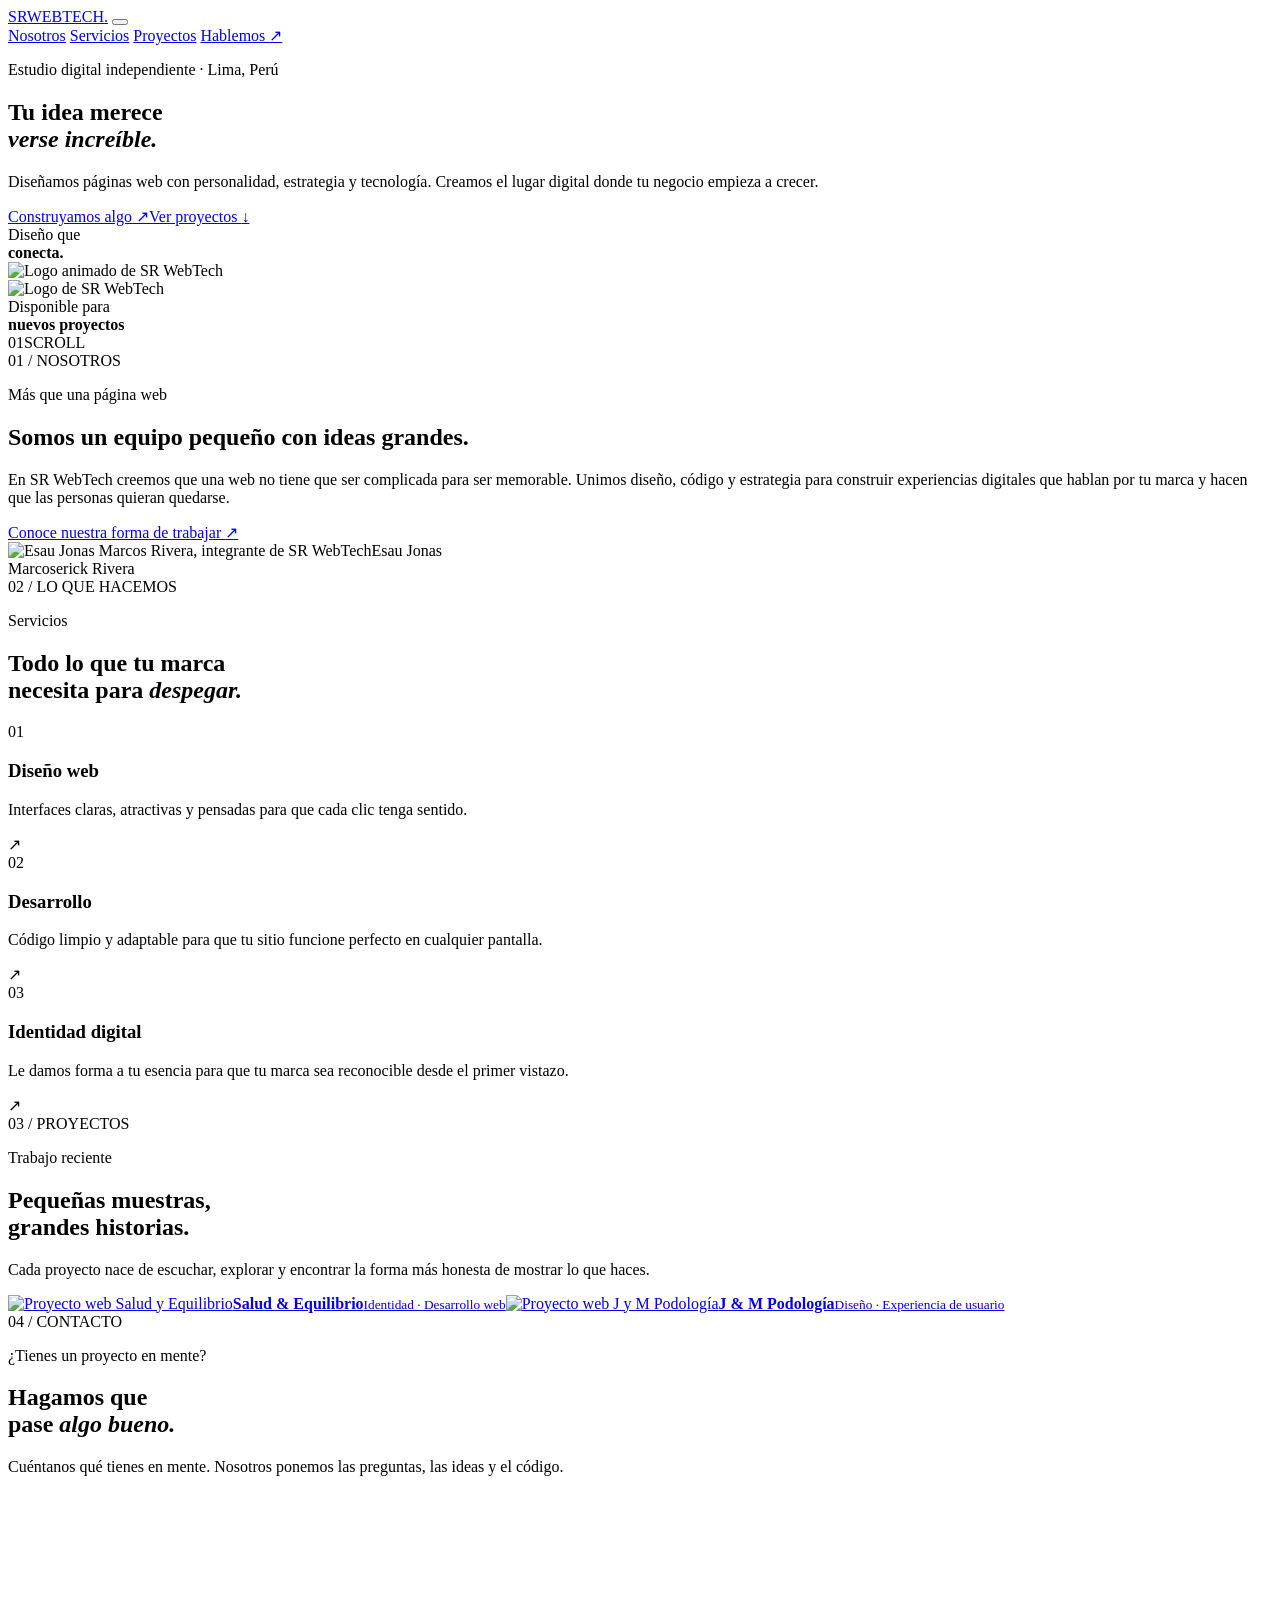
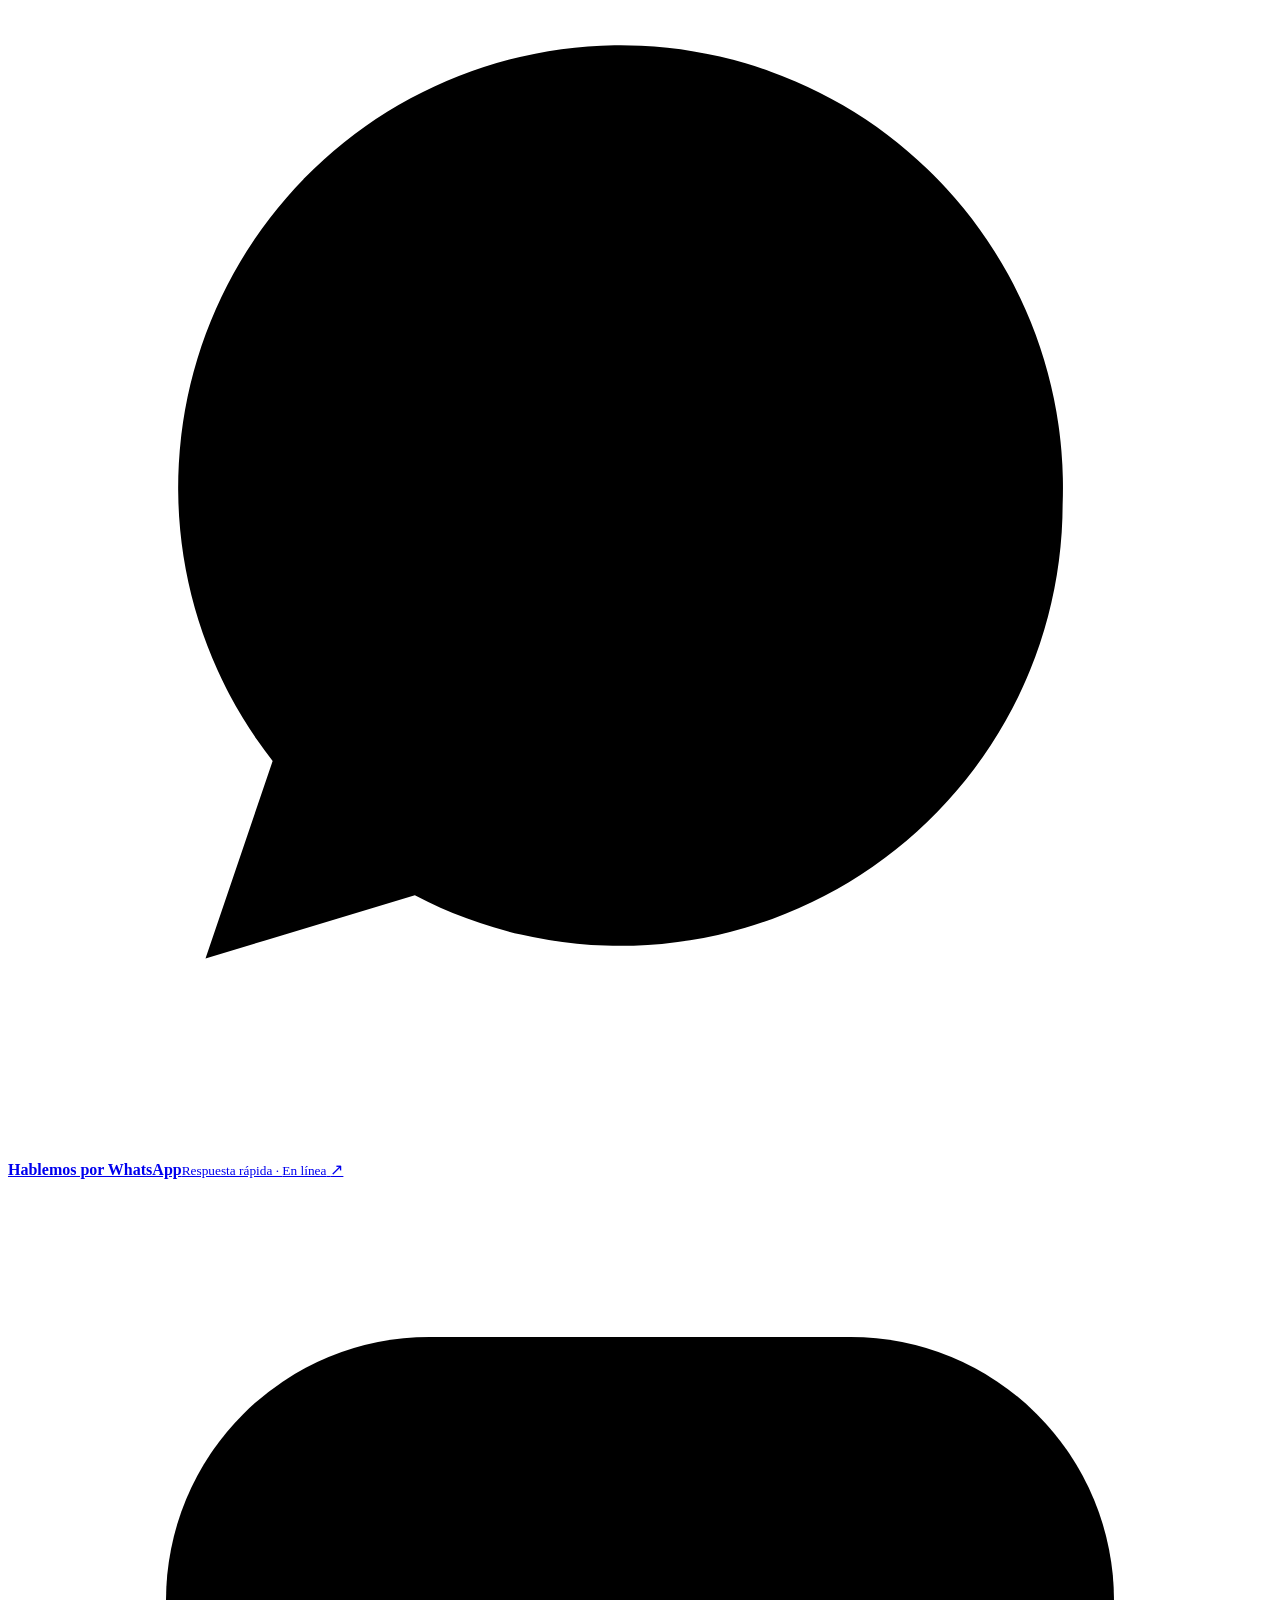
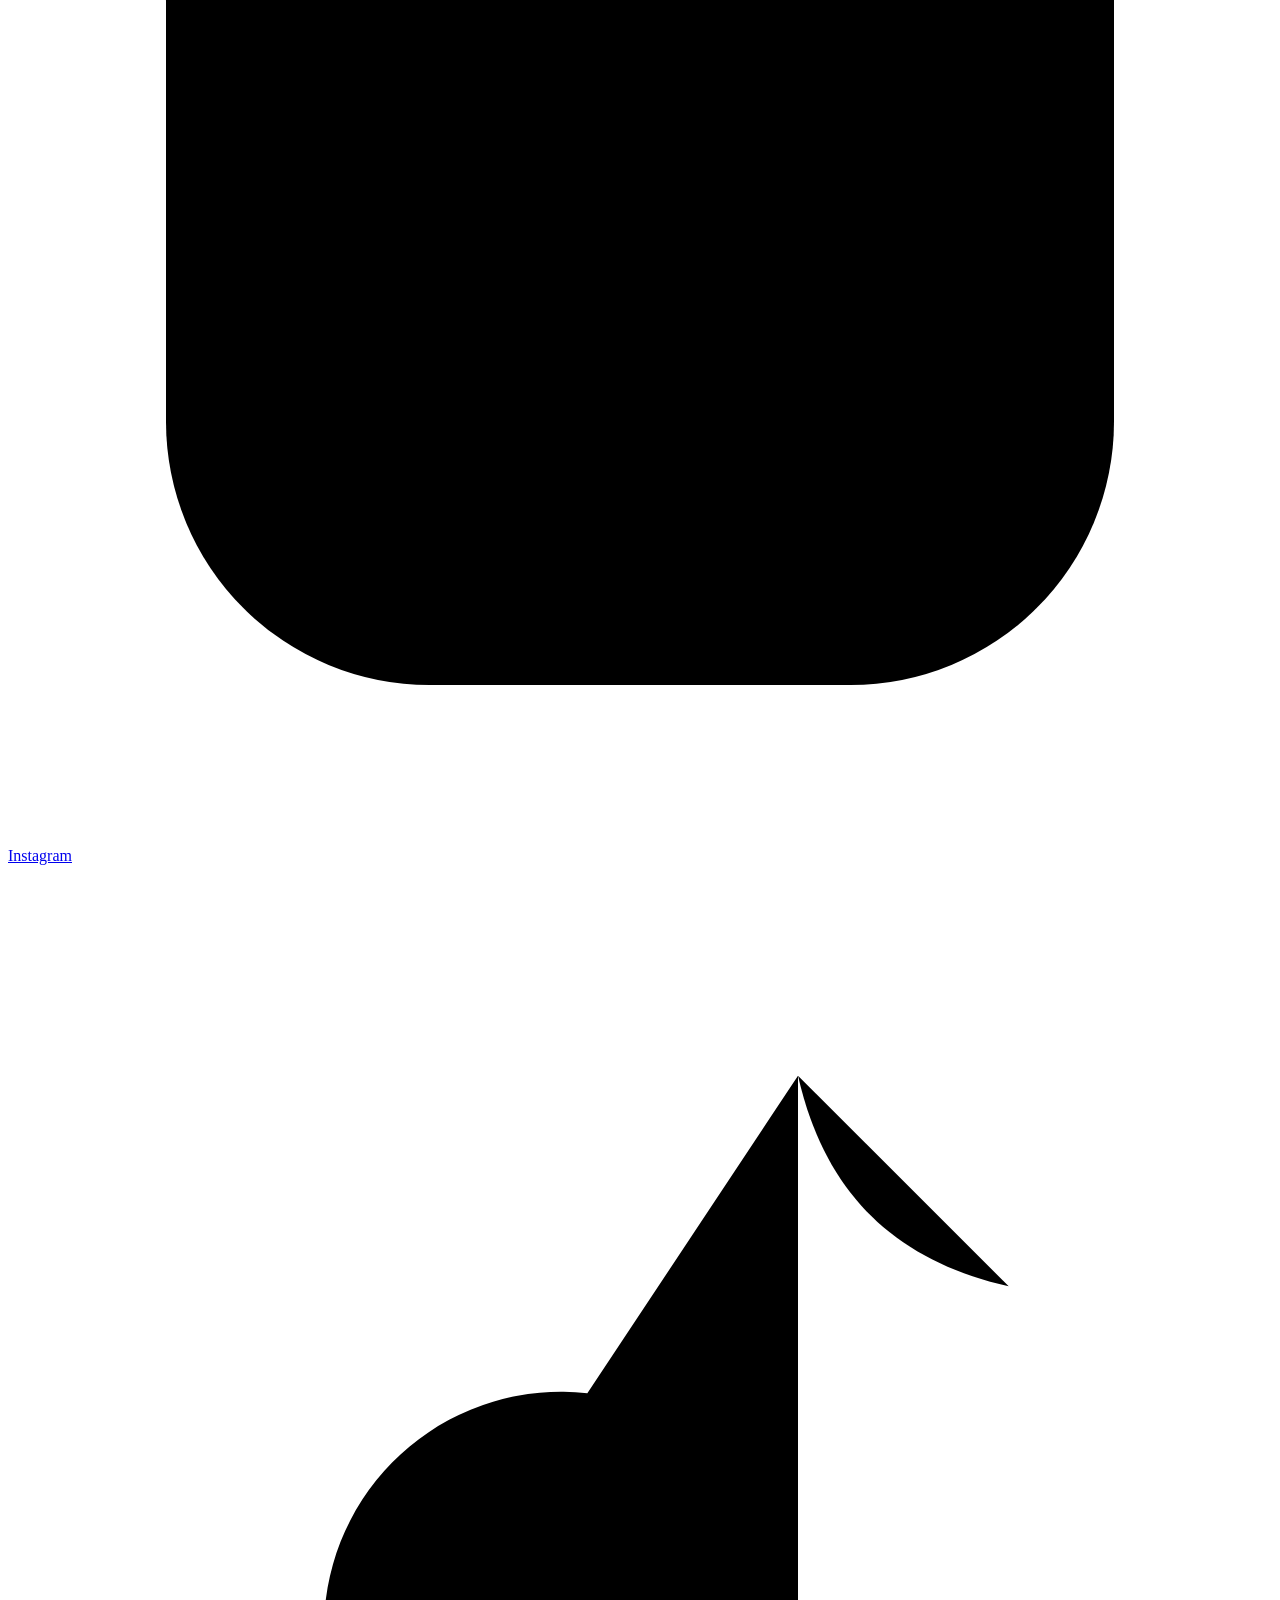
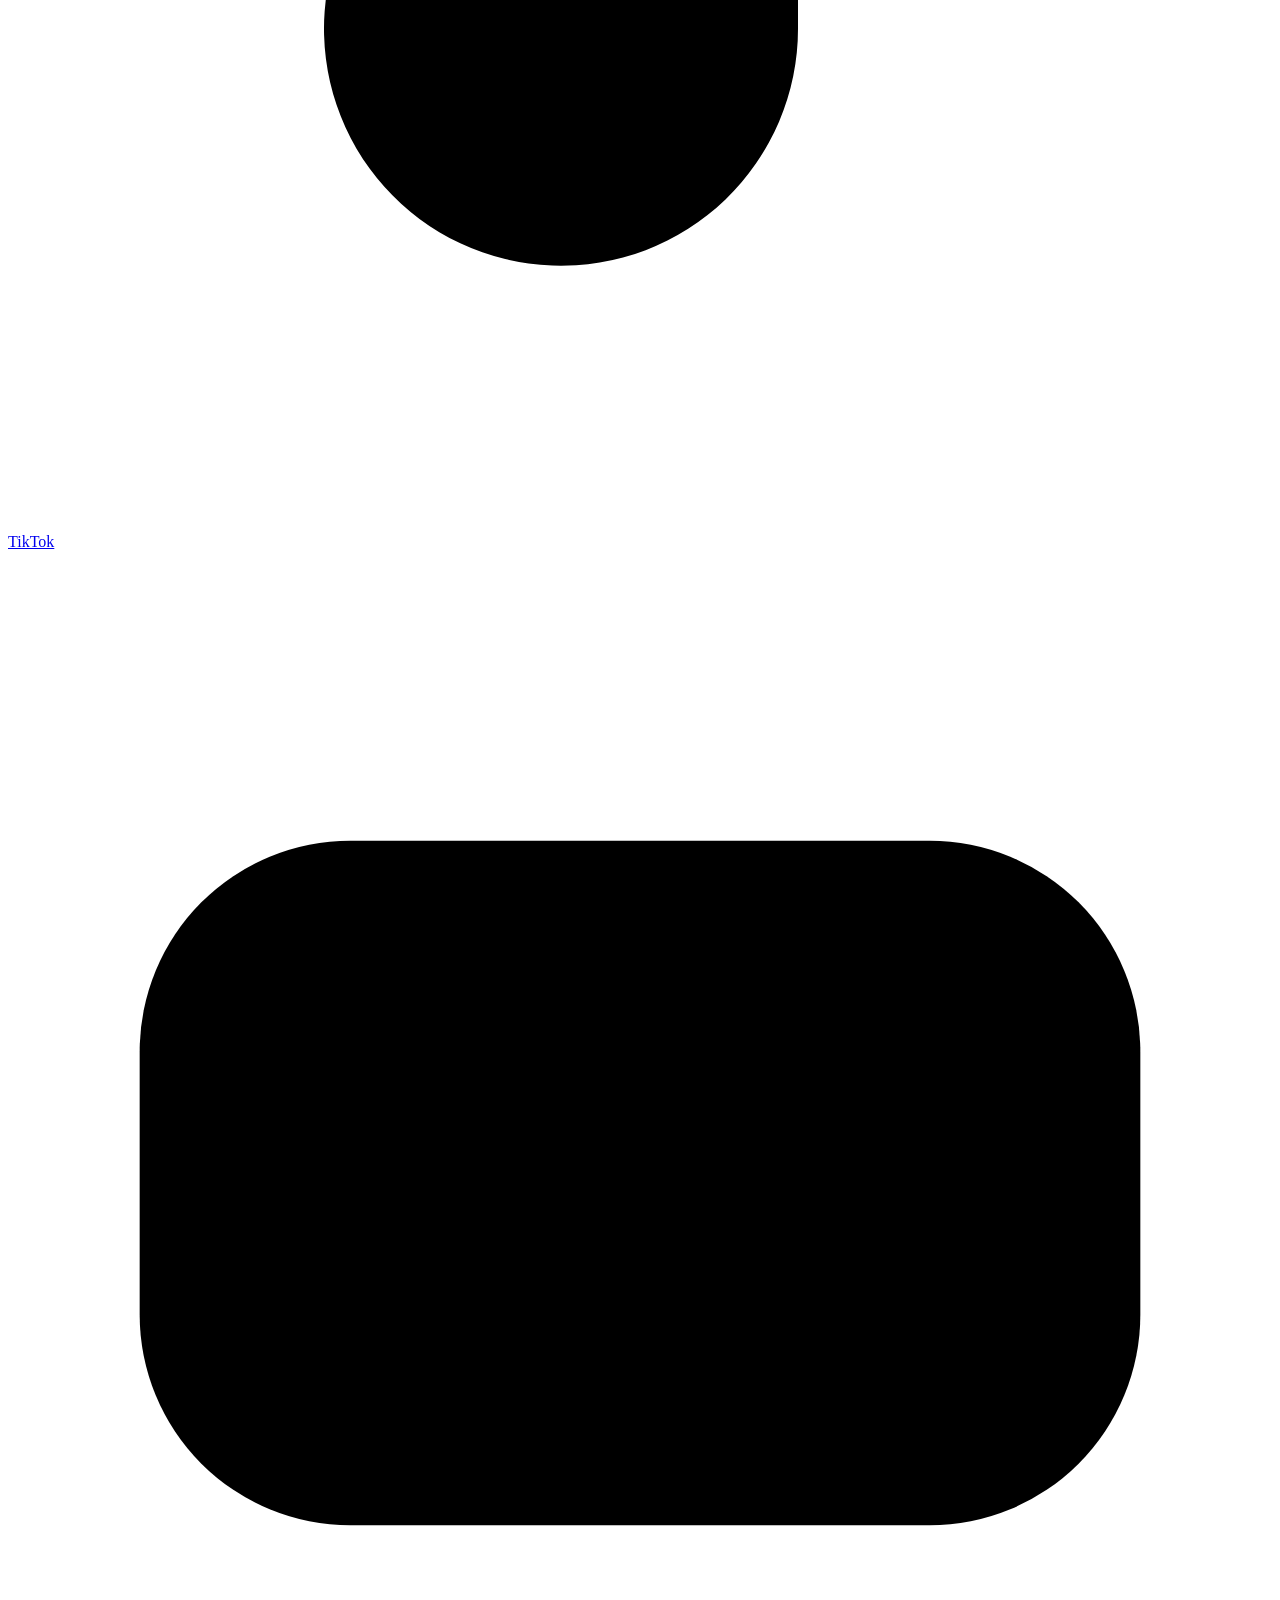
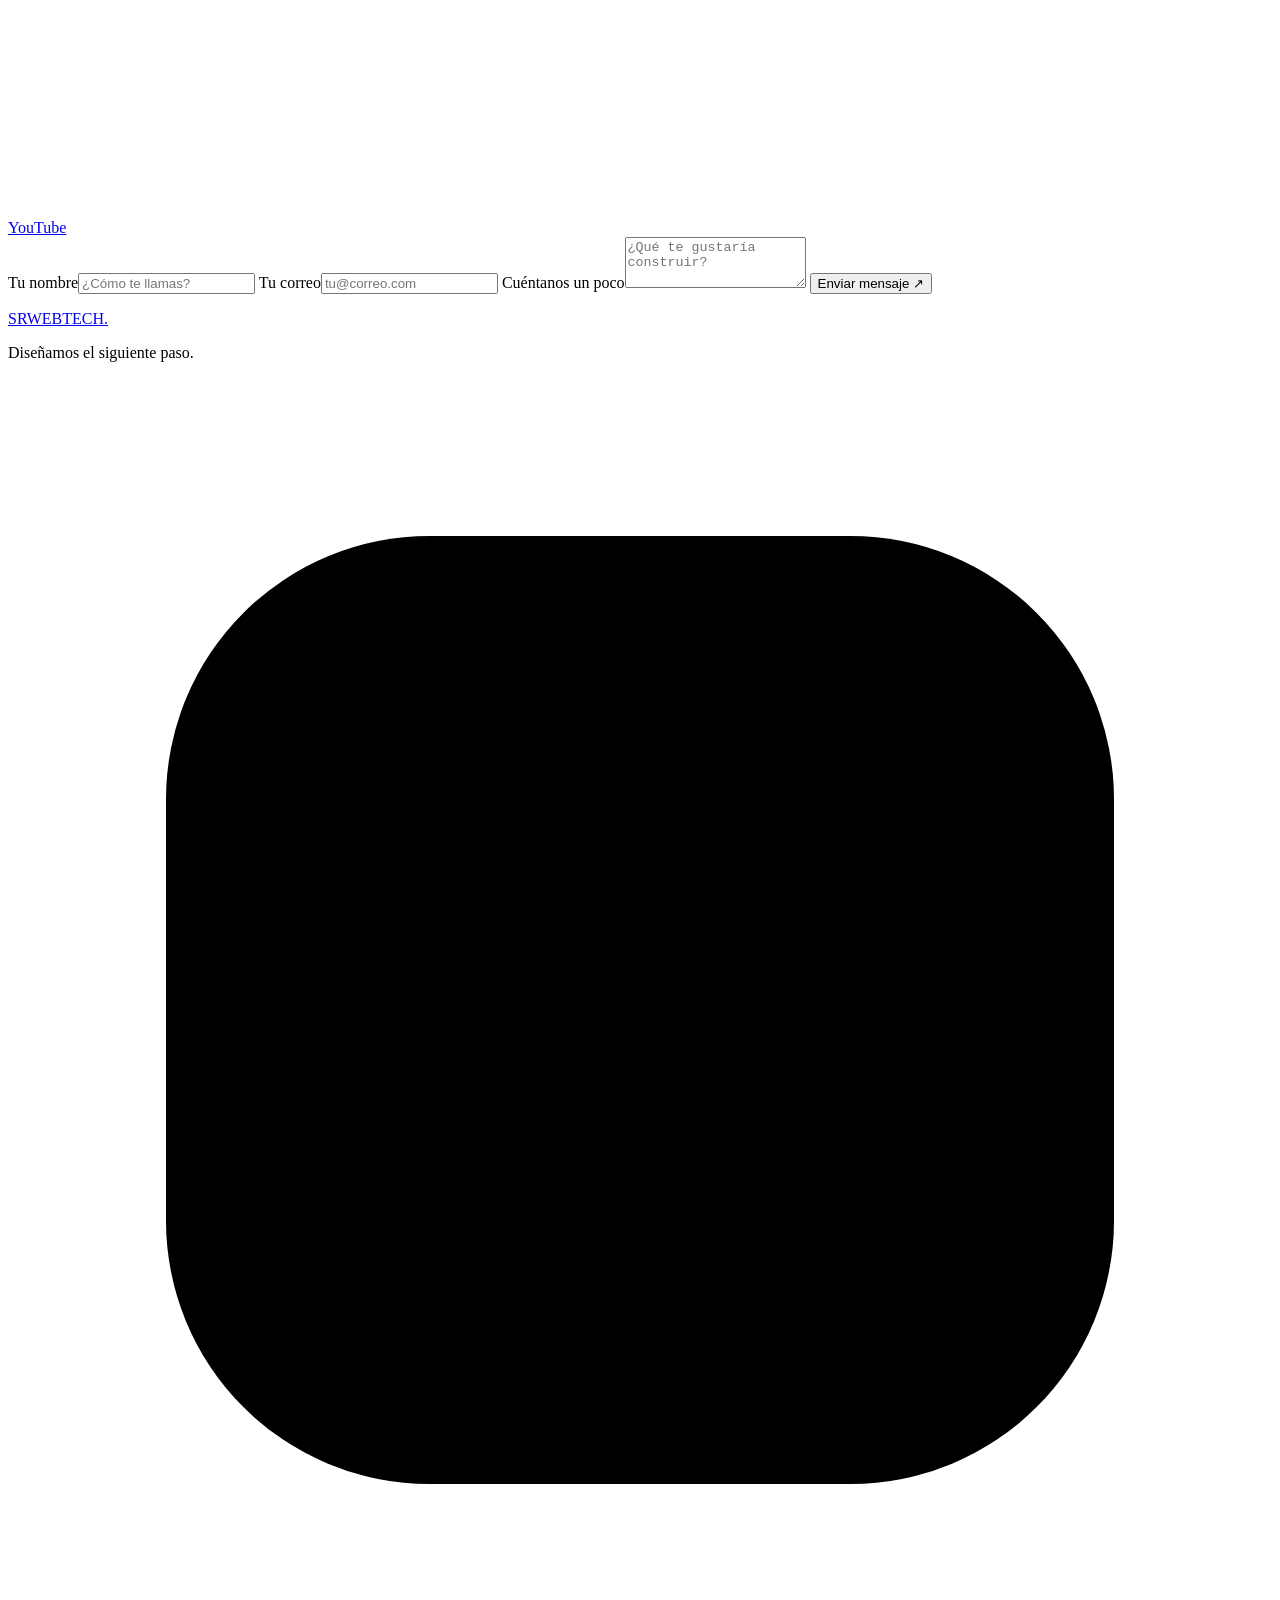
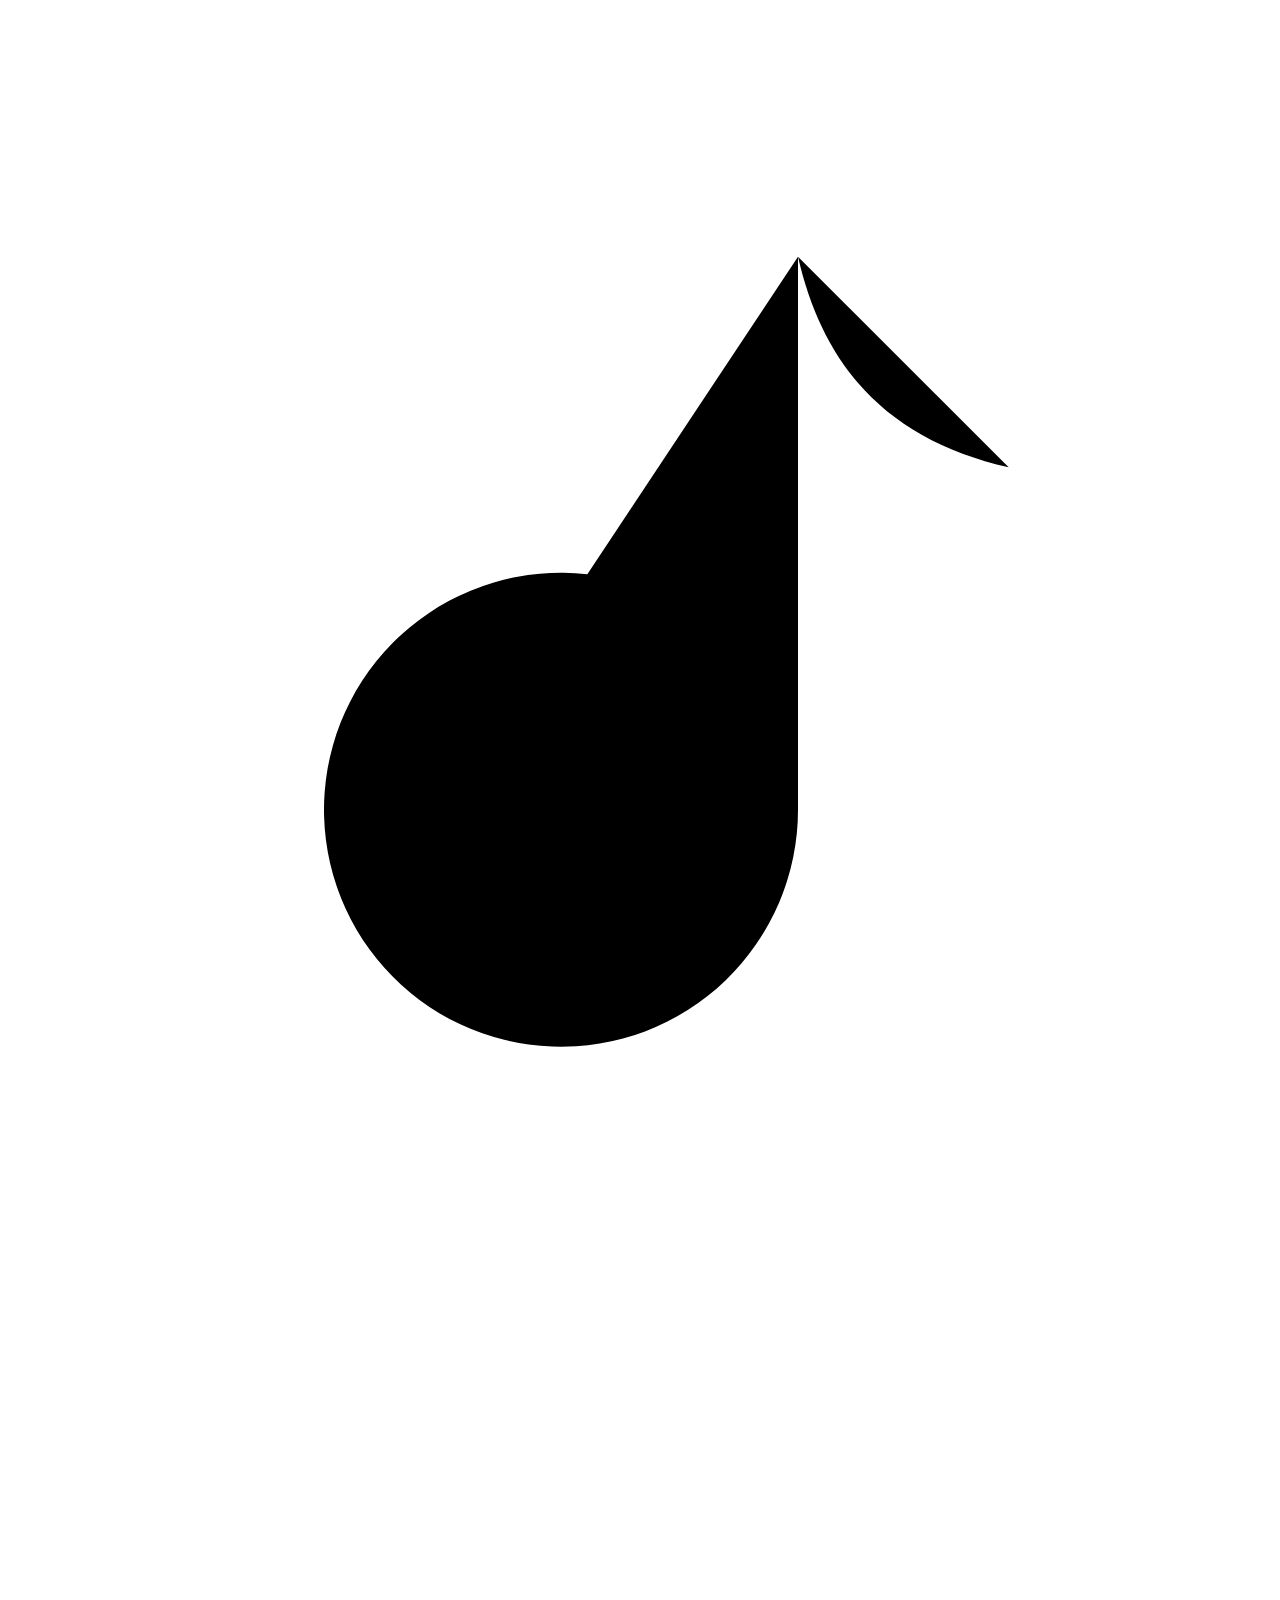
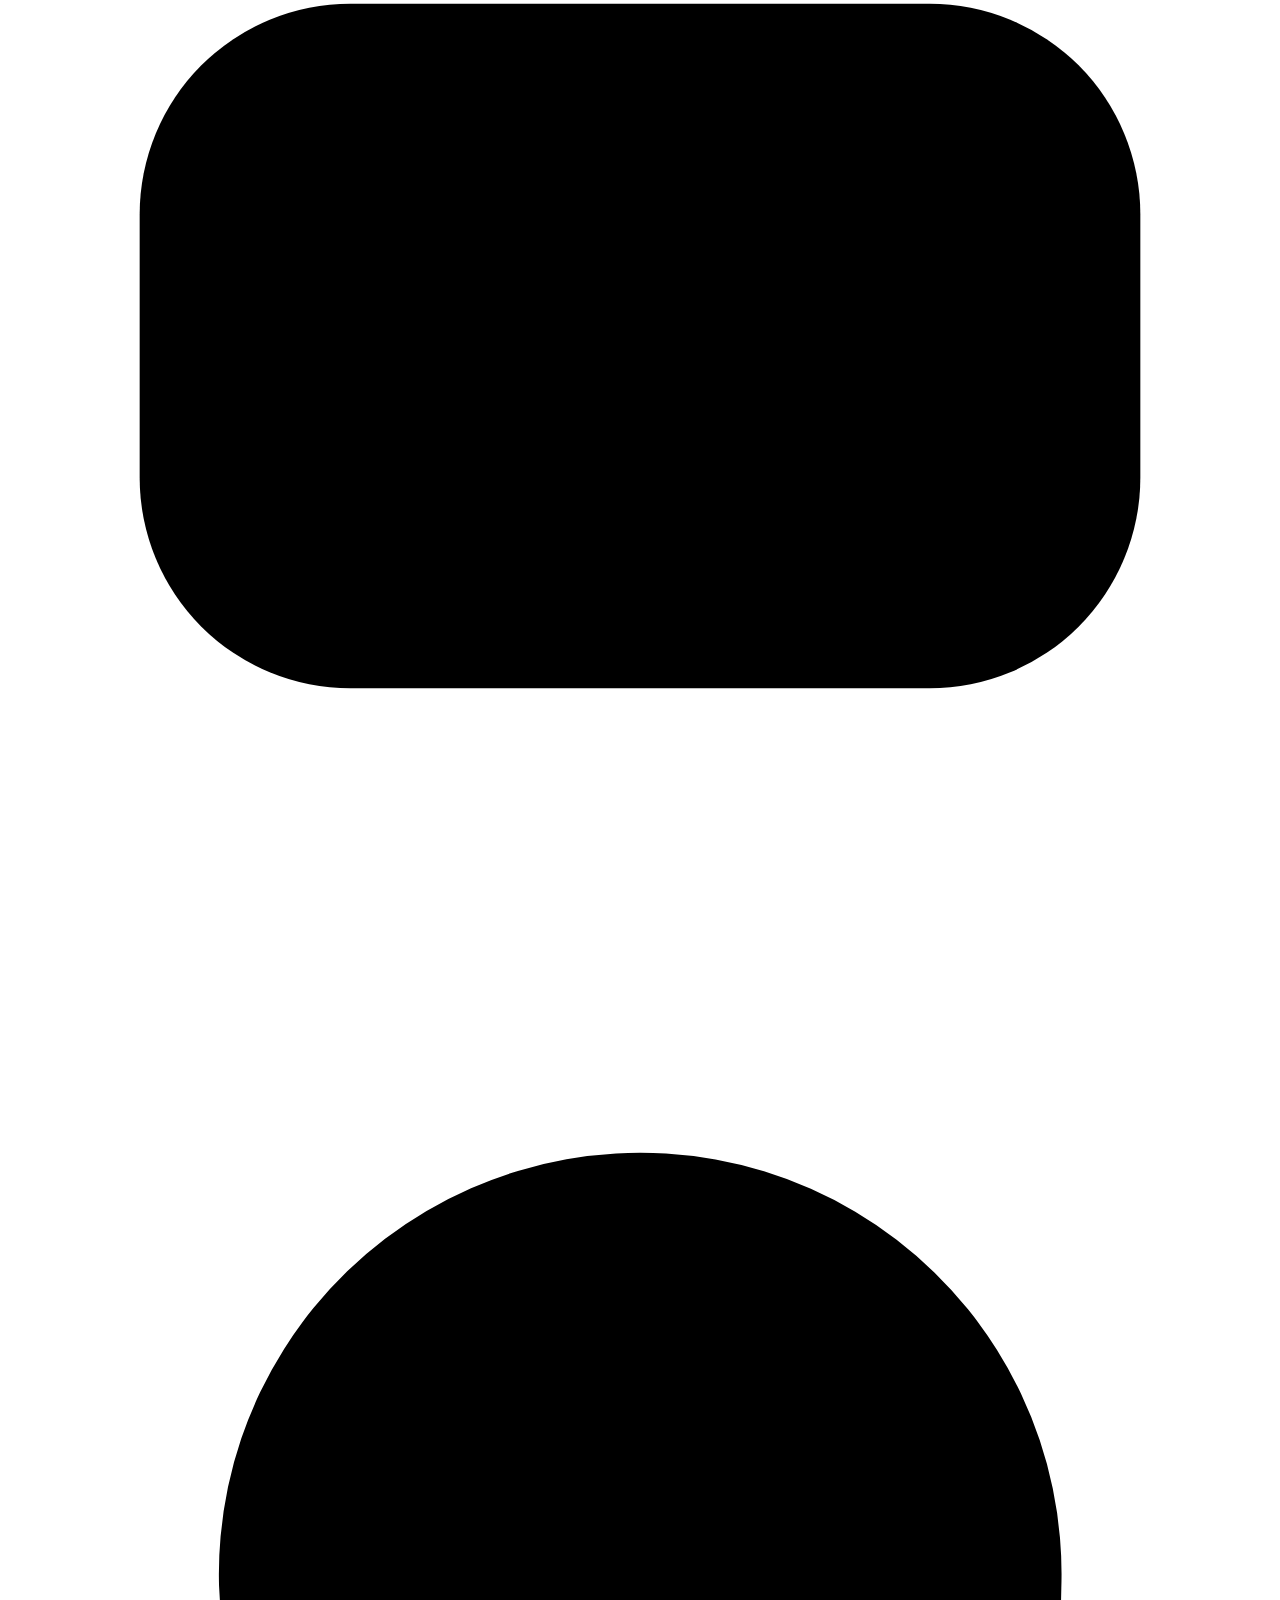
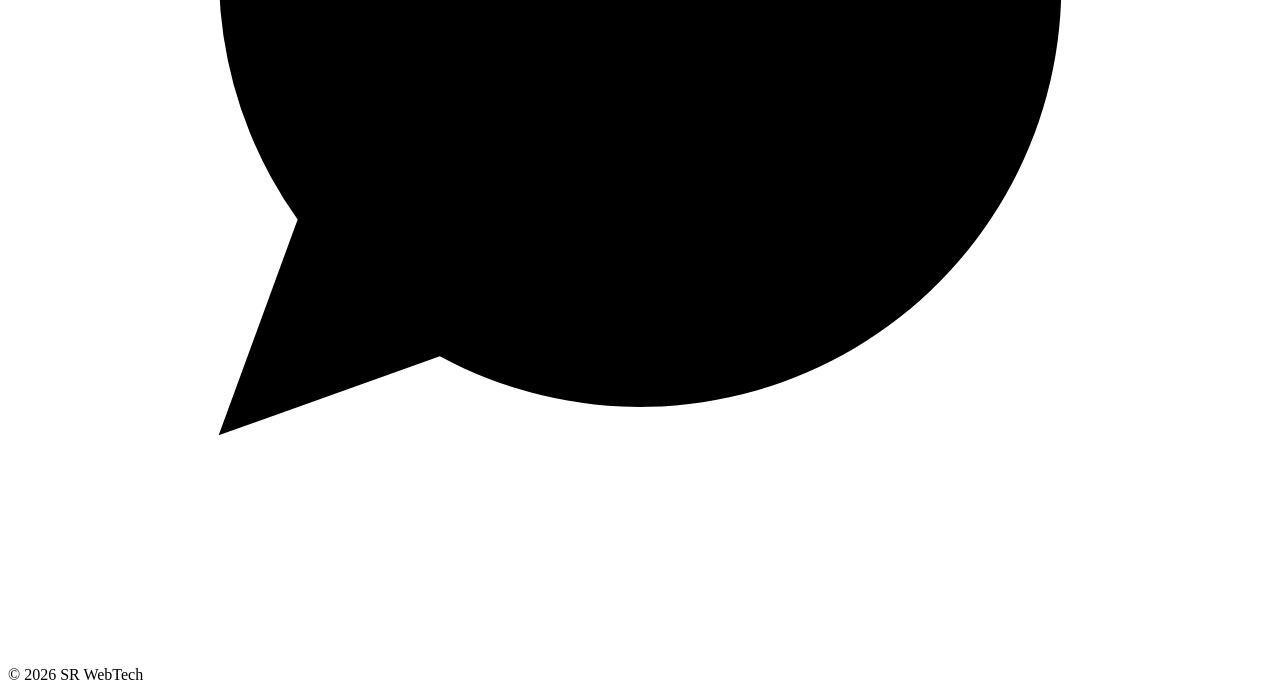
==== web/index.html @ d1528cbe "ok" ====
<!doctype html>
<html lang="es">
<head>
  <meta charset="UTF-8">
  <meta name="viewport" content="width=device-width, initial-scale=1.0">
  <meta name="description" content="SR WebTech crea páginas web que convierten ideas en presencia digital.">
  <title>SR WebTech</title>
  <link rel="icon" type="image/png" href="assets/Logo.png">
  <link rel="preconnect" href="https://fonts.googleapis.com">
  <link rel="preconnect" href="https://fonts.gstatic.com" crossorigin>
  <link href="https://fonts.googleapis.com/css2?family=Inter:wght@400;500;600;700;800;900&display=swap" rel="stylesheet">
  <link rel="stylesheet" href="styles.css">
</head>
<body>
  <header class="site-header">
    <a class="brand" href="#inicio" aria-label="SR WebTech, inicio"><span class="brand-mark">SR</span><span>WEBTECH<span class="brand-dot">.</span></span></a>
    <button class="menu-toggle" aria-label="Abrir menú" aria-expanded="false"><span></span><span></span></button>
    <nav class="nav-links" aria-label="Navegación principal">
      <a href="#nosotros">Nosotros</a>
      <a href="#servicios">Servicios</a>
      <a href="#proyectos">Proyectos</a>
      <a class="nav-cta" href="#contacto">Hablemos <span>↗</span></a>
    </nav>
  </header>

  <main>
    <section class="hero bg-grid" id="inicio">
      <div class="hero-grid"></div>
      <div class="hero-copy">
        <p class="eyebrow"><span class="eyebrow-line"></span> Estudio digital independiente · Lima, Perú</p>
        <h1>Tu idea merece<br><em>verse increíble.</em></h1>
        <p class="hero-text">Diseñamos páginas web con personalidad, estrategia y tecnología. Creamos el lugar digital donde tu negocio empieza a crecer.</p>
        <div class="hero-actions"><a class="button button-primary" href="#contacto">Construyamos algo <span>↗</span></a><a class="text-link" href="#proyectos">Ver proyectos <span>↓</span></a></div>
      </div>
      <div class="hero-visual">
        <div class="visual-label label-top">Diseño que<br><strong>conecta.</strong></div>
        <div class="visual-frame logo-frame"><img src="assets/Logo.png" alt="Logo animado de SR WebTech"></div>
        <div class="visual-stamp"><img src="assets/Logo.png" alt="Logo de SR WebTech"></div>
        <div class="visual-label label-bottom"><span class="pulse"></span> Disponible para<br><strong>nuevos proyectos</strong></div>
      </div>
      <div class="scroll-cue"><span>01</span><span class="scroll-line"></span><span>SCROLL</span></div>
    </section>

    <section class="intro section-pad" id="nosotros">
      <div class="section-number">01 / NOSOTROS</div>
      <div class="intro-content">
        <p class="eyebrow">Más que una página web</p>
        <h2>Somos un equipo pequeño con <span>ideas grandes.</span></h2>
        <p class="body-copy">En SR WebTech creemos que una web no tiene que ser complicada para ser memorable. Unimos diseño, código y estrategia para construir experiencias digitales que hablan por tu marca y hacen que las personas quieran quedarse.</p>
        <a class="text-link dark-link" href="#contacto">Conoce nuestra forma de trabajar <span>↗</span></a>
      </div>
      <div class="intro-photo"><img src="assets/integrante.jpeg" alt="Esau Jonas Marcos Rivera, integrante de SR WebTech"><span class="photo-note">Esau Jonas<br>Marcoserick Rivera</span></div>
    </section>

    <section class="services section-pad" id="servicios">
      <div class="section-number light-number">02 / LO QUE HACEMOS</div>
      <div class="services-heading"><p class="eyebrow lime-eyebrow">Servicios</p><h2>Todo lo que tu marca<br>necesita para <em>despegar.</em></h2></div>
      <div class="service-list">
        <article class="service-item"><span class="service-index">01</span><div><h3>Diseño web</h3><p>Interfaces claras, atractivas y pensadas para que cada clic tenga sentido.</p></div><span class="service-arrow">↗</span></article>
        <article class="service-item"><span class="service-index">02</span><div><h3>Desarrollo</h3><p>Código limpio y adaptable para que tu sitio funcione perfecto en cualquier pantalla.</p></div><span class="service-arrow">↗</span></article>
        <article class="service-item"><span class="service-index">03</span><div><h3>Identidad digital</h3><p>Le damos forma a tu esencia para que tu marca sea reconocible desde el primer vistazo.</p></div><span class="service-arrow">↗</span></article>
      </div>
    </section>

    <section class="projects section-pad" id="proyectos">
      <div class="section-number">03 / PROYECTOS</div>
      <div class="projects-top"><div><p class="eyebrow">Trabajo reciente</p><h2>Pequeñas muestras,<br><span>grandes historias.</span></h2></div><p class="projects-note">Cada proyecto nace de escuchar, explorar y encontrar la forma más honesta de mostrar lo que haces.</p></div>
      <div class="project-grid"><a class="project-card project-wide" href="https://saludyequilibrio.vercel.app/" target="_blank" rel="noreferrer"><img src="assets/websaludyequilibrio.png" alt="Proyecto web Salud y Equilibrio"><span class="project-meta"><b>Salud & Equilibrio</b><small>Identidad · Desarrollo web</small></span></a><a class="project-card" href="https://jympodologia.vercel.app/" target="_blank" rel="noreferrer"><img src="assets/webjym.png" alt="Proyecto web J y M Podología"><span class="project-meta"><b>J & M Podología</b><small>Diseño · Experiencia de usuario</small></span></a></div>
    </section>

    <section class="contact section-pad" id="contacto">
      <div class="contact-orbit"></div>
      <div class="section-number light-number">04 / CONTACTO</div>
      <div class="contact-layout">
        <div>
          <p class="eyebrow lime-eyebrow">¿Tienes un proyecto en mente?</p>
          <h2>Hagamos que<br>pase <em>algo bueno.</em></h2>
          <p class="contact-copy">Cuéntanos qué tienes en mente. Nosotros ponemos las preguntas, las ideas y el código.</p>
          <a class="whatsapp-link" href="https://wa.me/51948452736" target="_blank" rel="noreferrer" aria-label="Abrir WhatsApp de SR WebTech">
            <span class="whatsapp-icon"><svg aria-hidden="true" viewBox="0 0 32 32"><path d="M26.7 15.5a11.2 11.2 0 0 1-16.4 9.9L5 27l1.7-5a11.2 11.2 0 1 1 20-6.5Z"></path><path d="M11 11.5c.4 3.3 2.6 6.2 5.7 7.5l2-1.5 2.2 1.1"></path></svg></span>
            <span class="whatsapp-copy"><strong>Hablemos por WhatsApp</strong><small>Respuesta rápida · <i></i> En línea</small></span>
            <span class="whatsapp-arrow">↗</span>
          </a>
          <div class="social-links" aria-label="Redes sociales">
            <a href="https://www.instagram.com/srwebtech" target="_blank" rel="noreferrer" aria-label="Instagram"><svg aria-hidden="true" viewBox="0 0 24 24"><rect x="3" y="3" width="18" height="18" rx="5"></rect><circle cx="12" cy="12" r="4"></circle><circle cx="17.5" cy="6.5" r="1"></circle></svg><span>Instagram</span></a>
            <a href="https://www.tiktok.com/@srwebtech" target="_blank" rel="noreferrer" aria-label="TikTok"><svg aria-hidden="true" viewBox="0 0 24 24"><path d="M15 4v10.5a4.5 4.5 0 1 1-4-4.47"></path><path d="M15 4c.5 2.2 1.8 3.5 4 4"></path></svg><span>TikTok</span></a>
            <a href="https://www.youtube.com/@SRWebTech-19" target="_blank" rel="noreferrer" aria-label="YouTube"><svg aria-hidden="true" viewBox="0 0 24 24"><rect x="2.5" y="5.5" width="19" height="13" rx="4"></rect><path d="m10 9 5 3-5 3z"></path></svg><span>YouTube</span></a>
          </div>
        </div>
        <form class="contact-form">
          <label>Tu nombre<input type="text" name="name" placeholder="¿Cómo te llamas?" required></label>
          <label>Tu correo<input type="email" name="email" placeholder="tu@correo.com" required></label>
          <label>Cuéntanos un poco<textarea name="message" rows="3" placeholder="¿Qué te gustaría construir?" required></textarea></label>
          <button class="button button-lime" type="submit">Enviar mensaje <span>↗</span></button>
          <p class="form-status" role="status"></p>
        </form>
      </div>
    </section>
  </main>
  <footer class="site-footer"><a class="brand" href="#inicio"><span class="brand-mark">SR</span><span>WEBTECH<span class="brand-dot">.</span></span></a><p>Diseñamos el siguiente paso.</p><div class="footer-socials"><a href="https://www.instagram.com/srwebtech" target="_blank" rel="noreferrer" aria-label="Instagram de SR WebTech"><svg aria-hidden="true" viewBox="0 0 24 24"><rect x="3" y="3" width="18" height="18" rx="5"></rect><circle cx="12" cy="12" r="4"></circle><circle cx="17.5" cy="6.5" r="1"></circle></svg></a><a href="https://www.tiktok.com/@srwebtech" target="_blank" rel="noreferrer" aria-label="TikTok de SR WebTech"><svg aria-hidden="true" viewBox="0 0 24 24"><path d="M15 4v10.5a4.5 4.5 0 1 1-4-4.47"></path><path d="M15 4c.5 2.2 1.8 3.5 4 4"></path></svg></a><a href="https://www.youtube.com/@SRWebTech-19" target="_blank" rel="noreferrer" aria-label="YouTube de SR WebTech"><svg aria-hidden="true" viewBox="0 0 24 24"><rect x="2.5" y="5.5" width="19" height="13" rx="4"></rect><path d="m10 9 5 3-5 3z"></path></svg></a><a href="https://wa.me/51948452736" target="_blank" rel="noreferrer" aria-label="WhatsApp de SR WebTech"><svg aria-hidden="true" viewBox="0 0 24 24"><path d="M20 11.5a8 8 0 0 1-11.8 7L4 20l1.5-4.1A8 8 0 1 1 20 11.5Z"></path><path d="M8.5 9.5c.5 2 2 3.5 4 4l1.5-1"></path></svg></a></div><p class="footer-copy">© 2026 SR WebTech</p></footer>
  <script src="script.js"></script>
</body>
</html>
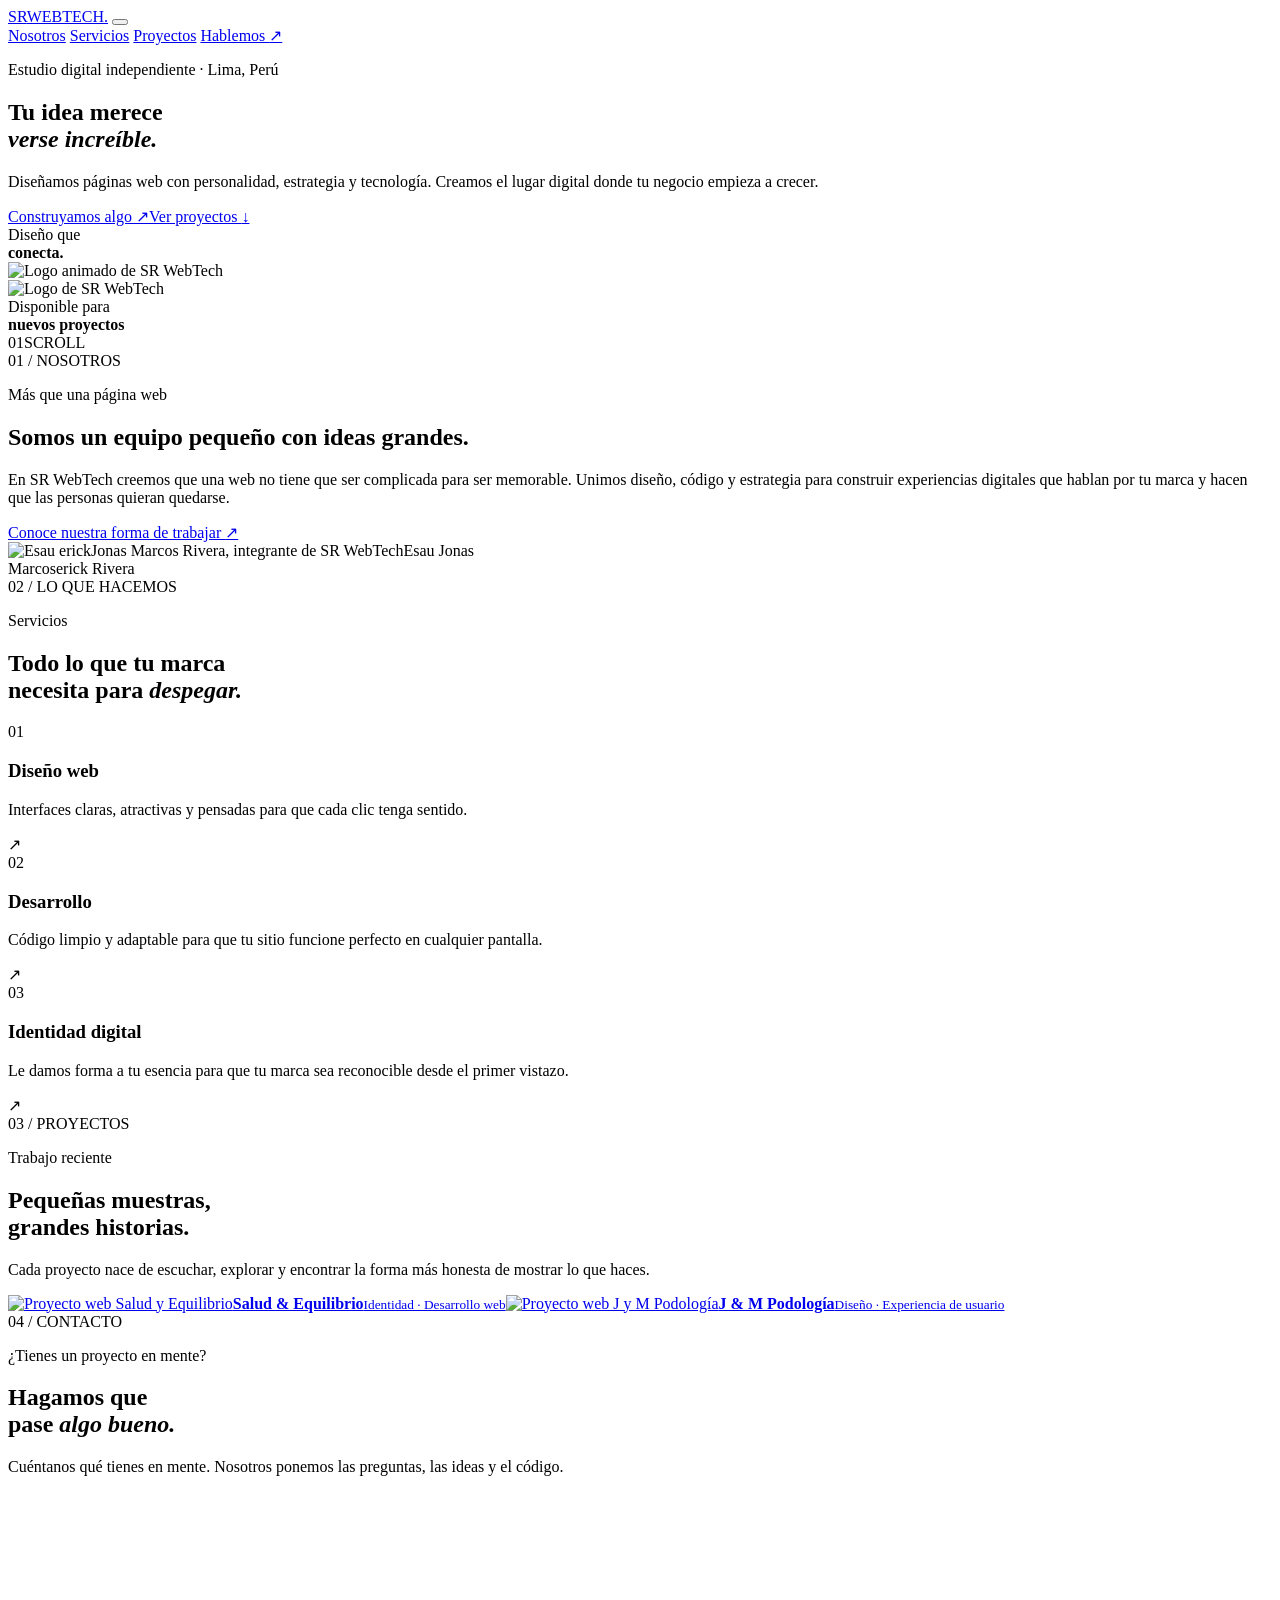
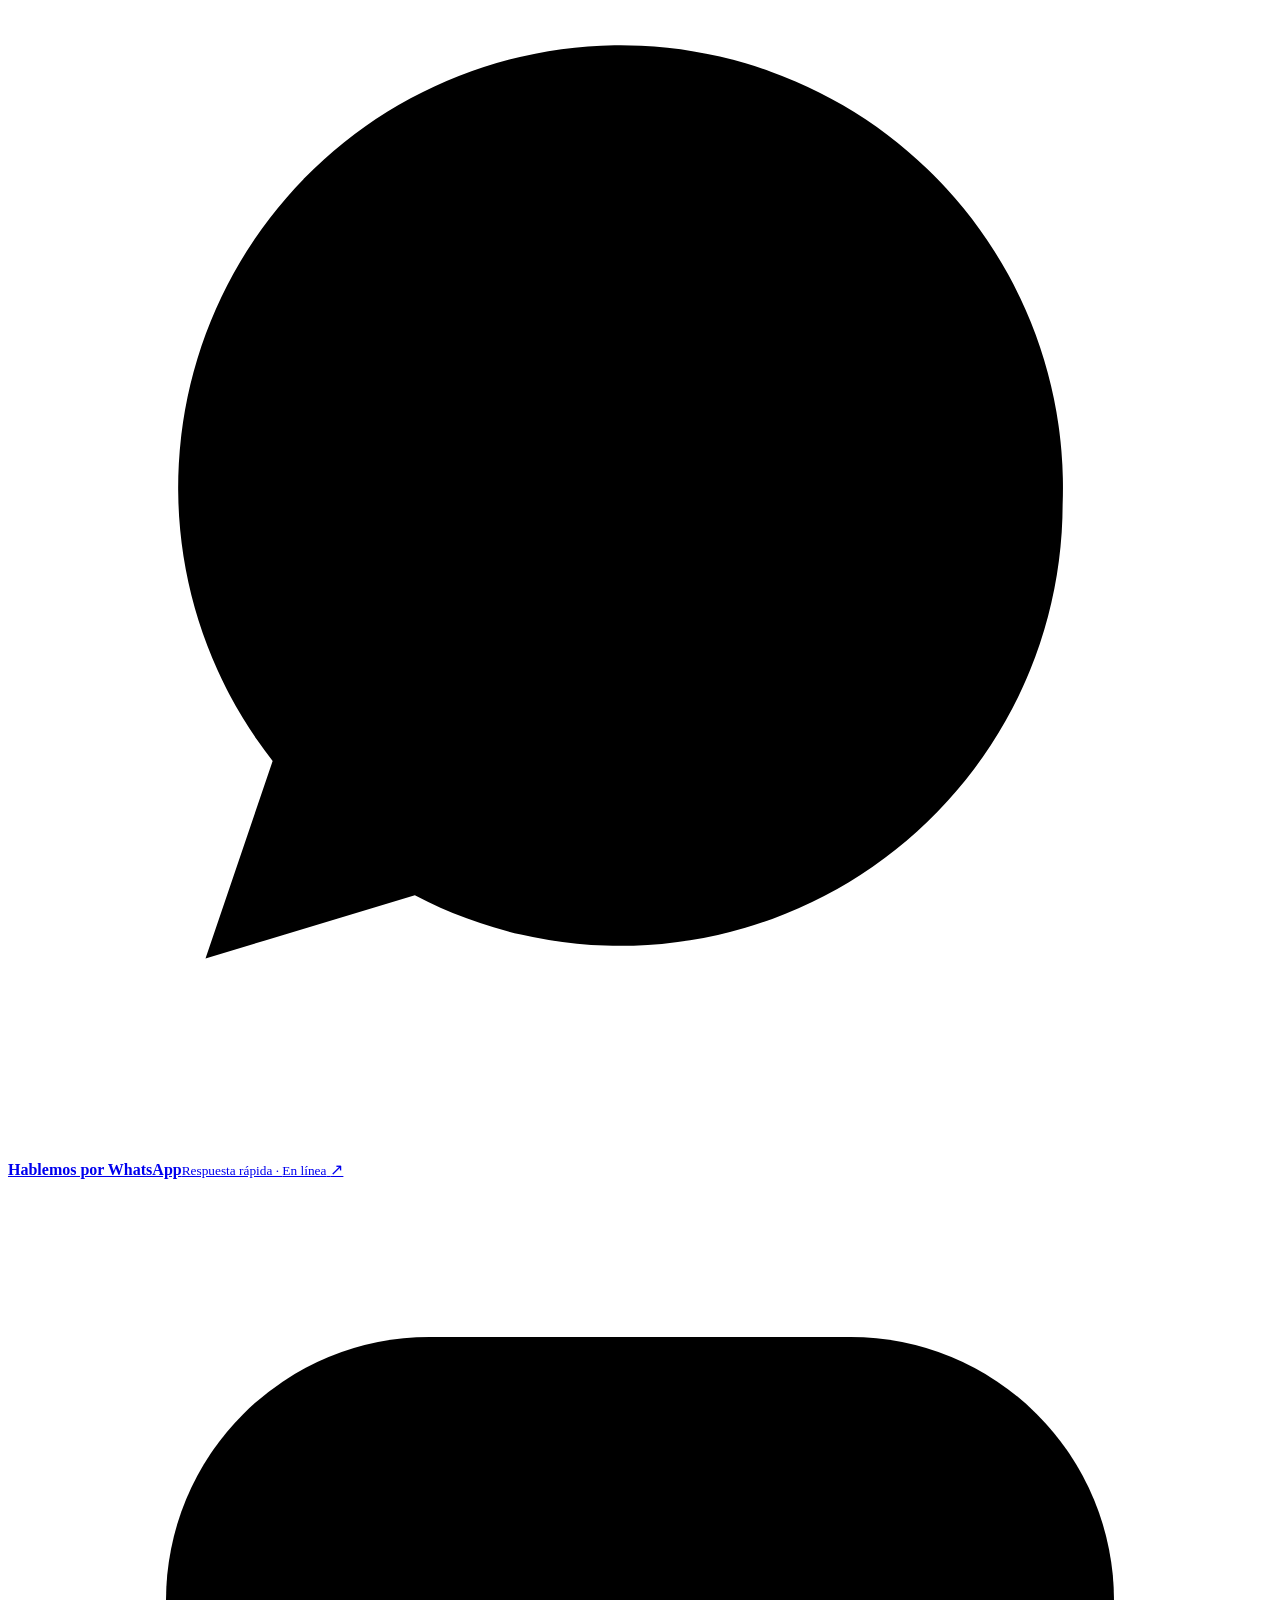
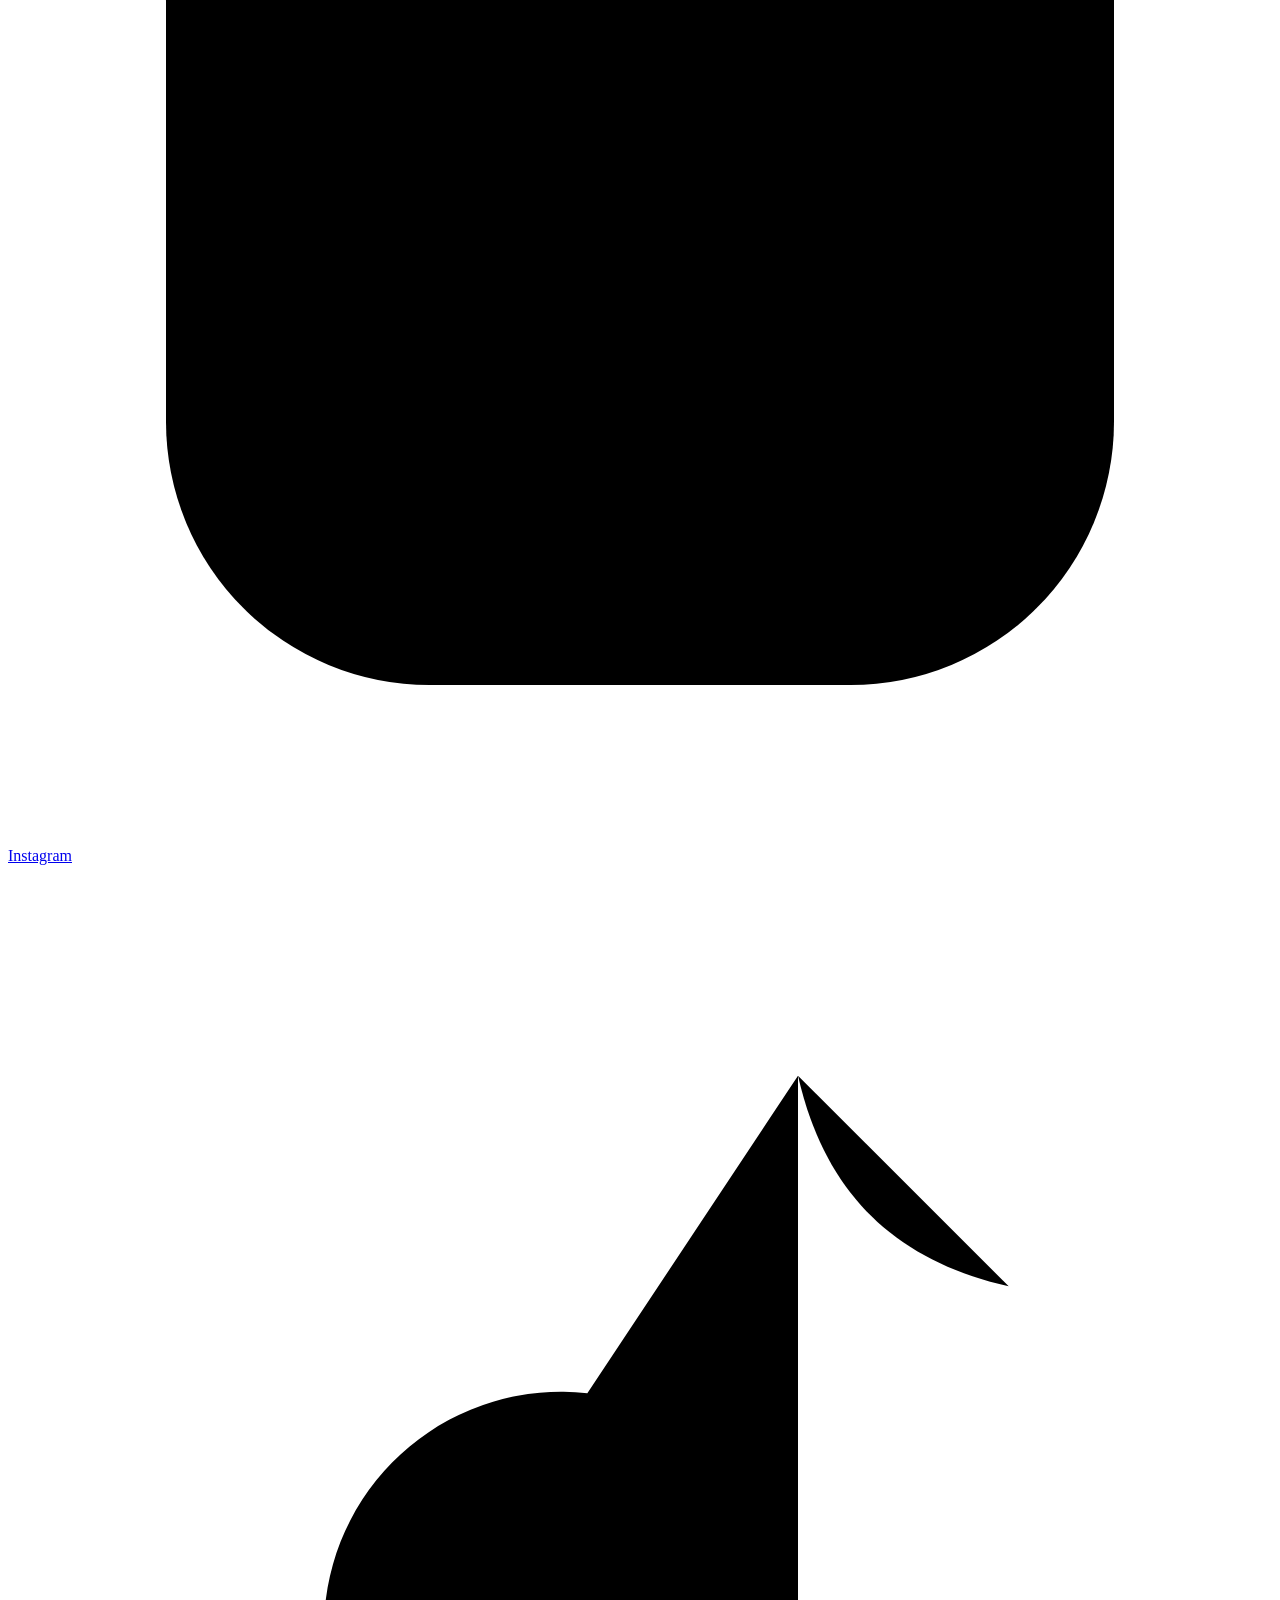
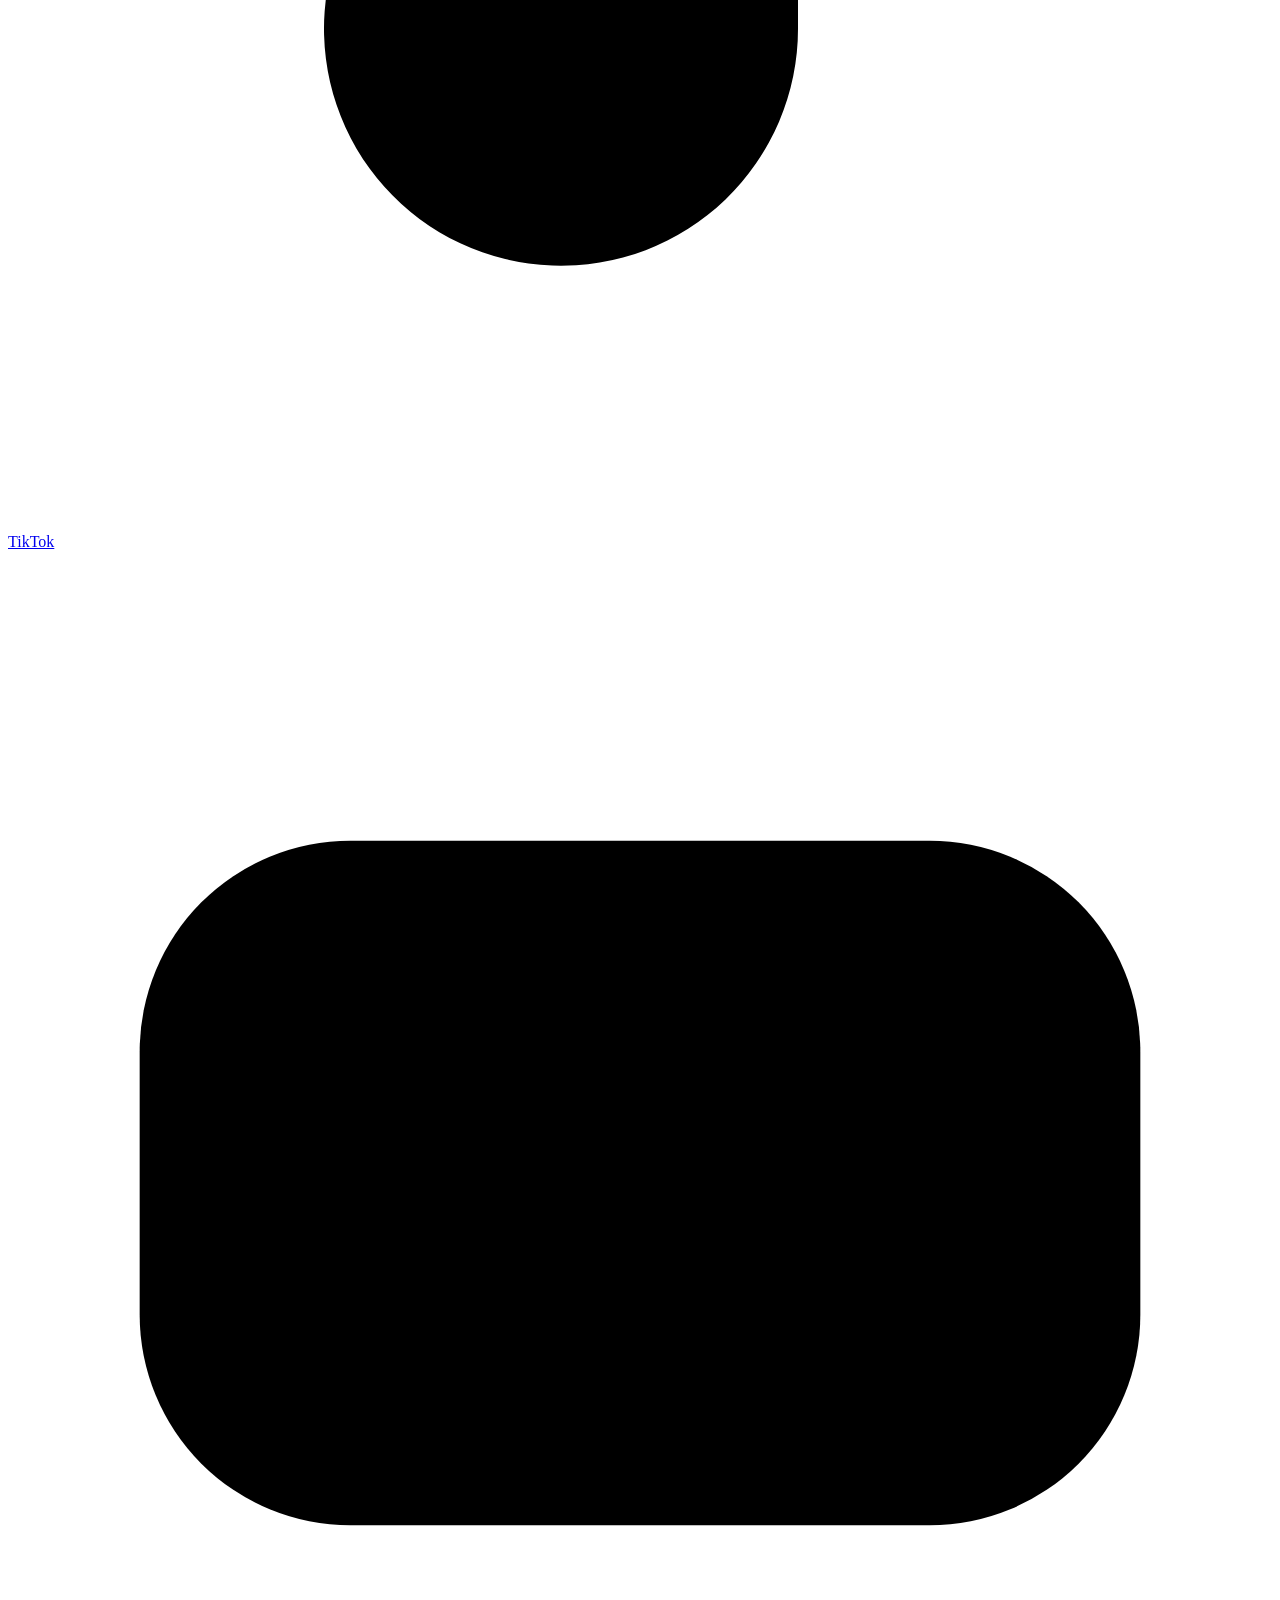
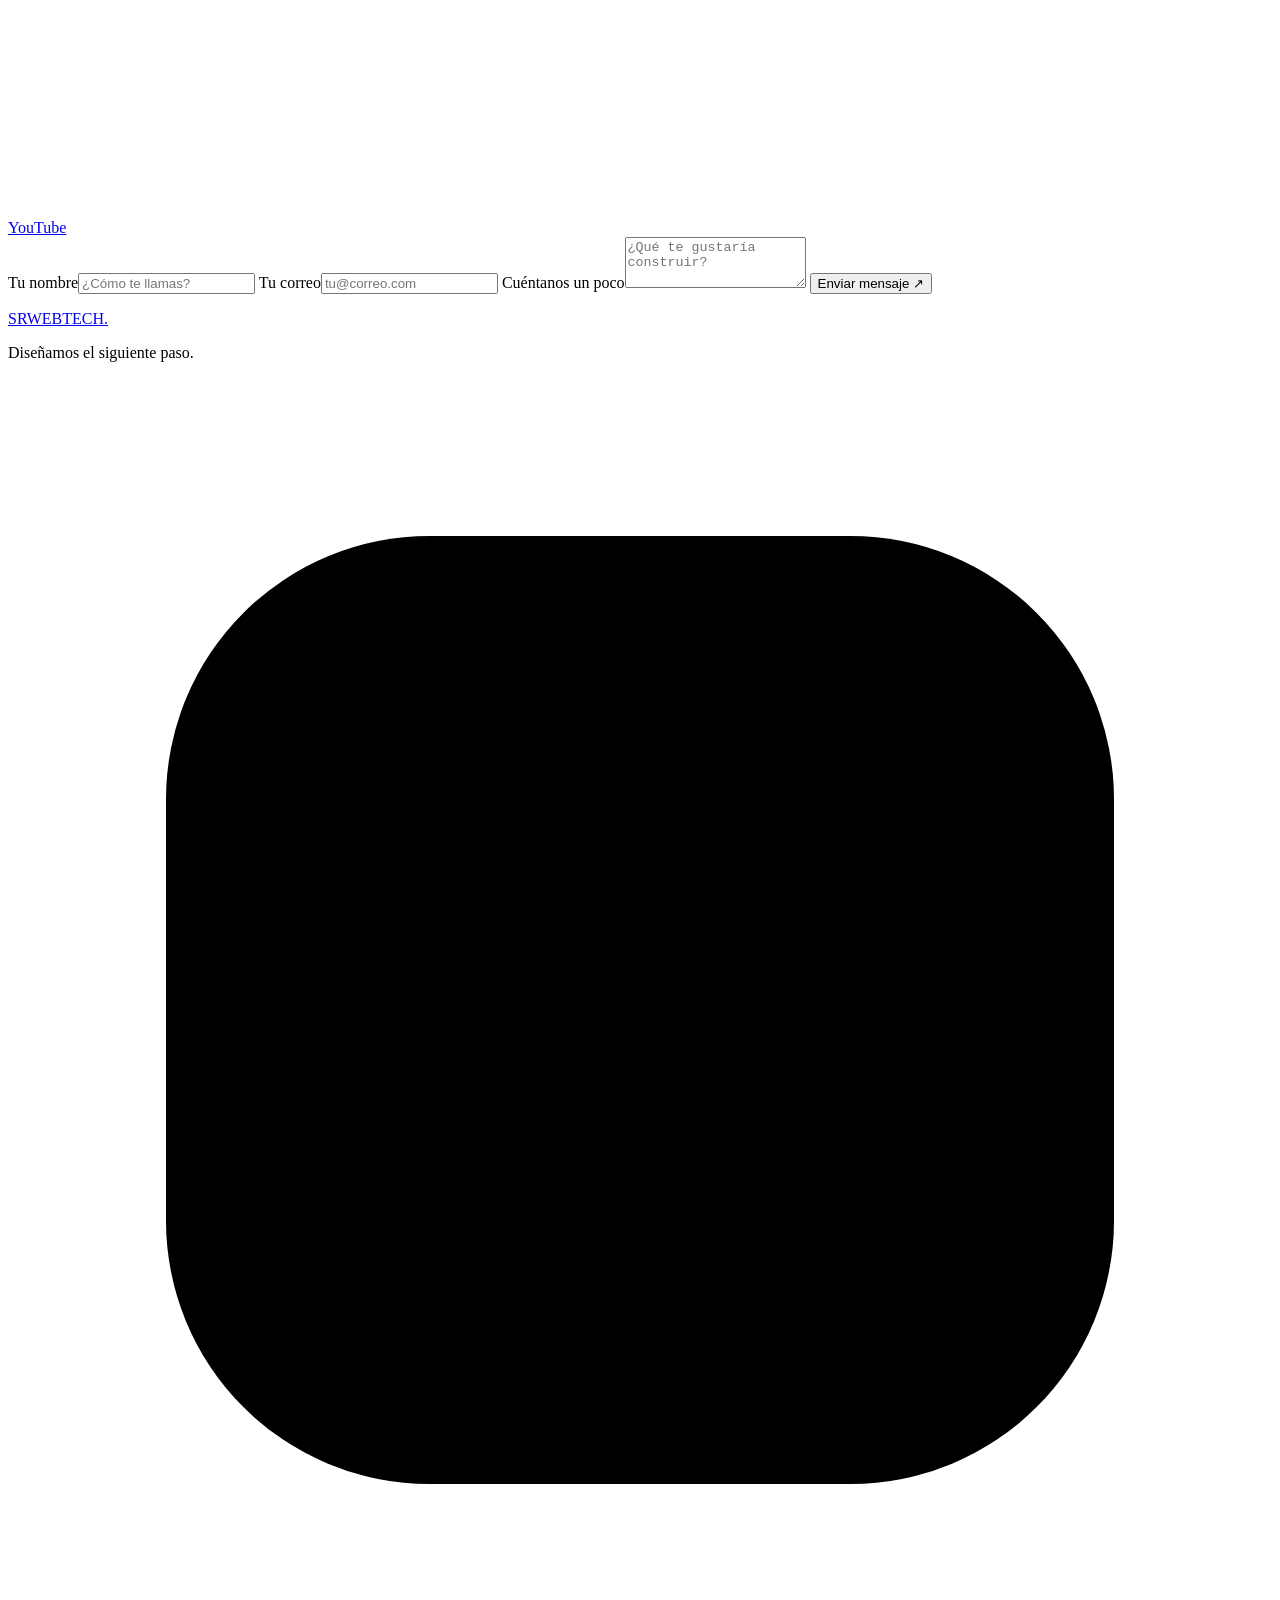
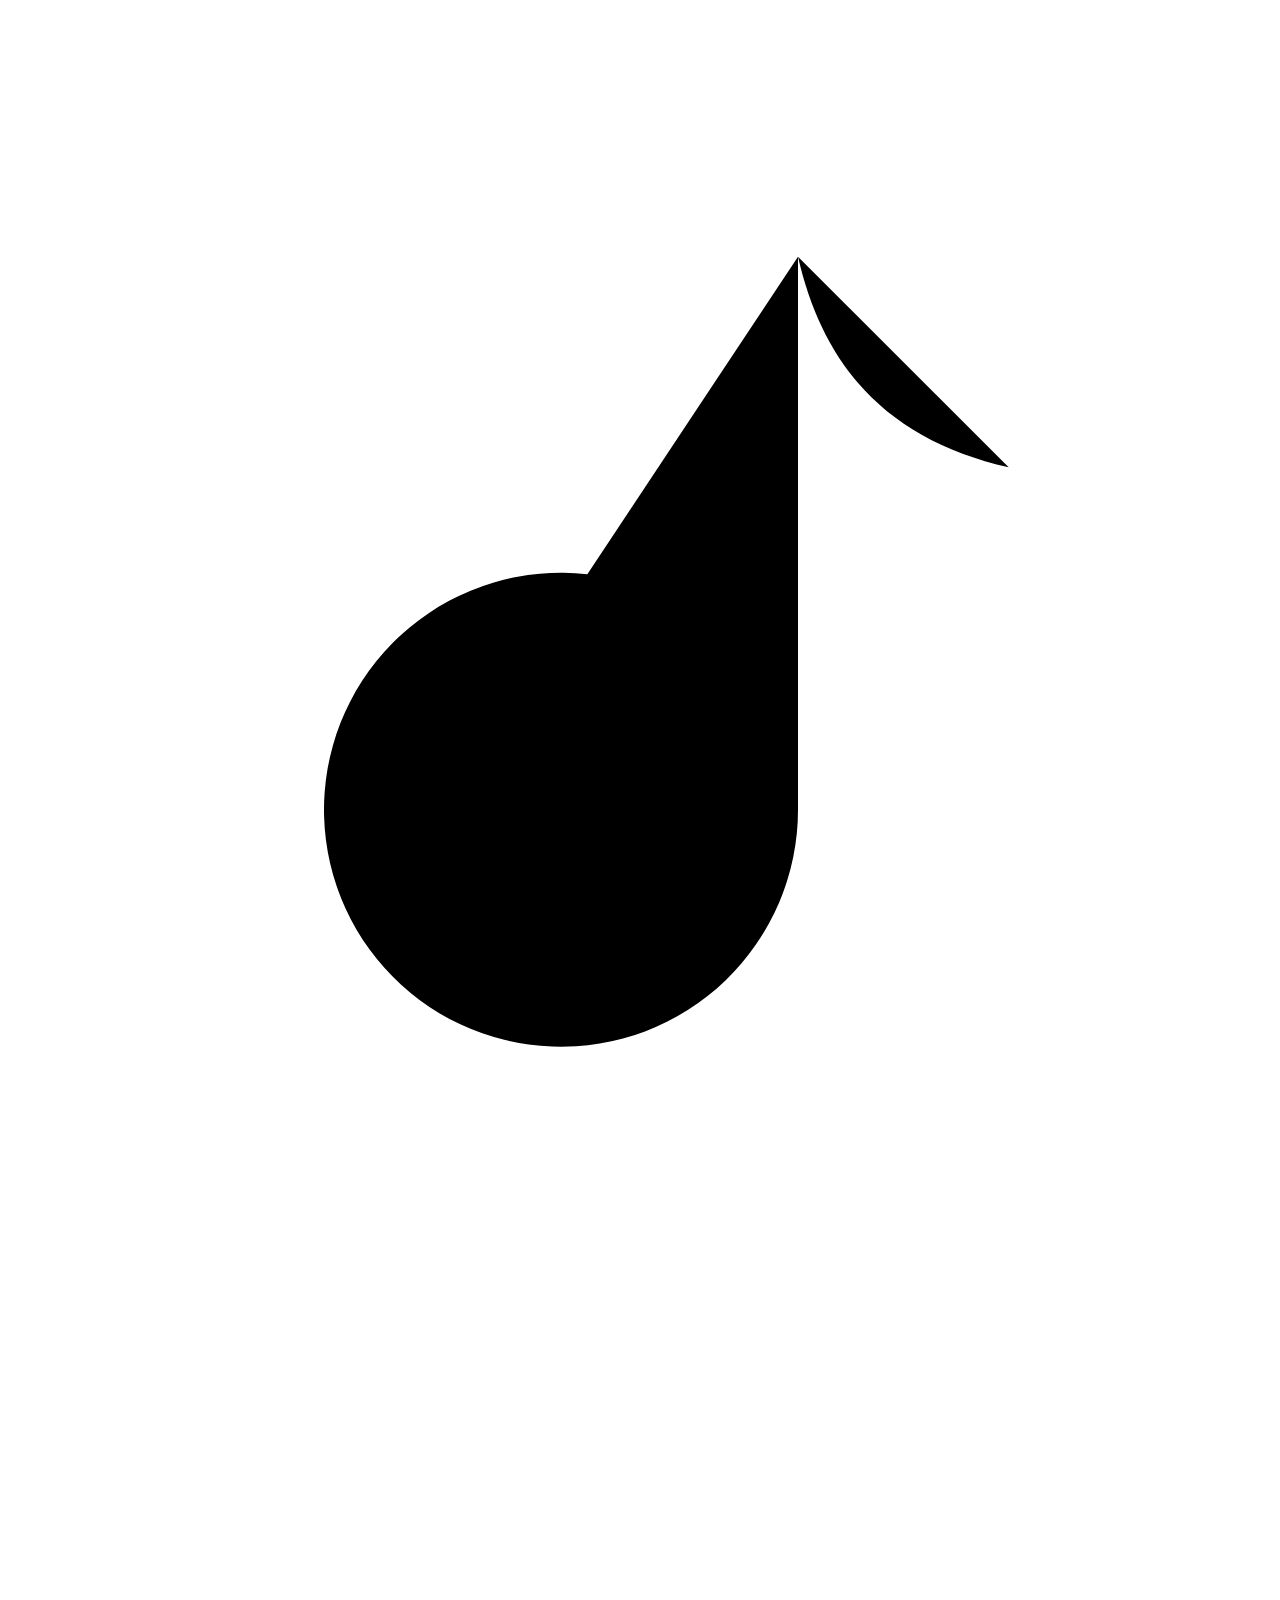
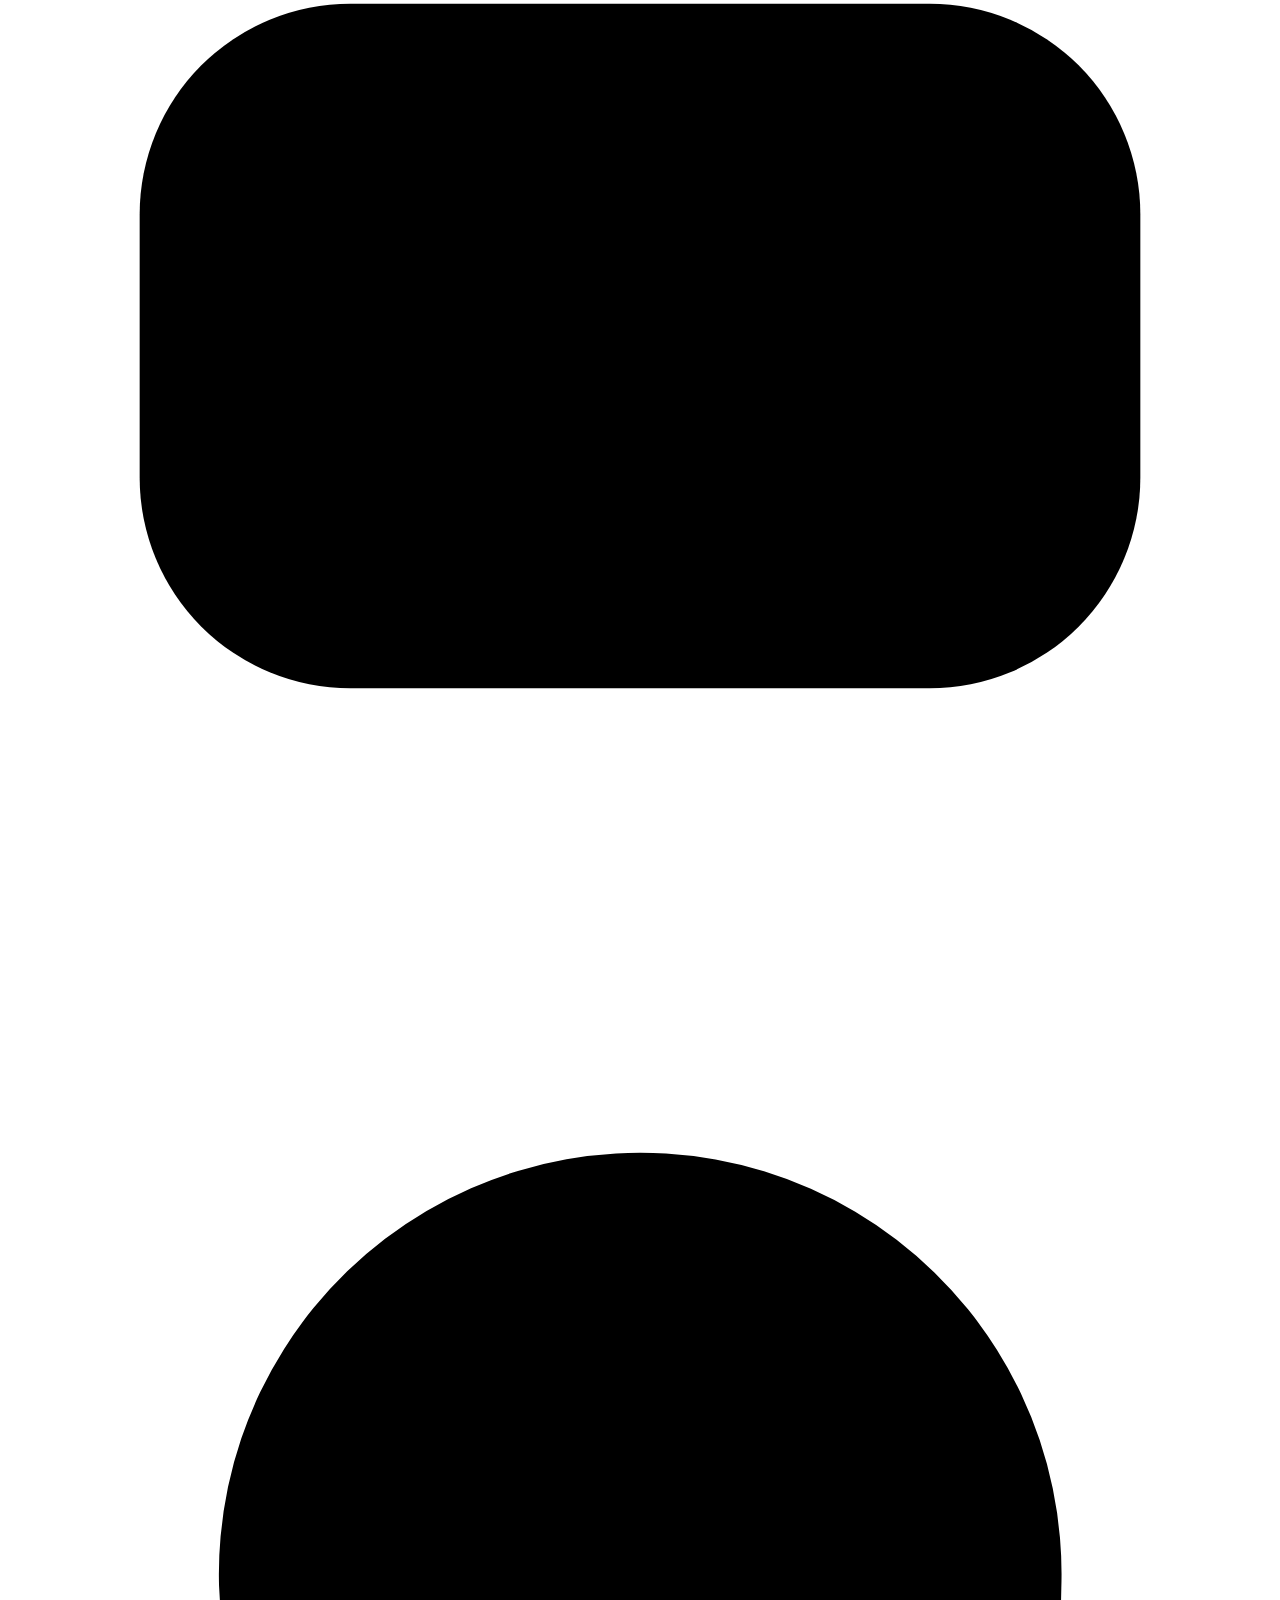
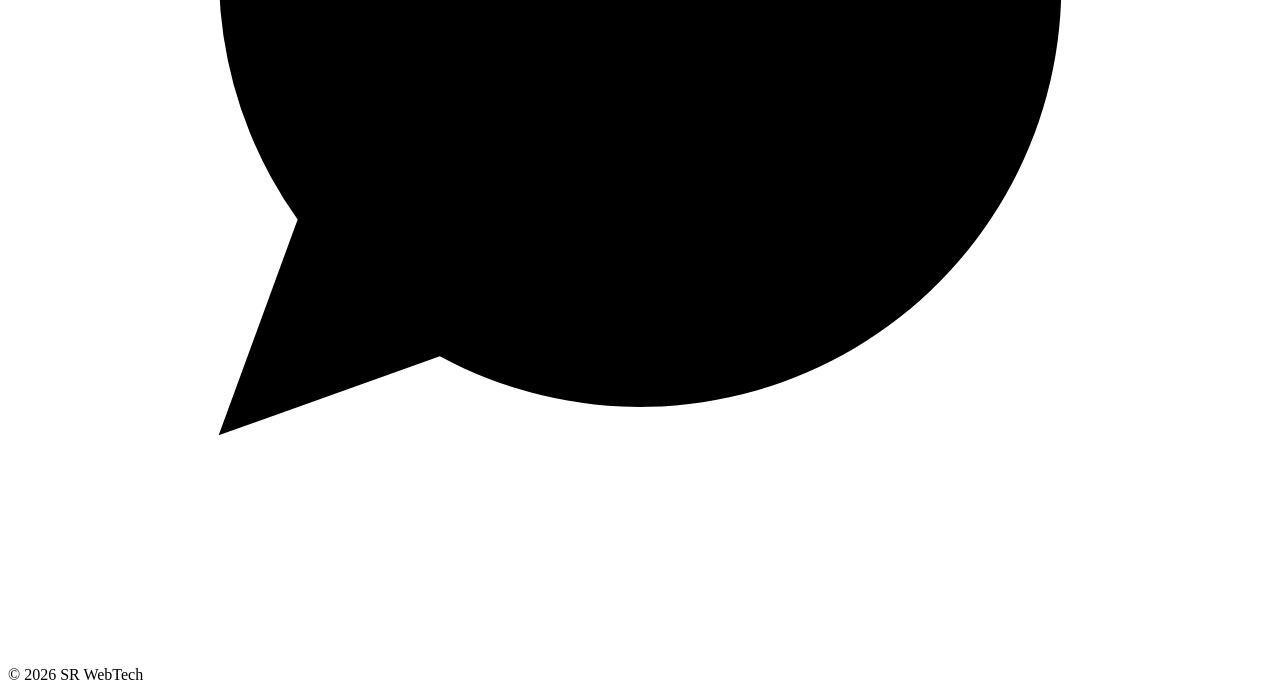
==== commit e96eccef: "s" ====
--- a/web/index.html
+++ b/web/index.html
@@ -49,7 +49,7 @@
         <p class="body-copy">En SR WebTech creemos que una web no tiene que ser complicada para ser memorable. Unimos diseño, código y estrategia para construir experiencias digitales que hablan por tu marca y hacen que las personas quieran quedarse.</p>
         <a class="text-link dark-link" href="#contacto">Conoce nuestra forma de trabajar <span>↗</span></a>
       </div>
-      <div class="intro-photo"><img src="assets/integrante.jpeg" alt="Esau Jonas Marcos Rivera, integrante de SR WebTech"><span class="photo-note">Esau Jonas<br>Marcoserick Rivera</span></div>
+      <div class="intro-photo"><img src="assets/integrante.jpeg" alt="Esau erickJonas Marcos Rivera, integrante de SR WebTech"><span class="photo-note">Esau Jonas<br>Marcoserick Rivera</span></div>
     </section>
 
     <section class="services section-pad" id="servicios">
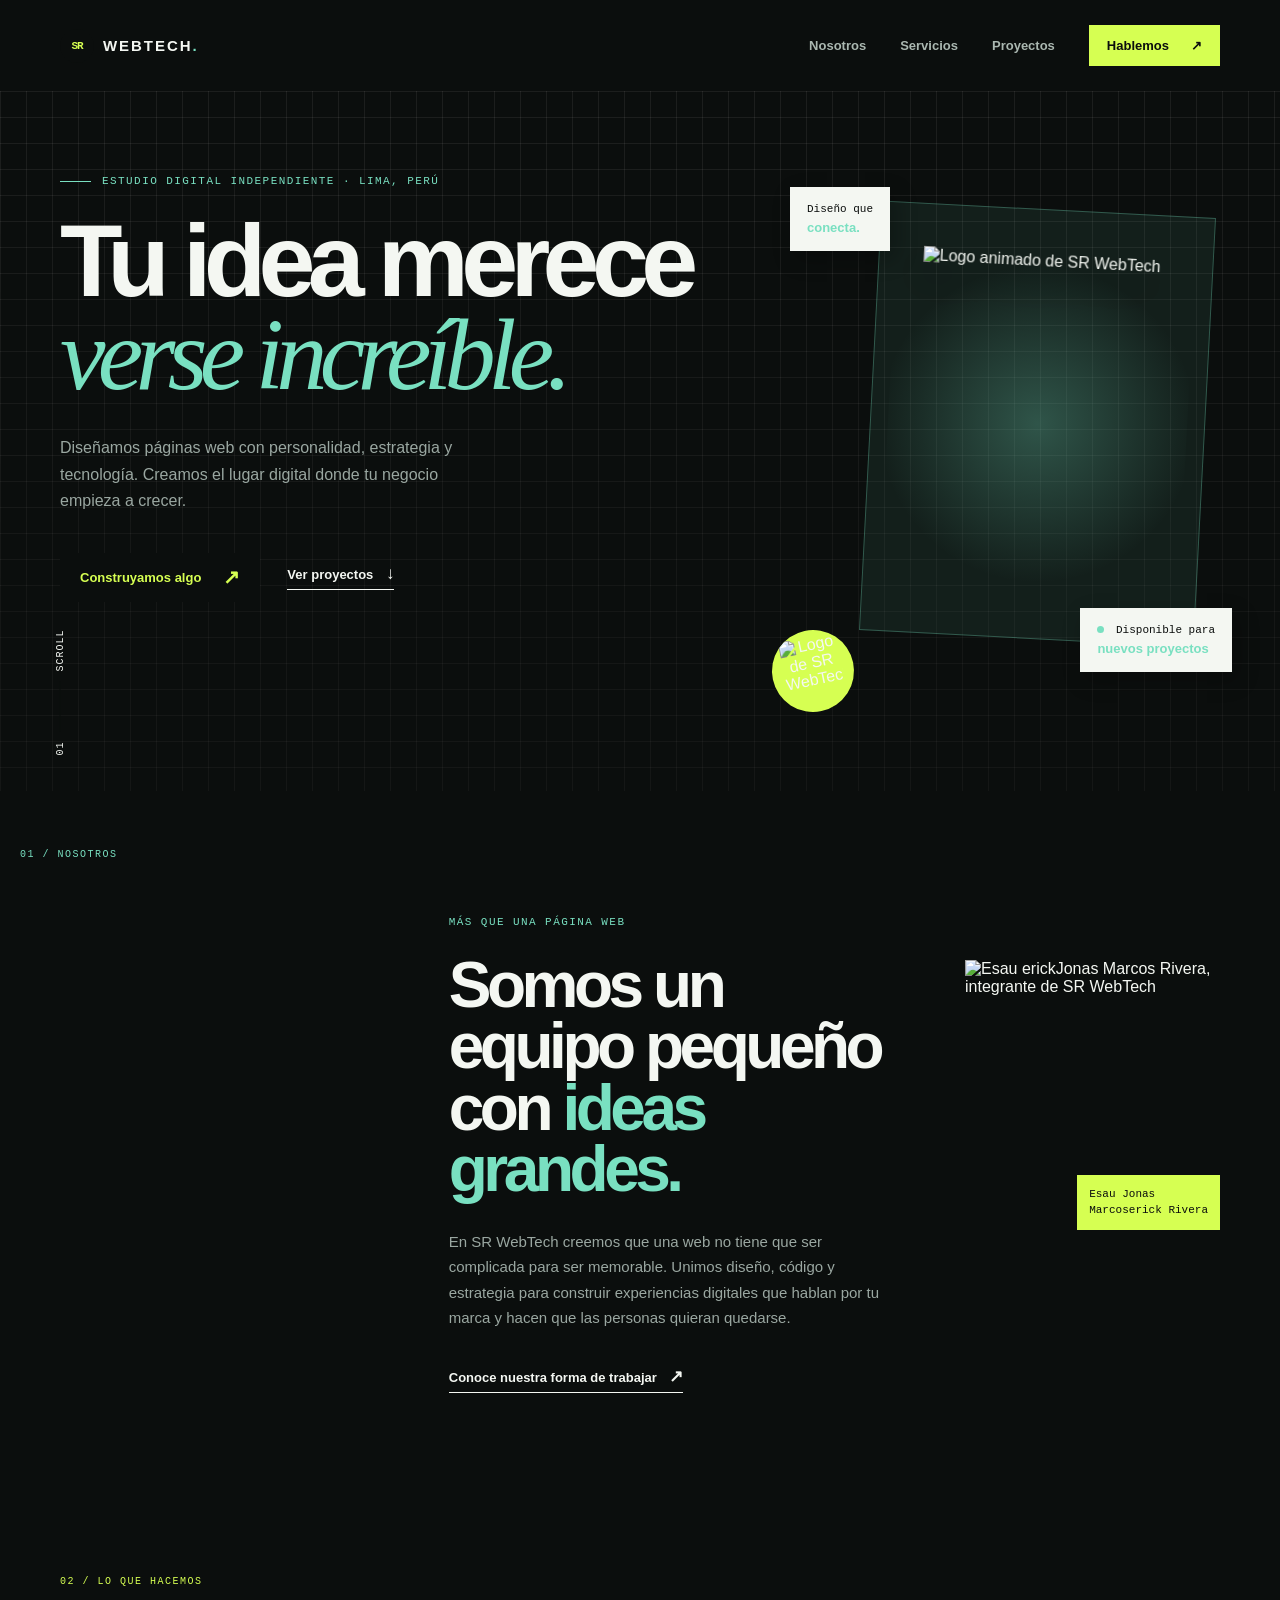
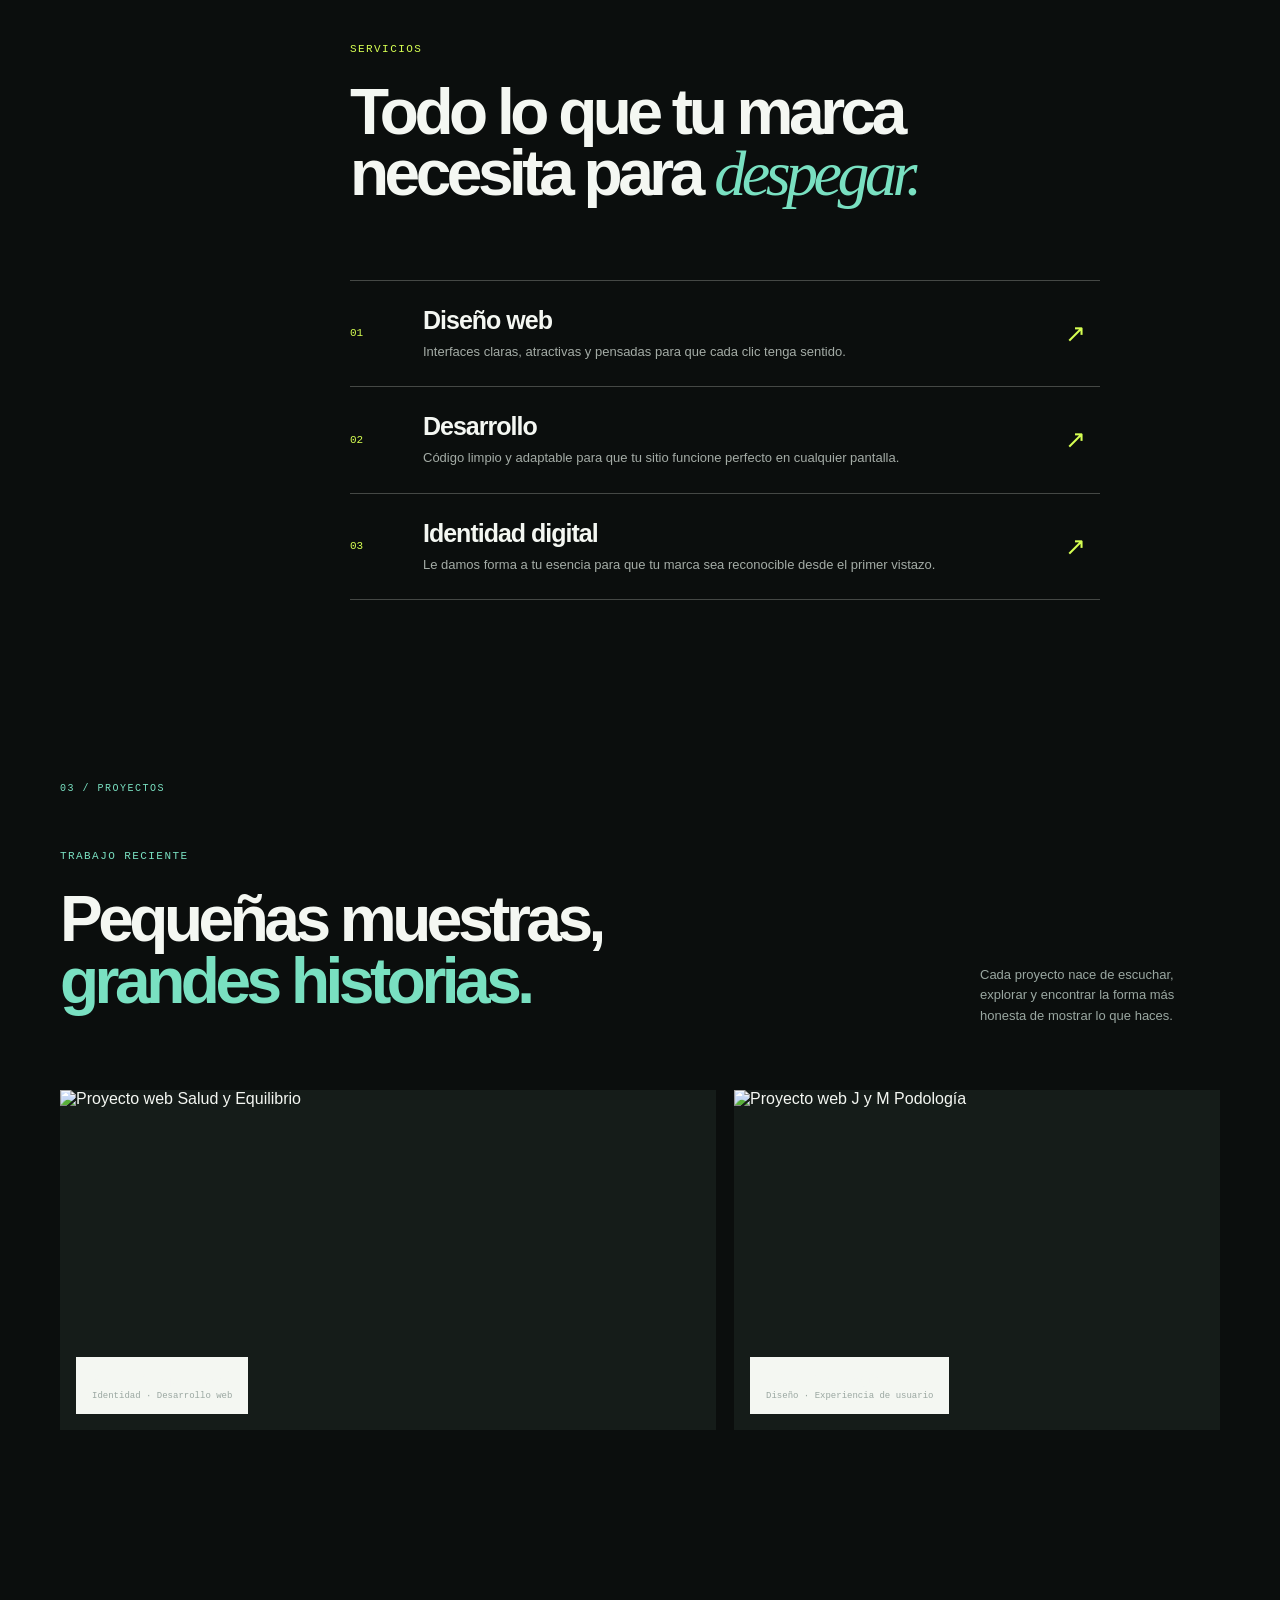
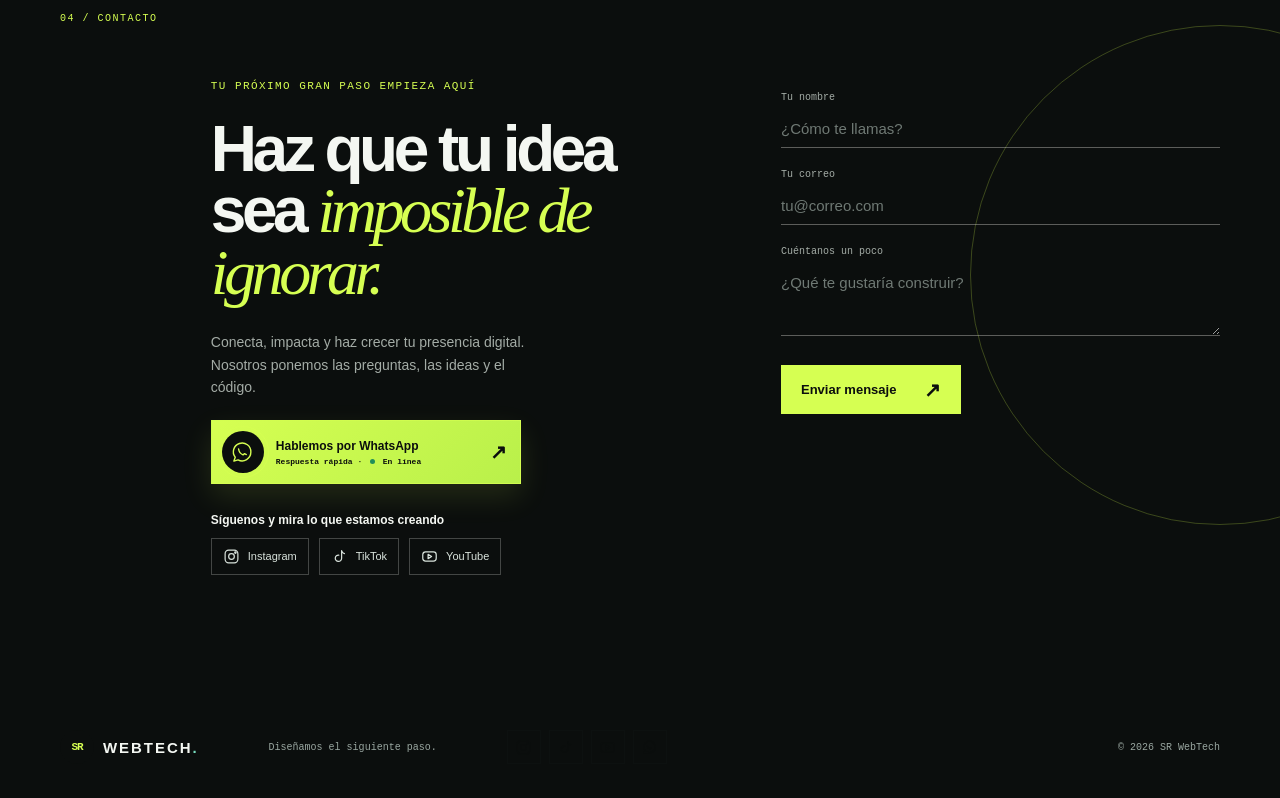
==== commit 7d43889a: "ok" ====
--- a/web/index.html
+++ b/web/index.html
@@ -73,14 +73,15 @@
       <div class="section-number light-number">04 / CONTACTO</div>
       <div class="contact-layout">
         <div>
-          <p class="eyebrow lime-eyebrow">¿Tienes un proyecto en mente?</p>
-          <h2>Hagamos que<br>pase <em>algo bueno.</em></h2>
-          <p class="contact-copy">Cuéntanos qué tienes en mente. Nosotros ponemos las preguntas, las ideas y el código.</p>
+          <p class="eyebrow lime-eyebrow">Tu próximo gran paso empieza aquí</p>
+          <h2>Haz que tu idea<br>sea <em>imposible de ignorar.</em></h2>
+          <p class="contact-copy">Conecta, impacta y haz crecer tu presencia digital. Nosotros ponemos las preguntas, las ideas y el código.</p>
           <a class="whatsapp-link" href="https://wa.me/51948452736" target="_blank" rel="noreferrer" aria-label="Abrir WhatsApp de SR WebTech">
             <span class="whatsapp-icon"><svg aria-hidden="true" viewBox="0 0 32 32"><path d="M26.7 15.5a11.2 11.2 0 0 1-16.4 9.9L5 27l1.7-5a11.2 11.2 0 1 1 20-6.5Z"></path><path d="M11 11.5c.4 3.3 2.6 6.2 5.7 7.5l2-1.5 2.2 1.1"></path></svg></span>
             <span class="whatsapp-copy"><strong>Hablemos por WhatsApp</strong><small>Respuesta rápida · <i></i> En línea</small></span>
             <span class="whatsapp-arrow">↗</span>
           </a>
+          <p class="social-heading">Síguenos y mira lo que estamos creando</p>
           <div class="social-links" aria-label="Redes sociales">
             <a href="https://www.instagram.com/srwebtech" target="_blank" rel="noreferrer" aria-label="Instagram"><svg aria-hidden="true" viewBox="0 0 24 24"><rect x="3" y="3" width="18" height="18" rx="5"></rect><circle cx="12" cy="12" r="4"></circle><circle cx="17.5" cy="6.5" r="1"></circle></svg><span>Instagram</span></a>
             <a href="https://www.tiktok.com/@srwebtech" target="_blank" rel="noreferrer" aria-label="TikTok"><svg aria-hidden="true" viewBox="0 0 24 24"><path d="M15 4v10.5a4.5 4.5 0 1 1-4-4.47"></path><path d="M15 4c.5 2.2 1.8 3.5 4 4"></path></svg><span>TikTok</span></a>
--- a/web/styles.css
+++ b/web/styles.css
@@ -0,0 +1,72 @@
+.contact { overflow: hidden; }.contact-layout { align-items: start; display: grid; gap: 13%; grid-template-columns: 1fr 1fr; margin-left: 13%; }.contact h2 { color: var(--paper); }.contact-copy { color: #a4aca6; font-size: 14px; line-height: 1.6; max-width: 300px; }.whatsapp-link { align-items: center; background: linear-gradient(135deg, #d6ff52 0%, #b9f04a 100%); border: 1px solid rgba(214,255,82,.7); box-shadow: 0 12px 30px rgba(214,255,82,.12); color: var(--ink); display: flex; gap: 12px; margin-top: 22px; max-width: 310px; padding: 10px 13px 10px 10px; transition: box-shadow .25s ease, transform .25s ease; }.whatsapp-link:hover { box-shadow: 0 14px 35px rgba(214,255,82,.28); transform: translateY(-3px); }.whatsapp-icon { align-items: center; background: var(--ink); border-radius: 50%; display: flex; flex: 0 0 42px; height: 42px; justify-content: center; position: relative; width: 42px; }.whatsapp-icon::after { animation: whatsapp-ring 2.2s ease-out infinite; border: 1px solid var(--lime); border-radius: 50%; content: ""; inset: -5px; opacity: .8; position: absolute; }.whatsapp-icon svg { fill: none; height: 25px; stroke: var(--lime); stroke-linecap: round; stroke-linejoin: round; stroke-width: 1.8; width: 25px; }.whatsapp-copy { display: flex; flex: 1; flex-direction: column; gap: 4px; }.whatsapp-copy strong { font-size: 12px; }.whatsapp-copy small { font-family: var(--mono); font-size: 8px; }.whatsapp-copy i { background: #218f5a; border-radius: 50%; display: inline-block; height: 5px; margin: 0 3px; width: 5px; }.whatsapp-arrow { font-size: 20px; }.social-links { display: flex; gap: 10px; margin-top: 28px; }.social-links a { align-items: center; border: 1px solid rgba(244,247,242,.24); color: #d9e3dc; display: inline-flex; font-size: 11px; gap: 8px; padding: 9px 11px; transition: border-color .2s ease, color .2s ease, background .2s ease; }.social-links a:hover { background: rgba(214,255,82,.1); border-color: var(--lime); color: var(--lime); }.social-links svg, .footer-socials svg { fill: none; height: 17px; stroke: currentColor; stroke-linecap: round; stroke-linejoin: round; stroke-width: 1.7; width: 17px; }.social-links a span { line-height: 1; }.contact-form { display: grid; gap: 21px; padding-top: 12px; position: relative; z-index: 1; }.contact-form label { color: #a4aca6; font-family: var(--mono); font-size: 10px; }.contact-form input, .contact-form textarea { background: transparent; border: 0; border-bottom: 1px solid rgba(242,241,234,.35); color: var(--paper); display: block; font: 15px var(--sans); margin-top: 7px; outline: 0; padding: 10px 0; resize: vertical; width: 100%; }.contact-form input:focus, .contact-form textarea:focus { border-color: var(--lime); }.contact-form ::placeholder { color: #6f7974; }.button-lime { background: var(--lime); color: var(--ink); justify-content: space-between; margin-top: 8px; width: 180px; }.form-status { color: var(--lime); font-family: var(--mono); font-size: 10px; margin: 0; }.contact-orbit { border: 1px solid rgba(201,243,74,.25); border-radius: 50%; height: 500px; position: absolute; right: -190px; top: 70px; }
+@keyframes whatsapp-ring { 0% { opacity: .8; transform: scale(.8); } 75%, 100% { opacity: 0; transform: scale(1.55); } }
+.contact .whatsapp-link { align-items: center; background: linear-gradient(135deg, #d6ff52 0%, #b9f04a 100%); border: 1px solid rgba(214,255,82,.7); box-shadow: 0 12px 30px rgba(214,255,82,.12); color: var(--ink); display: flex; gap: 12px; margin-top: 22px; max-width: 310px; padding: 10px 13px 10px 10px; transition: box-shadow .25s ease, transform .25s ease; }
+.contact .whatsapp-link:hover { box-shadow: 0 14px 35px rgba(214,255,82,.28); transform: translateY(-3px); }
+.contact .whatsapp-icon { align-items: center; background: var(--ink); border-radius: 50%; display: flex; flex: 0 0 42px; height: 42px; justify-content: center; margin: 0; position: relative; width: 42px; }
+.contact .whatsapp-icon::after { animation: whatsapp-ring 2.2s ease-out infinite; border: 1px solid var(--lime); border-radius: 50%; content: ""; inset: -5px; opacity: .8; position: absolute; }
+.contact .whatsapp-icon svg { fill: none; height: 25px; margin: 0; stroke: var(--lime); stroke-linecap: round; stroke-linejoin: round; stroke-width: 1.8; width: 25px; }
+.contact .whatsapp-copy { display: flex; flex: 1; flex-direction: column; gap: 4px; margin: 0; }
+.contact .whatsapp-copy strong { font-size: 12px; }.contact .whatsapp-copy small { font-family: var(--mono); font-size: 8px; }.contact .whatsapp-copy i { background: #218f5a; border-radius: 50%; display: inline-block; height: 5px; margin: 0 3px; width: 5px; }.contact .whatsapp-arrow { font-size: 20px; margin: 0; }
+@media (prefers-reduced-motion: reduce) { .contact .whatsapp-icon::after { animation: none; } }
+:root {
+  --ink: #0b0e0d;
+  --muted: #9aa7a1;
+  --paper: #f4f7f2;
+  --soft: #151c19;
+  --lime: #d6ff52;
+  --teal: #79e0c1;
+  --line: rgba(255, 255, 255, .04);
+  --mono: "DM Mono", monospace;
+  --sans: "Inter", sans-serif;
+  --display: "Inter", sans-serif;
+}
+* { box-sizing: border-box; }
+html { scroll-behavior: smooth; }
+body { margin: 0; color: var(--paper); background: var(--ink); font-family: var(--sans); }
+a { color: inherit; text-decoration: none; }
+.site-header { align-items: center; display: flex; justify-content: space-between; max-width: 1240px; margin: auto; padding: 25px 40px; position: relative; z-index: 5; }
+.brand { align-items: center; display: flex; font-family: var(--display); font-size: 15px; font-weight: 700; gap: 9px; letter-spacing: .13em; }
+.brand-mark { align-items: center; background: var(--ink); border-radius: 50%; color: var(--lime); display: inline-flex; font-family: var(--mono); font-size: 11px; height: 34px; justify-content: center; letter-spacing: -.1em; width: 34px; }
+.brand-dot { color: var(--teal); }
+.nav-links { align-items: center; display: flex; font-size: 13px; font-weight: 700; gap: 34px; }
+.nav-links a:not(.nav-cta) { color: #aab7b0; transition: color .2s ease; }
+.nav-links a:not(.nav-cta):hover { color: var(--teal); }
+.nav-cta, .button { align-items: center; display: inline-flex; gap: 22px; font-weight: 700; }
+.nav-cta { background: var(--lime); color: var(--ink); padding: 13px 18px; }
+.menu-toggle { display: none; }
+.hero { min-height: 700px; overflow: hidden; padding: 84px max(40px, calc((100% - 1160px) / 2)); position: relative; }
+.hero-grid, .bg-grid { background-image: linear-gradient(rgba(255, 255, 255, .04) 1px, transparent 1px), linear-gradient(90deg, rgba(255, 255, 255, .04) 1px, transparent 1px); background-size: 26px 26px; }
+.hero-grid { height: 100%; opacity: .85; position: absolute; inset: 0; mask-image: linear-gradient(to bottom, black, transparent 82%); }
+.hero-copy { max-width: 650px; position: relative; z-index: 1; }
+.eyebrow { align-items: center; color: var(--teal); display: flex; font-family: var(--mono); font-size: 11px; gap: 11px; letter-spacing: .13em; margin: 0 0 27px; text-transform: uppercase; }
+.eyebrow-line { background: var(--teal); height: 1px; width: 31px; }
+h1, h2, h3, p { margin-top: 0; }
+h1 { font-family: var(--display); font-size: clamp(58px, 8vw, 112px); letter-spacing: -.075em; line-height: .91; margin-bottom: 34px; max-width: 770px; }
+h1 em, h2 em { color: var(--teal); font-family: Georgia, serif; font-weight: 400; }
+.hero-text { color: var(--muted); font-size: 16px; line-height: 1.65; max-width: 430px; }
+.hero-actions { align-items: center; display: flex; gap: 27px; margin-top: 38px; }
+.button { border: 0; cursor: pointer; font-family: var(--sans); font-size: 13px; padding: 17px 20px; }
+.button-primary { background: var(--ink); color: var(--lime); }
+.button-primary span, .button-lime span { font-size: 20px; line-height: 10px; }
+.text-link { border-bottom: 1px solid var(--paper); font-size: 13px; font-weight: 700; padding-bottom: 5px; }
+.text-link span { font-size: 17px; margin-left: 9px; }
+.hero-visual { height: 510px; position: absolute; right: max(40px, calc((100% - 1160px) / 2)); top: 96px; width: 430px; }
+.visual-frame { height: 430px; overflow: hidden; position: absolute; right: 15px; top: 22px; transform: rotate(3deg); width: 335px; }
+.logo-frame { align-items: center; background: rgba(121,224,193,.08); border: 1px solid rgba(121,224,193,.3); display: flex; justify-content: center; padding: 38px; }
+.visual-frame::after { background: radial-gradient(circle, rgba(121,224,193,.28), transparent 65%); content: ""; inset: 5%; position: absolute; z-index: -1; }
+.visual-frame img { animation: logo-float 4.5s ease-in-out infinite; filter: drop-shadow(0 18px 18px rgba(0,0,0,.45)); height: 100%; max-height: 345px; max-width: 245px; object-fit: contain; width: 100%; }
+.visual-label { background: var(--paper); box-shadow: 5px 8px 20px rgba(0,0,0,.25); color: var(--ink); font-family: var(--mono); font-size: 11px; line-height: 1.5; padding: 14px 17px; position: absolute; z-index: 2; }
+.label-top { animation: label-drift 4s ease-in-out infinite; left: 0; top: 0; }.label-bottom { animation: label-drift 4s ease-in-out -1.5s infinite; bottom: 25px; right: -12px; }
+.visual-label strong { color: var(--teal); font-family: var(--sans); font-size: 13px; }.visual-stamp { align-items: center; animation: stamp-pulse 3s ease-in-out infinite; background: var(--lime); border-radius: 50%; bottom: -15px; display: flex; flex-direction: column; justify-content: center; left: -18px; line-height: 1.1; overflow: hidden; position: absolute; text-align: center; transform: rotate(-12deg); width: 82px; height: 82px; z-index: 3; }.visual-stamp img { height: 70px; object-fit: contain; width: 58px; }.pulse { background: var(--teal); border-radius: 50%; display: inline-block; height: 7px; margin-right: 5px; width: 7px; }
+@keyframes logo-float { 0%, 100% { transform: translateY(0) rotate(3deg); } 50% { transform: translateY(-13px) rotate(-2deg); } }
+@keyframes label-drift { 0%, 100% { transform: translateY(0); } 50% { transform: translateY(-7px); } }
+@keyframes stamp-pulse { 0%, 100% { transform: rotate(-12deg) scale(1); } 50% { transform: rotate(-5deg) scale(1.06); } }
+@media (prefers-reduced-motion: reduce) { .visual-frame img, .label-top, .label-bottom, .visual-stamp { animation: none; } }
+.scroll-cue { align-items: center; bottom: 30px; display: flex; font-family: var(--mono); font-size: 10px; gap: 10px; left: max(40px, calc((100% - 1160px) / 2)); letter-spacing: .1em; position: absolute; transform: rotate(-90deg); transform-origin: left center; }.scroll-line { background: var(--ink); height: 1px; width: 50px; }
+.section-pad { margin: auto; max-width: 1240px; padding: 125px 40px; position: relative; }.section-number { color: var(--teal); font-family: var(--mono); font-size: 10px; letter-spacing: .15em; position: absolute; top: 58px; }.intro { display: grid; gap: 70px; grid-template-columns: 1fr 1.4fr .8fr; }.intro-content { grid-column: 2; }.intro h2, .services h2, .projects h2, .contact h2 { font-family: var(--display); font-size: clamp(38px, 5vw, 65px); letter-spacing: -.07em; line-height: .96; margin-bottom: 28px; }.intro h2 span, .projects h2 span { color: var(--teal); }.body-copy { color: var(--muted); font-size: 15px; line-height: 1.7; max-width: 530px; }.dark-link { display: inline-block; margin-top: 20px; }.intro-photo { height: 270px; margin-top: 44px; overflow: hidden; position: relative; }.intro-photo img { filter: grayscale(0); height: 100%; object-fit: cover; transition: filter .35s ease; width: 100%; }.intro-photo:hover img, .intro-photo:focus-within img { filter: grayscale(1); }.photo-note { background: var(--lime); bottom: 0; color: var(--ink); font-family: var(--mono); font-size: 11px; line-height: 1.4; padding: 12px; position: absolute; right: 0; }
+.services, .contact { background: var(--ink); color: var(--paper); max-width: none; padding-left: max(40px, calc((100% - 1160px) / 2)); padding-right: max(40px, calc((100% - 1160px) / 2)); }.services-heading { margin-left: 25%; }.lime-eyebrow { color: var(--lime); }.services h2 { margin-bottom: 75px; }.service-list { margin-left: 25%; max-width: 750px; }.service-item { align-items: center; border-top: 1px solid rgba(242,241,234,.25); display: grid; gap: 28px; grid-template-columns: 45px 1fr 35px; padding: 25px 0; }.service-item:last-child { border-bottom: 1px solid rgba(242,241,234,.25); }.service-index { color: var(--lime); font-family: var(--mono); font-size: 11px; }.service-item h3 { font-family: var(--display); font-size: 25px; letter-spacing: -.04em; margin-bottom: 7px; }.service-item p { color: #a4aca6; font-size: 13px; line-height: 1.5; margin: 0; }.service-arrow { color: var(--lime); font-size: 25px; }.light-number { color: var(--lime); }
+.projects-top { align-items: end; display: flex; justify-content: space-between; }.projects-note { color: var(--muted); font-size: 13px; line-height: 1.6; max-width: 240px; }.project-grid { display: grid; gap: 18px; grid-template-columns: 1.35fr 1fr; margin-top: 50px; }.project-card { background: var(--soft); display: block; min-height: 340px; overflow: hidden; position: relative; }.project-card img { height: 100%; object-fit: cover; position: absolute; transition: transform .5s ease; width: 100%; }.project-card:hover img { transform: scale(1.04); }.project-meta { background: var(--paper); bottom: 16px; display: flex; flex-direction: column; left: 16px; padding: 13px 16px; position: absolute; }.project-meta b { font-family: var(--display); font-size: 15px; }.project-meta small { color: var(--muted); font-family: var(--mono); font-size: 9px; margin-top: 4px; }
+.contact { overflow: hidden; }.contact-layout { align-items: start; display: grid; gap: 13%; grid-template-columns: 1fr 1fr; margin-left: 13%; }.contact h2 { color: var(--paper); }.contact h2 em { color: var(--lime); }.contact-copy { color: #a4aca6; font-size: 14px; line-height: 1.6; max-width: 330px; }.whatsapp-link { color: var(--lime); display: inline-block; font-size: 13px; font-weight: 700; margin-top: 22px; }.whatsapp-link span { font-size: 17px; margin-left: 8px; }.social-heading { color: var(--paper); font-size: 12px; font-weight: 700; margin: 29px 0 11px; }.social-links { display: flex; flex-wrap: wrap; gap: 10px; margin-top: 0; }.social-links a { align-items: center; border: 1px solid rgba(244,247,242,.24); color: #d9e3dc; display: inline-flex; font-size: 11px; gap: 8px; padding: 9px 11px; transition: border-color .2s ease, color .2s ease, background .2s ease; }.social-links a:hover { background: rgba(214,255,82,.1); border-color: var(--lime); color: var(--lime); }.social-links svg, .footer-socials svg { fill: none; height: 17px; stroke: currentColor; stroke-linecap: round; stroke-linejoin: round; stroke-width: 1.7; width: 17px; }.social-links a span { line-height: 1; }.contact-form { display: grid; gap: 21px; padding-top: 12px; position: relative; z-index: 1; }.contact-form label { color: #a4aca6; font-family: var(--mono); font-size: 10px; }.contact-form input, .contact-form textarea { background: transparent; border: 0; border-bottom: 1px solid rgba(242,241,234,.35); color: var(--paper); display: block; font: 15px var(--sans); margin-top: 7px; outline: 0; padding: 10px 0; resize: vertical; width: 100%; }.contact-form input:focus, .contact-form textarea:focus { border-color: var(--lime); }.contact-form ::placeholder { color: #6f7974; }.button-lime { background: var(--lime); color: var(--ink); justify-content: space-between; margin-top: 8px; width: 180px; }.form-status { color: var(--lime); font-family: var(--mono); font-size: 10px; margin: 0; }.contact-orbit { border: 1px solid rgba(201,243,74,.25); border-radius: 50%; height: 500px; position: absolute; right: -190px; top: 70px; width: 500px; }
+.site-footer { align-items: center; display: flex; gap: 70px; justify-content: space-between; margin: auto; max-width: 1240px; padding: 30px 40px; }.site-footer p { color: var(--muted); font-family: var(--mono); font-size: 10px; margin: 0; }.footer-socials { display: flex; gap: 8px; }.footer-socials a { align-items: center; border: 1px solid rgba(21,27,26,.28); color: var(--ink); display: inline-flex; height: 34px; justify-content: center; transition: border-color .2s ease, color .2s ease; width: 34px; }.footer-socials a:hover { border-color: var(--teal); color: var(--teal); }.footer-copy { margin-left: auto !important; }
+@media (max-width: 1050px) and (min-width: 801px) { .hero-copy { max-width: calc(50vw - 40px); width: calc(50vw - 40px); }.hero h1 { font-size: 68px; width: 100%; }.hero-visual { right: 25px; width: 360px; }.visual-frame { width: 285px; } }
+@media (max-width: 800px) { .site-header { padding: 20px; }.menu-toggle { background: none; border: 0; display: block; padding: 8px; }.menu-toggle span { background: var(--ink); display: block; height: 2px; margin: 5px 0; width: 22px; }.nav-links { background: var(--paper); box-shadow: 0 12px 20px rgba(0,0,0,.1); display: none; flex-direction: column; gap: 20px; padding: 24px; position: absolute; right: 20px; top: 67px; }.nav-links.open { display: flex; }.hero { min-height: 900px; padding: 85px 20px 40px; }.hero-copy { max-width: 100%; }.hero-visual { left: 20px; right: 20px; top: 470px; width: calc(100% - 40px); }.visual-frame { right: 7%; width: 72%; }.label-bottom { right: 0; }.scroll-cue { display: none; }.section-pad { padding: 95px 20px; }.section-number { left: 20px; top: 35px; }.intro { display: block; }.intro-content { margin-bottom: 50px; }.intro-photo { height: 350px; margin: 0 20px 0 0; }.services, .contact { padding-left: 20px; padding-right: 20px; }.services-heading, .service-list { margin-left: 0; }.services h2 { margin-bottom: 45px; }.service-item { gap: 12px; grid-template-columns: 32px 1fr 25px; }.service-item h3 { font-size: 21px; }.service-item p { font-size: 12px; }.projects-top, .contact-layout { display: block; }.projects-note { margin-top: 25px; }.project-grid { grid-template-columns: 1fr; }.project-card { min-height: 260px; }.contact-form { margin-top: 45px; }.site-footer { align-items: start; flex-direction: column; gap: 20px; padding: 30px 20px; }.footer-copy { margin-left: 0 !important; } }
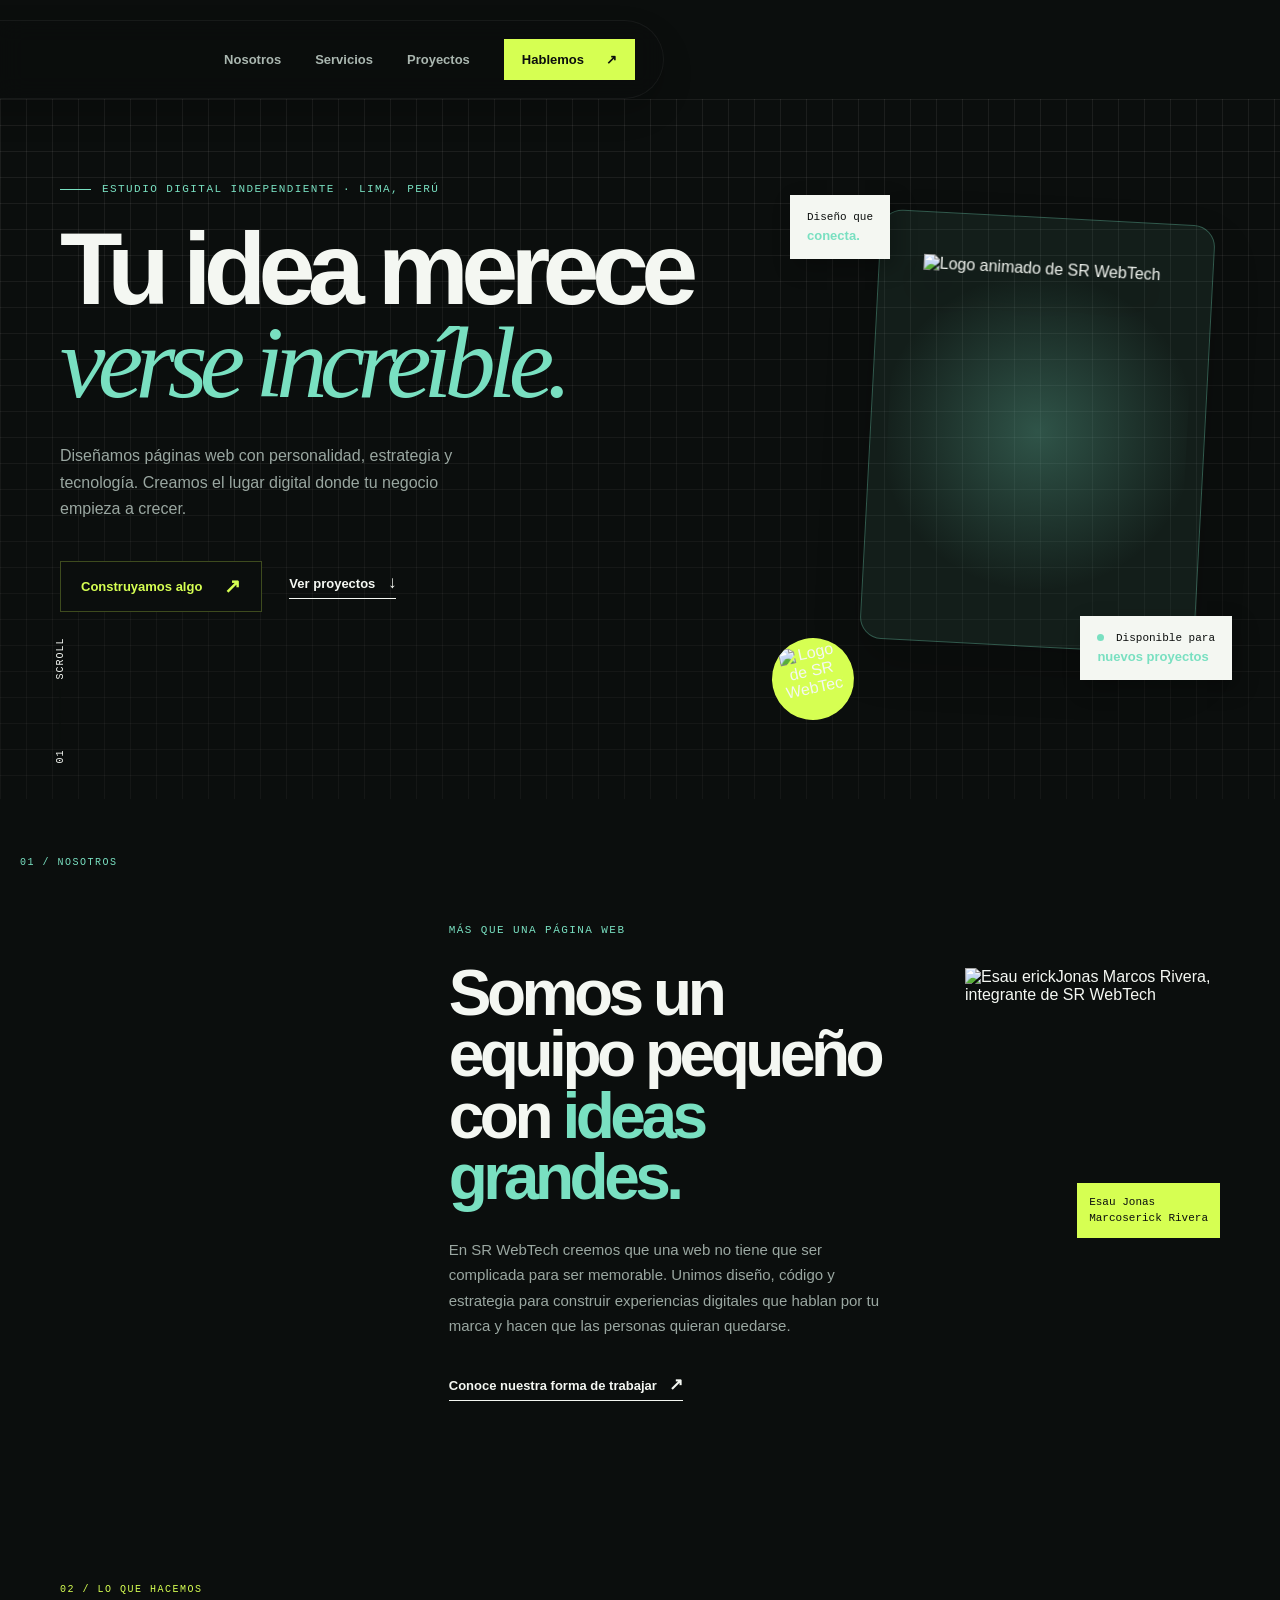
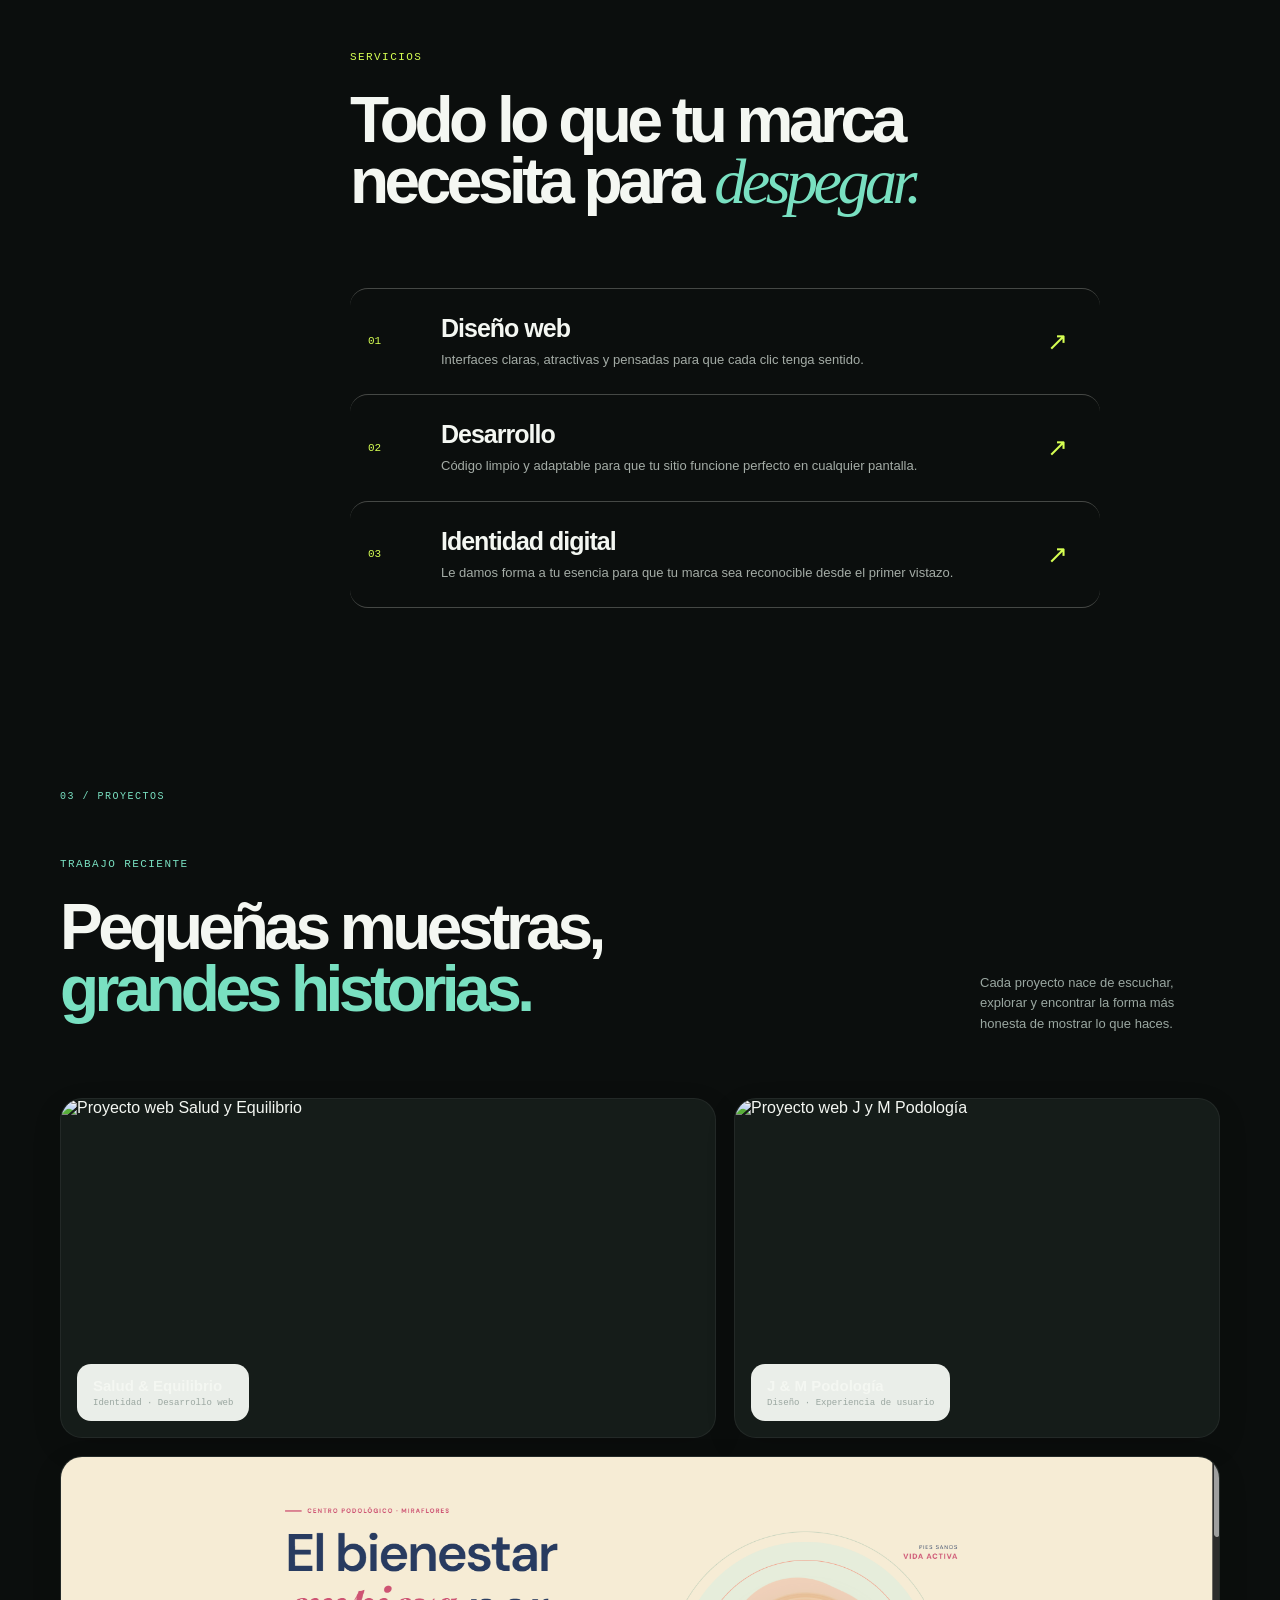
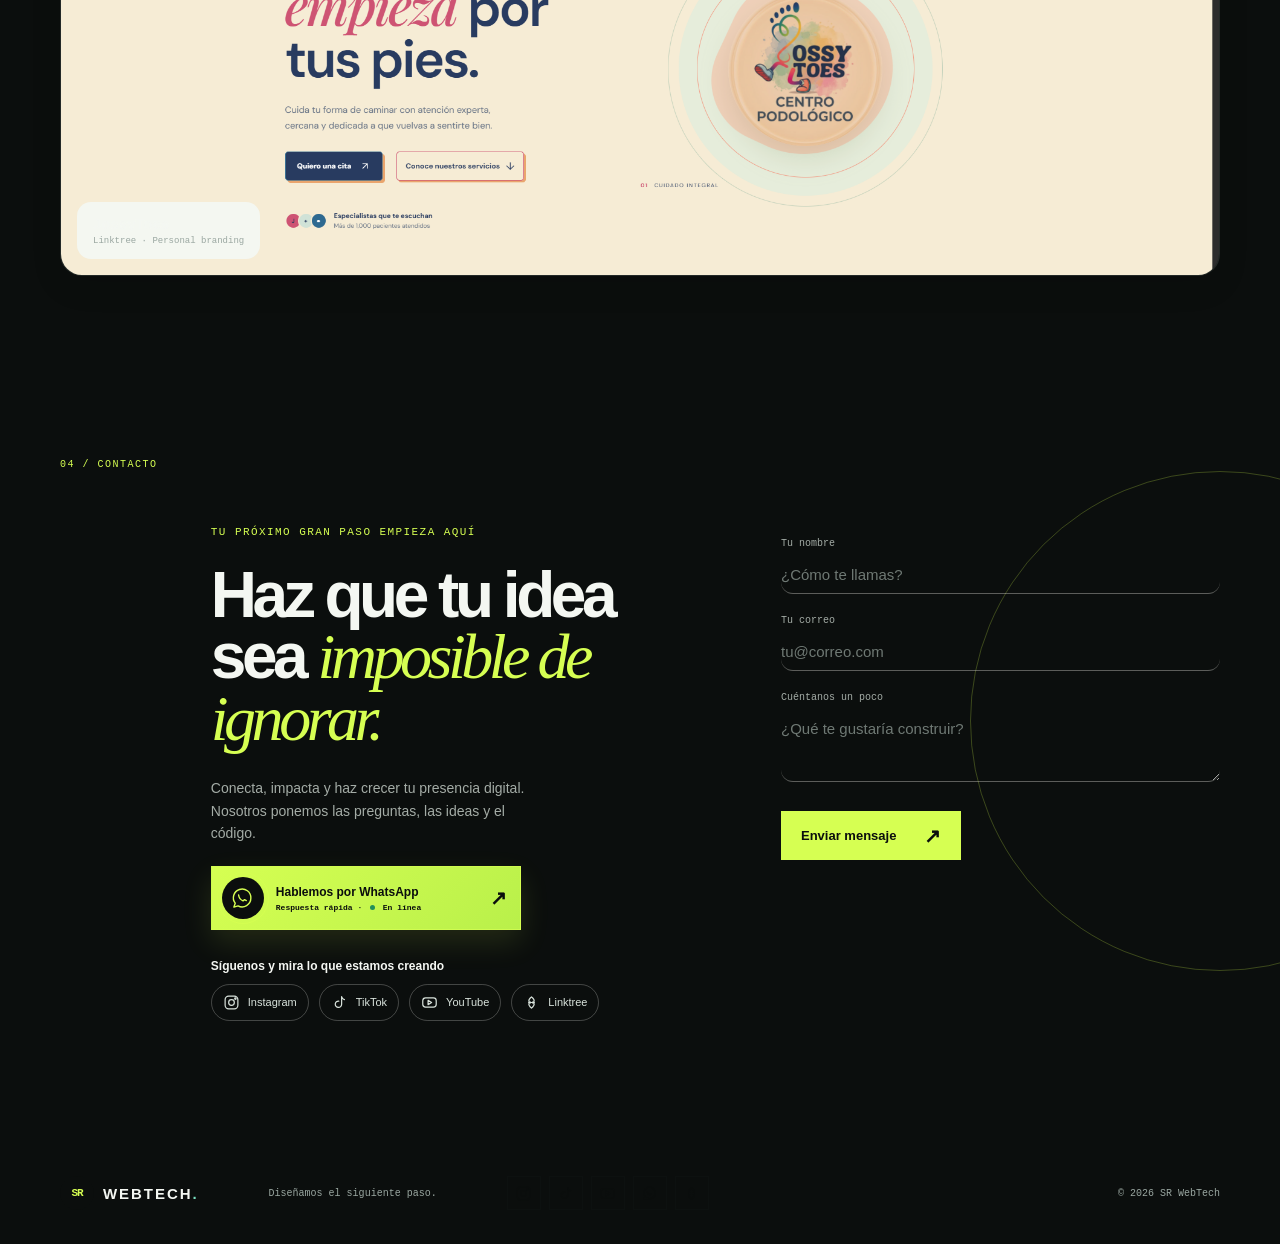
==== commit daff96f4: "ok" ====
--- a/web/index.html
+++ b/web/index.html
@@ -65,7 +65,11 @@
     <section class="projects section-pad" id="proyectos">
       <div class="section-number">03 / PROYECTOS</div>
       <div class="projects-top"><div><p class="eyebrow">Trabajo reciente</p><h2>Pequeñas muestras,<br><span>grandes historias.</span></h2></div><p class="projects-note">Cada proyecto nace de escuchar, explorar y encontrar la forma más honesta de mostrar lo que haces.</p></div>
-      <div class="project-grid"><a class="project-card project-wide" href="https://saludyequilibrio.vercel.app/" target="_blank" rel="noreferrer"><img src="assets/websaludyequilibrio.png" alt="Proyecto web Salud y Equilibrio"><span class="project-meta"><b>Salud & Equilibrio</b><small>Identidad · Desarrollo web</small></span></a><a class="project-card" href="https://jympodologia.vercel.app/" target="_blank" rel="noreferrer"><img src="assets/webjym.png" alt="Proyecto web J y M Podología"><span class="project-meta"><b>J & M Podología</b><small>Diseño · Experiencia de usuario</small></span></a></div>
+      <div class="project-grid">
+        <a class="project-card project-wide" href="https://linktr.ee/saludyequilibrio2030" target="_blank" rel="noreferrer"><img src="assets/websaludyequilibrio.png" alt="Proyecto web Salud y Equilibrio"><span class="project-meta"><b>Salud & Equilibrio</b><small>Identidad · Desarrollo web</small></span></a>
+        <a class="project-card" href="https://linktr.ee/JyM.Podologia.Reflexologia" target="_blank" rel="noreferrer"><img src="assets/webjym.png" alt="Proyecto web J y M Podología"><span class="project-meta"><b>J & M Podología</b><small>Diseño · Experiencia de usuario</small></span></a>
+        <a class="project-card project-bottom" href="https://linktr.ee/JossyToes" target="_blank" rel="noreferrer"><img src="assets/webjossytoes.png" alt="Proyecto web JossyToes"><span class="project-meta"><b>JossyToes</b><small>Linktree · Personal branding</small></span></a>
+      </div>
     </section>
 
     <section class="contact section-pad" id="contacto">
@@ -86,6 +90,7 @@
             <a href="https://www.instagram.com/srwebtech" target="_blank" rel="noreferrer" aria-label="Instagram"><svg aria-hidden="true" viewBox="0 0 24 24"><rect x="3" y="3" width="18" height="18" rx="5"></rect><circle cx="12" cy="12" r="4"></circle><circle cx="17.5" cy="6.5" r="1"></circle></svg><span>Instagram</span></a>
             <a href="https://www.tiktok.com/@srwebtech" target="_blank" rel="noreferrer" aria-label="TikTok"><svg aria-hidden="true" viewBox="0 0 24 24"><path d="M15 4v10.5a4.5 4.5 0 1 1-4-4.47"></path><path d="M15 4c.5 2.2 1.8 3.5 4 4"></path></svg><span>TikTok</span></a>
             <a href="https://www.youtube.com/@SRWebTech-19" target="_blank" rel="noreferrer" aria-label="YouTube"><svg aria-hidden="true" viewBox="0 0 24 24"><rect x="2.5" y="5.5" width="19" height="13" rx="4"></rect><path d="m10 9 5 3-5 3z"></path></svg><span>YouTube</span></a>
+            <a href="https://linktr.ee/JossyToes" target="_blank" rel="noreferrer" aria-label="Linktree"><svg aria-hidden="true" viewBox="0 0 24 24"><path d="M10 13a5 5 0 0 1 0-7l2-2 2 2a5 5 0 0 1 0 7"></path><path d="M14 11a5 5 0 0 1 0 7l-2 2-2-2a5 5 0 0 1 0-7"></path><path d="M8 12h8"></path></svg><span>Linktree</span></a>
           </div>
         </div>
         <form class="contact-form">
@@ -98,7 +103,7 @@
       </div>
     </section>
   </main>
-  <footer class="site-footer"><a class="brand" href="#inicio"><span class="brand-mark">SR</span><span>WEBTECH<span class="brand-dot">.</span></span></a><p>Diseñamos el siguiente paso.</p><div class="footer-socials"><a href="https://www.instagram.com/srwebtech" target="_blank" rel="noreferrer" aria-label="Instagram de SR WebTech"><svg aria-hidden="true" viewBox="0 0 24 24"><rect x="3" y="3" width="18" height="18" rx="5"></rect><circle cx="12" cy="12" r="4"></circle><circle cx="17.5" cy="6.5" r="1"></circle></svg></a><a href="https://www.tiktok.com/@srwebtech" target="_blank" rel="noreferrer" aria-label="TikTok de SR WebTech"><svg aria-hidden="true" viewBox="0 0 24 24"><path d="M15 4v10.5a4.5 4.5 0 1 1-4-4.47"></path><path d="M15 4c.5 2.2 1.8 3.5 4 4"></path></svg></a><a href="https://www.youtube.com/@SRWebTech-19" target="_blank" rel="noreferrer" aria-label="YouTube de SR WebTech"><svg aria-hidden="true" viewBox="0 0 24 24"><rect x="2.5" y="5.5" width="19" height="13" rx="4"></rect><path d="m10 9 5 3-5 3z"></path></svg></a><a href="https://wa.me/51948452736" target="_blank" rel="noreferrer" aria-label="WhatsApp de SR WebTech"><svg aria-hidden="true" viewBox="0 0 24 24"><path d="M20 11.5a8 8 0 0 1-11.8 7L4 20l1.5-4.1A8 8 0 1 1 20 11.5Z"></path><path d="M8.5 9.5c.5 2 2 3.5 4 4l1.5-1"></path></svg></a></div><p class="footer-copy">© 2026 SR WebTech</p></footer>
+  <footer class="site-footer"><a class="brand" href="#inicio"><span class="brand-mark">SR</span><span>WEBTECH<span class="brand-dot">.</span></span></a><p>Diseñamos el siguiente paso.</p><div class="footer-socials"><a href="https://www.instagram.com/srwebtech" target="_blank" rel="noreferrer" aria-label="Instagram de SR WebTech"><svg aria-hidden="true" viewBox="0 0 24 24"><rect x="3" y="3" width="18" height="18" rx="5"></rect><circle cx="12" cy="12" r="4"></circle><circle cx="17.5" cy="6.5" r="1"></circle></svg></a><a href="https://www.tiktok.com/@srwebtech" target="_blank" rel="noreferrer" aria-label="TikTok de SR WebTech"><svg aria-hidden="true" viewBox="0 0 24 24"><path d="M15 4v10.5a4.5 4.5 0 1 1-4-4.47"></path><path d="M15 4c.5 2.2 1.8 3.5 4 4"></path></svg></a><a href="https://www.youtube.com/@SRWebTech-19" target="_blank" rel="noreferrer" aria-label="YouTube de SR WebTech"><svg aria-hidden="true" viewBox="0 0 24 24"><rect x="2.5" y="5.5" width="19" height="13" rx="4"></rect><path d="m10 9 5 3-5 3z"></path></svg></a><a href="https://wa.me/51948452736" target="_blank" rel="noreferrer" aria-label="WhatsApp de SR WebTech"><svg aria-hidden="true" viewBox="0 0 24 24"><path d="M20 11.5a8 8 0 0 1-11.8 7L4 20l1.5-4.1A8 8 0 1 1 20 11.5Z"></path><path d="M8.5 9.5c.5 2 2 3.5 4 4l1.5-1"></path></svg></a><a href="https://linktr.ee/JossyToes" target="_blank" rel="noreferrer" aria-label="Linktree de JossyToes"><svg aria-hidden="true" viewBox="0 0 24 24"><path d="M10 13a5 5 0 0 1 0-7l2-2 2 2a5 5 0 0 1 0 7"></path><path d="M14 11a5 5 0 0 1 0 7l-2 2-2-2a5 5 0 0 1 0-7"></path><path d="M8 12h8"></path></svg></a></div><p class="footer-copy">© 2026 SR WebTech</p></footer>
   <script src="script.js"></script>
 </body>
 </html>
--- a/web/styles.css
+++ b/web/styles.css
@@ -1,4 +1,4 @@
-.contact { overflow: hidden; }.contact-layout { align-items: start; display: grid; gap: 13%; grid-template-columns: 1fr 1fr; margin-left: 13%; }.contact h2 { color: var(--paper); }.contact-copy { color: #a4aca6; font-size: 14px; line-height: 1.6; max-width: 300px; }.whatsapp-link { align-items: center; background: linear-gradient(135deg, #d6ff52 0%, #b9f04a 100%); border: 1px solid rgba(214,255,82,.7); box-shadow: 0 12px 30px rgba(214,255,82,.12); color: var(--ink); display: flex; gap: 12px; margin-top: 22px; max-width: 310px; padding: 10px 13px 10px 10px; transition: box-shadow .25s ease, transform .25s ease; }.whatsapp-link:hover { box-shadow: 0 14px 35px rgba(214,255,82,.28); transform: translateY(-3px); }.whatsapp-icon { align-items: center; background: var(--ink); border-radius: 50%; display: flex; flex: 0 0 42px; height: 42px; justify-content: center; position: relative; width: 42px; }.whatsapp-icon::after { animation: whatsapp-ring 2.2s ease-out infinite; border: 1px solid var(--lime); border-radius: 50%; content: ""; inset: -5px; opacity: .8; position: absolute; }.whatsapp-icon svg { fill: none; height: 25px; stroke: var(--lime); stroke-linecap: round; stroke-linejoin: round; stroke-width: 1.8; width: 25px; }.whatsapp-copy { display: flex; flex: 1; flex-direction: column; gap: 4px; }.whatsapp-copy strong { font-size: 12px; }.whatsapp-copy small { font-family: var(--mono); font-size: 8px; }.whatsapp-copy i { background: #218f5a; border-radius: 50%; display: inline-block; height: 5px; margin: 0 3px; width: 5px; }.whatsapp-arrow { font-size: 20px; }.social-links { display: flex; gap: 10px; margin-top: 28px; }.social-links a { align-items: center; border: 1px solid rgba(244,247,242,.24); color: #d9e3dc; display: inline-flex; font-size: 11px; gap: 8px; padding: 9px 11px; transition: border-color .2s ease, color .2s ease, background .2s ease; }.social-links a:hover { background: rgba(214,255,82,.1); border-color: var(--lime); color: var(--lime); }.social-links svg, .footer-socials svg { fill: none; height: 17px; stroke: currentColor; stroke-linecap: round; stroke-linejoin: round; stroke-width: 1.7; width: 17px; }.social-links a span { line-height: 1; }.contact-form { display: grid; gap: 21px; padding-top: 12px; position: relative; z-index: 1; }.contact-form label { color: #a4aca6; font-family: var(--mono); font-size: 10px; }.contact-form input, .contact-form textarea { background: transparent; border: 0; border-bottom: 1px solid rgba(242,241,234,.35); color: var(--paper); display: block; font: 15px var(--sans); margin-top: 7px; outline: 0; padding: 10px 0; resize: vertical; width: 100%; }.contact-form input:focus, .contact-form textarea:focus { border-color: var(--lime); }.contact-form ::placeholder { color: #6f7974; }.button-lime { background: var(--lime); color: var(--ink); justify-content: space-between; margin-top: 8px; width: 180px; }.form-status { color: var(--lime); font-family: var(--mono); font-size: 10px; margin: 0; }.contact-orbit { border: 1px solid rgba(201,243,74,.25); border-radius: 50%; height: 500px; position: absolute; right: -190px; top: 70px; }
+.contact { overflow: hidden; }.contact-layout { align-items: start; display: grid; gap: 13%; grid-template-columns: 1fr 1fr; margin-left: 13%; }.contact h2 { color: var(--paper); }.contact-copy { color: #a4aca6; font-size: 14px; line-height: 1.6; max-width: 300px; }.whatsapp-link { align-items: center; background: linear-gradient(135deg, #d6ff52 0%, #b9f04a 100%); border: 1px solid rgba(214,255,82,.7); box-shadow: 0 12px 30px rgba(214,255,82,.12); color: var(--ink); display: flex; gap: 12px; margin-top: 22px; max-width: 310px; padding: 10px 13px 10px 10px; transition: box-shadow .25s ease, transform .25s ease; }.whatsapp-link:hover { box-shadow: 0 14px 35px rgba(214,255,82,.28); transform: translateY(-3px); }.whatsapp-icon { align-items: center; background: var(--ink); border-radius: 50%; display: flex; flex: 0 0 42px; height: 42px; justify-content: center; position: relative; width: 42px; }.whatsapp-icon::after { animation: whatsapp-ring 2.2s ease-out infinite; border: 1px solid var(--lime); border-radius: 50%; content: ""; inset: -5px; opacity: .8; position: absolute; }.whatsapp-icon svg { fill: none; height: 25px; stroke: var(--lime); stroke-linecap: round; stroke-linejoin: round; stroke-width: 1.8; width: 25px; }.whatsapp-copy { display: flex; flex: 1; flex-direction: column; gap: 4px; }.whatsapp-copy strong { font-size: 12px; }.whatsapp-copy small { font-family: var(--mono); font-size: 8px; }.whatsapp-copy i { background: #218f5a; border-radius: 50%; display: inline-block; height: 5px; margin: 0 3px; width: 5px; }.whatsapp-arrow { font-size: 20px; }.social-links { display: flex; flex-wrap: wrap; gap: 10px; margin-top: 28px; }.social-links a { align-items: center; border: 1px solid rgba(244,247,242,.24); border-radius: 999px; color: #d9e3dc; display: inline-flex; font-size: 11px; gap: 8px; padding: 9px 11px; transition: border-color .2s ease, color .2s ease, background .2s ease, transform .2s ease; }.social-links a:hover { background: rgba(214,255,82,.1); border-color: var(--lime); color: var(--lime); transform: translateY(-2px); }.social-links svg, .footer-socials svg { fill: none; height: 17px; stroke: currentColor; stroke-linecap: round; stroke-linejoin: round; stroke-width: 1.7; width: 17px; }.social-links a span { line-height: 1; }.contact-form { display: grid; gap: 21px; padding-top: 12px; position: relative; z-index: 1; }.contact-form label { color: #a4aca6; font-family: var(--mono); font-size: 10px; }.contact-form input, .contact-form textarea { background: rgba(255,255,255,.02); border: 1px solid rgba(255,255,255,.04); border-radius: 12px; color: var(--paper); display: block; font: 15px var(--sans); margin-top: 7px; outline: 0; padding: 12px 14px; resize: vertical; width: 100%; }.contact-form input:focus, .contact-form textarea:focus { border-color: var(--lime); box-shadow: 0 0 0 3px rgba(214,255,82,.08); }.contact-form ::placeholder { color: #6f7974; }.button-lime { background: var(--lime); color: var(--ink); justify-content: space-between; margin-top: 8px; width: 180px; }.form-status { color: var(--lime); font-family: var(--mono); font-size: 10px; margin: 0; }.contact-orbit { border: 1px solid rgba(201,243,74,.25); border-radius: 50%; height: 500px; position: absolute; right: -190px; top: 70px; }
 @keyframes whatsapp-ring { 0% { opacity: .8; transform: scale(.8); } 75%, 100% { opacity: 0; transform: scale(1.55); } }
 .contact .whatsapp-link { align-items: center; background: linear-gradient(135deg, #d6ff52 0%, #b9f04a 100%); border: 1px solid rgba(214,255,82,.7); box-shadow: 0 12px 30px rgba(214,255,82,.12); color: var(--ink); display: flex; gap: 12px; margin-top: 22px; max-width: 310px; padding: 10px 13px 10px 10px; transition: box-shadow .25s ease, transform .25s ease; }
 .contact .whatsapp-link:hover { box-shadow: 0 14px 35px rgba(214,255,82,.28); transform: translateY(-3px); }
@@ -24,7 +24,7 @@
 html { scroll-behavior: smooth; }
 body { margin: 0; color: var(--paper); background: var(--ink); font-family: var(--sans); }
 a { color: inherit; text-decoration: none; }
-.site-header { align-items: center; display: flex; justify-content: space-between; max-width: 1240px; margin: auto; padding: 25px 40px; position: relative; z-index: 5; }
+.site-header { align-items: center; background: rgba(11,14,13,.55); backdrop-filter: blur(12px); border: 1px solid rgba(255,255,255,.05); border-radius: 999px; box-shadow: 0 14px 30px rgba(0,0,0,.18); display: flex; justify-content: space-between; left: 50%; margin: 20px auto 0; max-width: 1240px; padding: 18px 28px; position: sticky; top: 18px; transform: translateX(-50%); width: calc(100% - 48px); z-index: 20; }
 .brand { align-items: center; display: flex; font-family: var(--display); font-size: 15px; font-weight: 700; gap: 9px; letter-spacing: .13em; }
 .brand-mark { align-items: center; background: var(--ink); border-radius: 50%; color: var(--lime); display: inline-flex; font-family: var(--mono); font-size: 11px; height: 34px; justify-content: center; letter-spacing: -.1em; width: 34px; }
 .brand-dot { color: var(--teal); }
@@ -32,8 +32,10 @@
 .nav-links a:not(.nav-cta) { color: #aab7b0; transition: color .2s ease; }
 .nav-links a:not(.nav-cta):hover { color: var(--teal); }
 .nav-cta, .button { align-items: center; display: inline-flex; gap: 22px; font-weight: 700; }
-.nav-cta { background: var(--lime); color: var(--ink); padding: 13px 18px; }
-.menu-toggle { display: none; }
+.nav-cta { background: var(--lime); color: var(--ink); padding: 13px 18px; transition: transform .25s ease, box-shadow .25s ease; }
+.nav-cta:hover, .button:hover { transform: translateY(-2px); box-shadow: 0 16px 28px rgba(214,255,82,.18); }
+.menu-toggle { background: rgba(255,255,255,.03); border: 1px solid rgba(255,255,255,.08); border-radius: 12px; display: none; padding: 9px 10px; }
+.menu-toggle span { background: var(--paper); display: block; height: 2px; margin: 5px 0; width: 22px; }
 .hero { min-height: 700px; overflow: hidden; padding: 84px max(40px, calc((100% - 1160px) / 2)); position: relative; }
 .hero-grid, .bg-grid { background-image: linear-gradient(rgba(255, 255, 255, .04) 1px, transparent 1px), linear-gradient(90deg, rgba(255, 255, 255, .04) 1px, transparent 1px); background-size: 26px 26px; }
 .hero-grid { height: 100%; opacity: .85; position: absolute; inset: 0; mask-image: linear-gradient(to bottom, black, transparent 82%); }
@@ -45,14 +47,15 @@
 h1 em, h2 em { color: var(--teal); font-family: Georgia, serif; font-weight: 400; }
 .hero-text { color: var(--muted); font-size: 16px; line-height: 1.65; max-width: 430px; }
 .hero-actions { align-items: center; display: flex; gap: 27px; margin-top: 38px; }
-.button { border: 0; cursor: pointer; font-family: var(--sans); font-size: 13px; padding: 17px 20px; }
-.button-primary { background: var(--ink); color: var(--lime); }
+.button { border: 0; cursor: pointer; font-family: var(--sans); font-size: 13px; padding: 17px 20px; transition: transform .25s ease, box-shadow .25s ease, border-color .25s ease; }
+.button-primary { background: var(--ink); color: var(--lime); border: 1px solid rgba(214,255,82,.25); }
 .button-primary span, .button-lime span { font-size: 20px; line-height: 10px; }
-.text-link { border-bottom: 1px solid var(--paper); font-size: 13px; font-weight: 700; padding-bottom: 5px; }
+.text-link { border-bottom: 1px solid var(--paper); font-size: 13px; font-weight: 700; padding-bottom: 5px; transition: color .2s ease, border-color .2s ease; }
+.text-link:hover { color: var(--teal); border-color: var(--teal); }
 .text-link span { font-size: 17px; margin-left: 9px; }
 .hero-visual { height: 510px; position: absolute; right: max(40px, calc((100% - 1160px) / 2)); top: 96px; width: 430px; }
-.visual-frame { height: 430px; overflow: hidden; position: absolute; right: 15px; top: 22px; transform: rotate(3deg); width: 335px; }
-.logo-frame { align-items: center; background: rgba(121,224,193,.08); border: 1px solid rgba(121,224,193,.3); display: flex; justify-content: center; padding: 38px; }
+.visual-frame { border-radius: 22px; height: 430px; overflow: hidden; position: absolute; right: 15px; top: 22px; transform: rotate(3deg); width: 335px; }
+.logo-frame { align-items: center; background: rgba(121,224,193,.08); border: 1px solid rgba(121,224,193,.3); box-shadow: 0 24px 48px rgba(0,0,0,.18); display: flex; justify-content: center; padding: 38px; }
 .visual-frame::after { background: radial-gradient(circle, rgba(121,224,193,.28), transparent 65%); content: ""; inset: 5%; position: absolute; z-index: -1; }
 .visual-frame img { animation: logo-float 4.5s ease-in-out infinite; filter: drop-shadow(0 18px 18px rgba(0,0,0,.45)); height: 100%; max-height: 345px; max-width: 245px; object-fit: contain; width: 100%; }
 .visual-label { background: var(--paper); box-shadow: 5px 8px 20px rgba(0,0,0,.25); color: var(--ink); font-family: var(--mono); font-size: 11px; line-height: 1.5; padding: 14px 17px; position: absolute; z-index: 2; }
@@ -64,9 +67,9 @@
 @media (prefers-reduced-motion: reduce) { .visual-frame img, .label-top, .label-bottom, .visual-stamp { animation: none; } }
 .scroll-cue { align-items: center; bottom: 30px; display: flex; font-family: var(--mono); font-size: 10px; gap: 10px; left: max(40px, calc((100% - 1160px) / 2)); letter-spacing: .1em; position: absolute; transform: rotate(-90deg); transform-origin: left center; }.scroll-line { background: var(--ink); height: 1px; width: 50px; }
 .section-pad { margin: auto; max-width: 1240px; padding: 125px 40px; position: relative; }.section-number { color: var(--teal); font-family: var(--mono); font-size: 10px; letter-spacing: .15em; position: absolute; top: 58px; }.intro { display: grid; gap: 70px; grid-template-columns: 1fr 1.4fr .8fr; }.intro-content { grid-column: 2; }.intro h2, .services h2, .projects h2, .contact h2 { font-family: var(--display); font-size: clamp(38px, 5vw, 65px); letter-spacing: -.07em; line-height: .96; margin-bottom: 28px; }.intro h2 span, .projects h2 span { color: var(--teal); }.body-copy { color: var(--muted); font-size: 15px; line-height: 1.7; max-width: 530px; }.dark-link { display: inline-block; margin-top: 20px; }.intro-photo { height: 270px; margin-top: 44px; overflow: hidden; position: relative; }.intro-photo img { filter: grayscale(0); height: 100%; object-fit: cover; transition: filter .35s ease; width: 100%; }.intro-photo:hover img, .intro-photo:focus-within img { filter: grayscale(1); }.photo-note { background: var(--lime); bottom: 0; color: var(--ink); font-family: var(--mono); font-size: 11px; line-height: 1.4; padding: 12px; position: absolute; right: 0; }
-.services, .contact { background: var(--ink); color: var(--paper); max-width: none; padding-left: max(40px, calc((100% - 1160px) / 2)); padding-right: max(40px, calc((100% - 1160px) / 2)); }.services-heading { margin-left: 25%; }.lime-eyebrow { color: var(--lime); }.services h2 { margin-bottom: 75px; }.service-list { margin-left: 25%; max-width: 750px; }.service-item { align-items: center; border-top: 1px solid rgba(242,241,234,.25); display: grid; gap: 28px; grid-template-columns: 45px 1fr 35px; padding: 25px 0; }.service-item:last-child { border-bottom: 1px solid rgba(242,241,234,.25); }.service-index { color: var(--lime); font-family: var(--mono); font-size: 11px; }.service-item h3 { font-family: var(--display); font-size: 25px; letter-spacing: -.04em; margin-bottom: 7px; }.service-item p { color: #a4aca6; font-size: 13px; line-height: 1.5; margin: 0; }.service-arrow { color: var(--lime); font-size: 25px; }.light-number { color: var(--lime); }
-.projects-top { align-items: end; display: flex; justify-content: space-between; }.projects-note { color: var(--muted); font-size: 13px; line-height: 1.6; max-width: 240px; }.project-grid { display: grid; gap: 18px; grid-template-columns: 1.35fr 1fr; margin-top: 50px; }.project-card { background: var(--soft); display: block; min-height: 340px; overflow: hidden; position: relative; }.project-card img { height: 100%; object-fit: cover; position: absolute; transition: transform .5s ease; width: 100%; }.project-card:hover img { transform: scale(1.04); }.project-meta { background: var(--paper); bottom: 16px; display: flex; flex-direction: column; left: 16px; padding: 13px 16px; position: absolute; }.project-meta b { font-family: var(--display); font-size: 15px; }.project-meta small { color: var(--muted); font-family: var(--mono); font-size: 9px; margin-top: 4px; }
+.services, .contact { background: var(--ink); color: var(--paper); max-width: none; padding-left: max(40px, calc((100% - 1160px) / 2)); padding-right: max(40px, calc((100% - 1160px) / 2)); }.services-heading { margin-left: 25%; }.lime-eyebrow { color: var(--lime); }.services h2 { margin-bottom: 75px; }.service-list { margin-left: 25%; max-width: 750px; }.service-item { align-items: center; border-top: 1px solid rgba(242,241,234,.25); border-radius: 18px; display: grid; gap: 28px; grid-template-columns: 45px 1fr 35px; padding: 25px 18px; transition: background .25s ease, transform .25s ease, border-color .25s ease; }.service-item:hover { background: rgba(255,255,255,.02); border-color: rgba(121,224,193,.42); transform: translateY(-2px); }.service-item:last-child { border-bottom: 1px solid rgba(242,241,234,.25); }.service-index { color: var(--lime); font-family: var(--mono); font-size: 11px; }.service-item h3 { font-family: var(--display); font-size: 25px; letter-spacing: -.04em; margin-bottom: 7px; }.service-item p { color: #a4aca6; font-size: 13px; line-height: 1.5; margin: 0; }.service-arrow { color: var(--lime); font-size: 25px; }.light-number { color: var(--lime); }
+.projects-top { align-items: end; display: flex; justify-content: space-between; }.projects-note { color: var(--muted); font-size: 13px; line-height: 1.6; max-width: 240px; }.project-grid { display: grid; gap: 18px; grid-template-columns: 1.35fr 1fr; margin-top: 50px; }.project-card { background: var(--soft); border: 1px solid rgba(255,255,255,.06); border-radius: 22px; display: block; min-height: 340px; overflow: hidden; position: relative; box-shadow: 0 10px 30px rgba(0,0,0,.12); transition: transform .3s ease, border-color .3s ease; }.project-card:hover { transform: translateY(-4px); border-color: rgba(121,224,193,.44); }.project-card.project-bottom { grid-column: 1 / -1; min-height: 420px; }.project-card img { height: 100%; object-fit: cover; position: absolute; transition: transform .5s ease; width: 100%; }.project-card:hover img { transform: scale(1.04); }.project-meta { background: rgba(244,247,242,.96); backdrop-filter: blur(4px); bottom: 16px; border-radius: 14px; display: flex; flex-direction: column; left: 16px; padding: 13px 16px; position: absolute; }.project-meta b { font-family: var(--display); font-size: 15px; }.project-meta small { color: var(--muted); font-family: var(--mono); font-size: 9px; margin-top: 4px; }
 .contact { overflow: hidden; }.contact-layout { align-items: start; display: grid; gap: 13%; grid-template-columns: 1fr 1fr; margin-left: 13%; }.contact h2 { color: var(--paper); }.contact h2 em { color: var(--lime); }.contact-copy { color: #a4aca6; font-size: 14px; line-height: 1.6; max-width: 330px; }.whatsapp-link { color: var(--lime); display: inline-block; font-size: 13px; font-weight: 700; margin-top: 22px; }.whatsapp-link span { font-size: 17px; margin-left: 8px; }.social-heading { color: var(--paper); font-size: 12px; font-weight: 700; margin: 29px 0 11px; }.social-links { display: flex; flex-wrap: wrap; gap: 10px; margin-top: 0; }.social-links a { align-items: center; border: 1px solid rgba(244,247,242,.24); color: #d9e3dc; display: inline-flex; font-size: 11px; gap: 8px; padding: 9px 11px; transition: border-color .2s ease, color .2s ease, background .2s ease; }.social-links a:hover { background: rgba(214,255,82,.1); border-color: var(--lime); color: var(--lime); }.social-links svg, .footer-socials svg { fill: none; height: 17px; stroke: currentColor; stroke-linecap: round; stroke-linejoin: round; stroke-width: 1.7; width: 17px; }.social-links a span { line-height: 1; }.contact-form { display: grid; gap: 21px; padding-top: 12px; position: relative; z-index: 1; }.contact-form label { color: #a4aca6; font-family: var(--mono); font-size: 10px; }.contact-form input, .contact-form textarea { background: transparent; border: 0; border-bottom: 1px solid rgba(242,241,234,.35); color: var(--paper); display: block; font: 15px var(--sans); margin-top: 7px; outline: 0; padding: 10px 0; resize: vertical; width: 100%; }.contact-form input:focus, .contact-form textarea:focus { border-color: var(--lime); }.contact-form ::placeholder { color: #6f7974; }.button-lime { background: var(--lime); color: var(--ink); justify-content: space-between; margin-top: 8px; width: 180px; }.form-status { color: var(--lime); font-family: var(--mono); font-size: 10px; margin: 0; }.contact-orbit { border: 1px solid rgba(201,243,74,.25); border-radius: 50%; height: 500px; position: absolute; right: -190px; top: 70px; width: 500px; }
 .site-footer { align-items: center; display: flex; gap: 70px; justify-content: space-between; margin: auto; max-width: 1240px; padding: 30px 40px; }.site-footer p { color: var(--muted); font-family: var(--mono); font-size: 10px; margin: 0; }.footer-socials { display: flex; gap: 8px; }.footer-socials a { align-items: center; border: 1px solid rgba(21,27,26,.28); color: var(--ink); display: inline-flex; height: 34px; justify-content: center; transition: border-color .2s ease, color .2s ease; width: 34px; }.footer-socials a:hover { border-color: var(--teal); color: var(--teal); }.footer-copy { margin-left: auto !important; }
 @media (max-width: 1050px) and (min-width: 801px) { .hero-copy { max-width: calc(50vw - 40px); width: calc(50vw - 40px); }.hero h1 { font-size: 68px; width: 100%; }.hero-visual { right: 25px; width: 360px; }.visual-frame { width: 285px; } }
-@media (max-width: 800px) { .site-header { padding: 20px; }.menu-toggle { background: none; border: 0; display: block; padding: 8px; }.menu-toggle span { background: var(--ink); display: block; height: 2px; margin: 5px 0; width: 22px; }.nav-links { background: var(--paper); box-shadow: 0 12px 20px rgba(0,0,0,.1); display: none; flex-direction: column; gap: 20px; padding: 24px; position: absolute; right: 20px; top: 67px; }.nav-links.open { display: flex; }.hero { min-height: 900px; padding: 85px 20px 40px; }.hero-copy { max-width: 100%; }.hero-visual { left: 20px; right: 20px; top: 470px; width: calc(100% - 40px); }.visual-frame { right: 7%; width: 72%; }.label-bottom { right: 0; }.scroll-cue { display: none; }.section-pad { padding: 95px 20px; }.section-number { left: 20px; top: 35px; }.intro { display: block; }.intro-content { margin-bottom: 50px; }.intro-photo { height: 350px; margin: 0 20px 0 0; }.services, .contact { padding-left: 20px; padding-right: 20px; }.services-heading, .service-list { margin-left: 0; }.services h2 { margin-bottom: 45px; }.service-item { gap: 12px; grid-template-columns: 32px 1fr 25px; }.service-item h3 { font-size: 21px; }.service-item p { font-size: 12px; }.projects-top, .contact-layout { display: block; }.projects-note { margin-top: 25px; }.project-grid { grid-template-columns: 1fr; }.project-card { min-height: 260px; }.contact-form { margin-top: 45px; }.site-footer { align-items: start; flex-direction: column; gap: 20px; padding: 30px 20px; }.footer-copy { margin-left: 0 !important; } }
+@media (max-width: 800px) { .site-header { padding: 20px; }.menu-toggle { display: block; }.nav-links { background: var(--paper); box-shadow: 0 12px 20px rgba(0,0,0,.1); color: var(--ink); display: none; flex-direction: column; gap: 20px; padding: 24px; position: absolute; right: 20px; top: 67px; }.nav-links a { width: 100%; }.nav-links.open { display: flex; }.nav-cta { display: flex; justify-content: center; width: 100%; }.hero { min-height: 900px; padding: 85px 20px 40px; }.hero-copy { max-width: 100%; }.hero-visual { left: 20px; right: 20px; top: 470px; width: calc(100% - 40px); }.visual-frame { right: 7%; width: 72%; }.label-bottom { right: 0; }.scroll-cue { display: none; }.section-pad { padding: 95px 20px; }.section-number { left: 20px; top: 35px; }.intro { display: block; }.intro-content { margin-bottom: 50px; }.intro-photo { height: 350px; margin: 0 20px 0 0; }.services, .contact { padding-left: 20px; padding-right: 20px; }.services-heading, .service-list { margin-left: 0; }.services h2 { margin-bottom: 45px; }.service-item { gap: 12px; grid-template-columns: 32px 1fr 25px; }.service-item h3 { font-size: 21px; }.service-item p { font-size: 12px; }.projects-top, .contact-layout { display: block; }.projects-note { margin-top: 25px; }.project-grid { grid-template-columns: 1fr; }.project-card { min-height: 260px; }.contact-form { margin-top: 45px; }.site-footer { align-items: start; flex-direction: column; gap: 20px; padding: 30px 20px; }.footer-copy { margin-left: 0 !important; } }
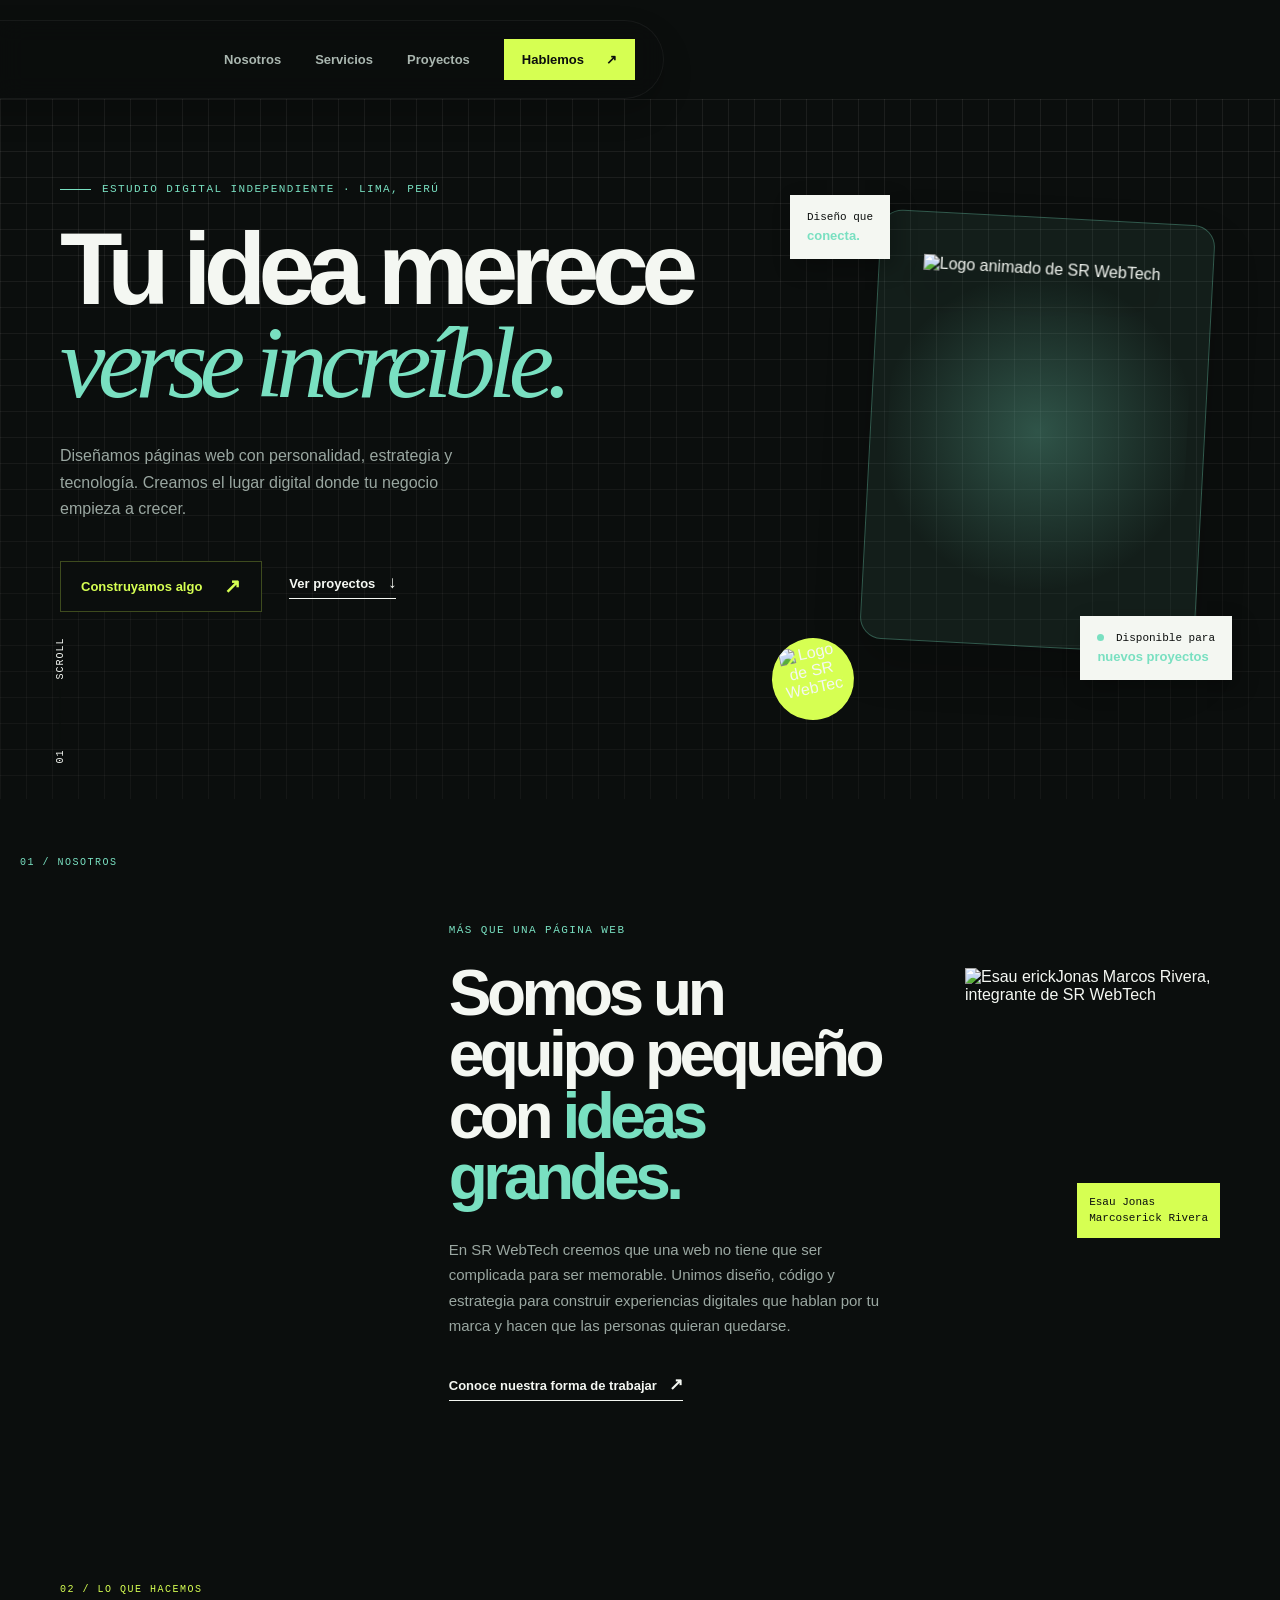
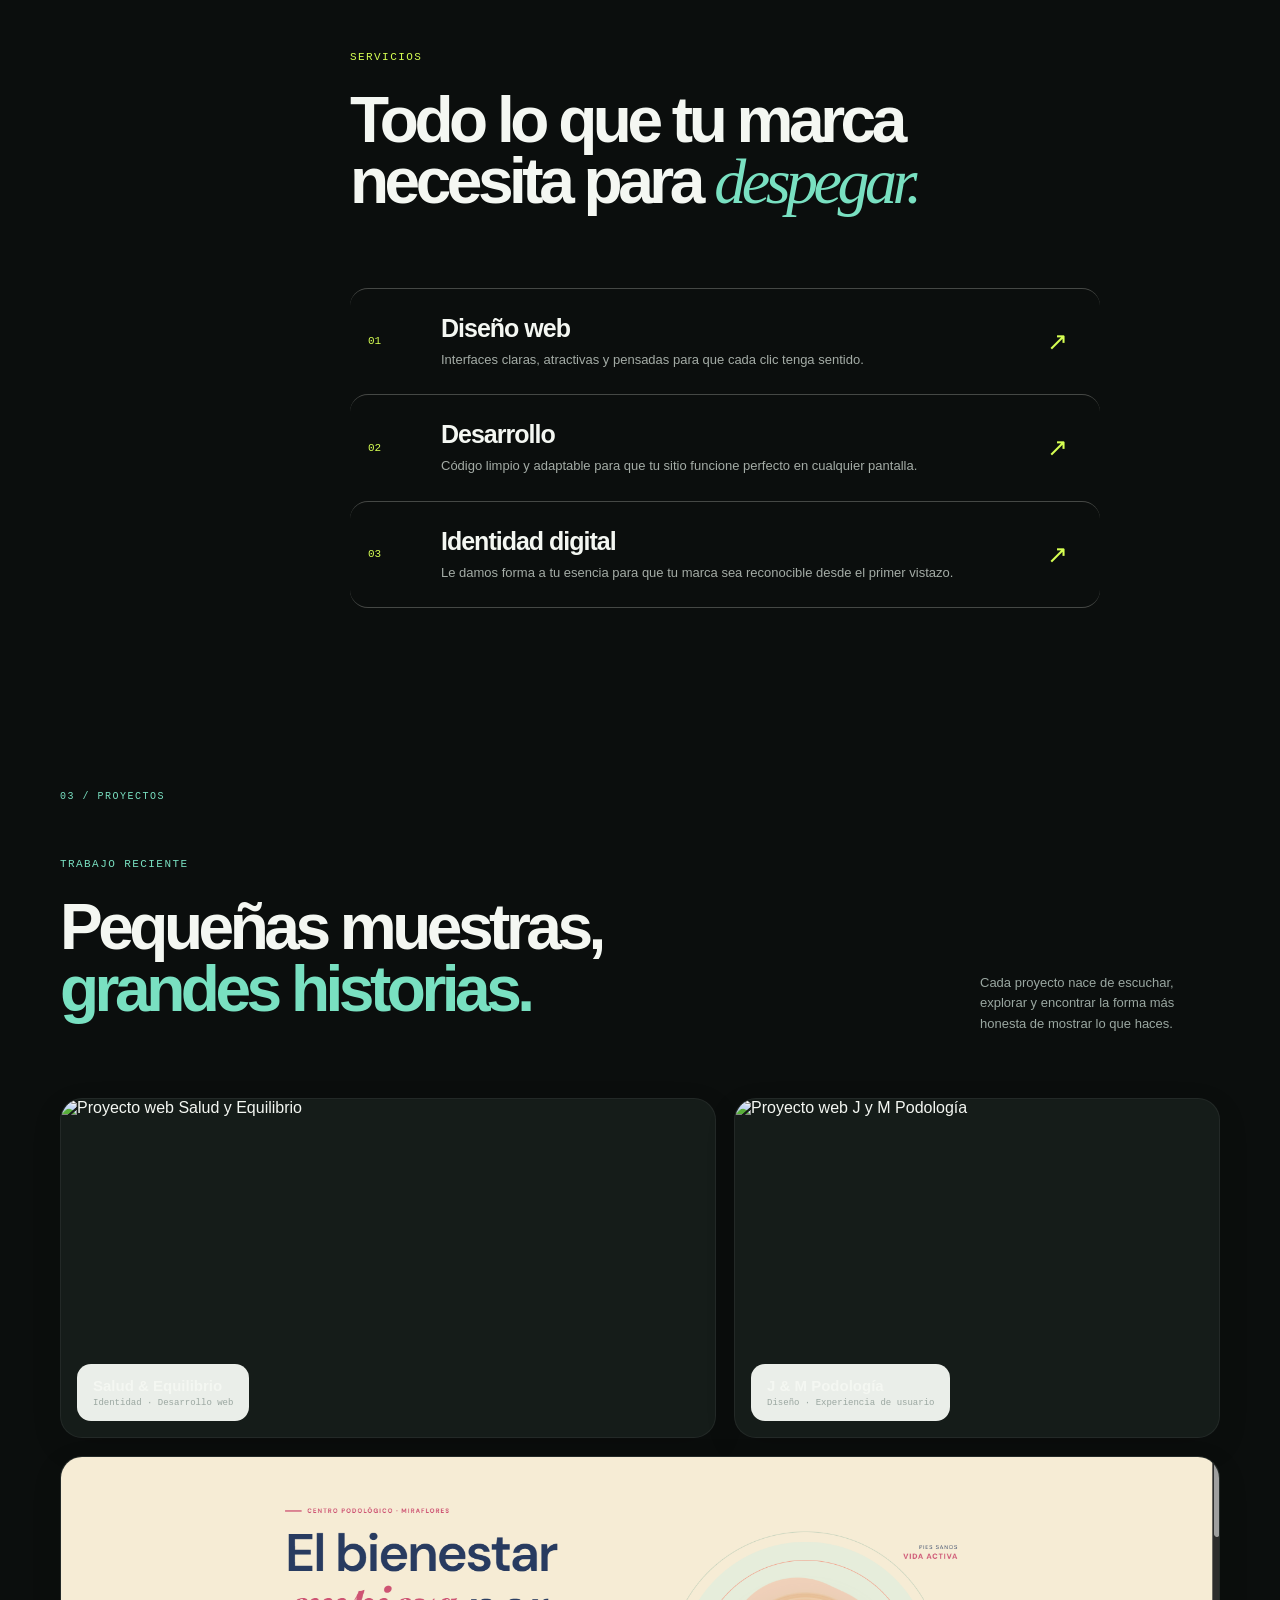
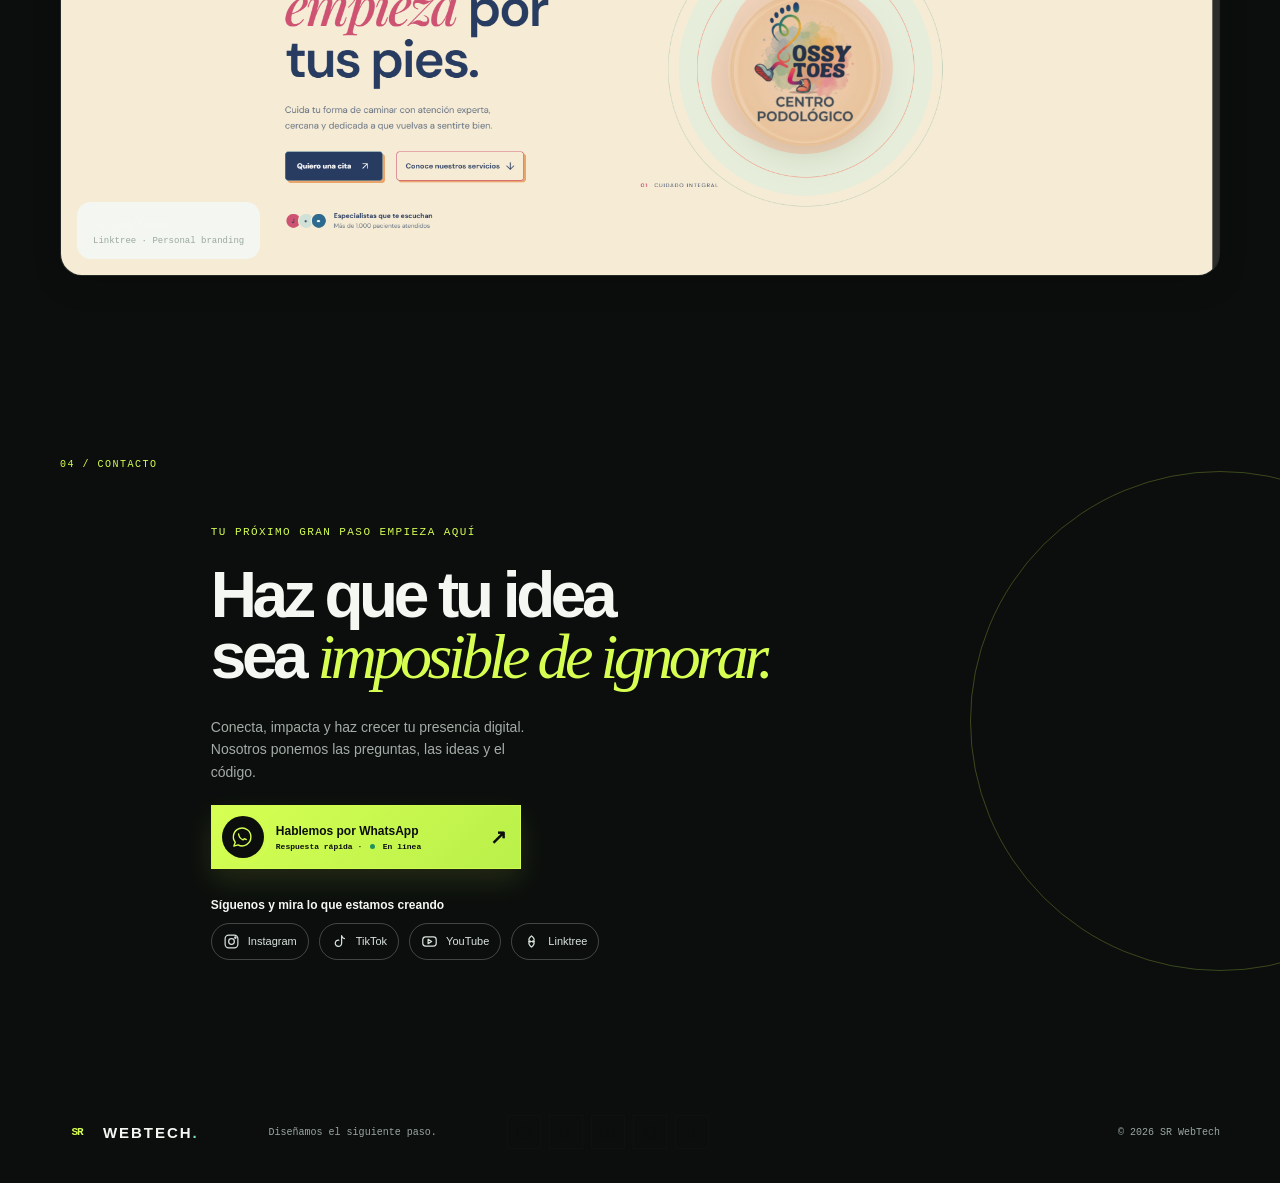
==== commit ef80353d: "saens" ====
--- a/web/index.html
+++ b/web/index.html
@@ -13,7 +13,7 @@
 </head>
 <body>
   <header class="site-header">
-    <a class="brand" href="#inicio" aria-label="SR WebTech, inicio"><span class="brand-mark">SR</span><span>WEBTECH<span class="brand-dot">.</span></span></a>
+    <a class="brand" href="index.html" aria-label="SR WebTech, inicio"><span class="brand-mark">SR</span><span>WEBTECH<span class="brand-dot">.</span></span></a>
     <button class="menu-toggle" aria-label="Abrir menú" aria-expanded="false"><span></span><span></span></button>
     <nav class="nav-links" aria-label="Navegación principal">
       <a href="#nosotros">Nosotros</a>
@@ -24,7 +24,7 @@
   </header>
 
   <main>
-    <section class="hero bg-grid" id="inicio">
+    <section class="hero bg-grid">
       <div class="hero-grid"></div>
       <div class="hero-copy">
         <p class="eyebrow"><span class="eyebrow-line"></span> Estudio digital independiente · Lima, Perú</p>
@@ -93,17 +93,10 @@
             <a href="https://linktr.ee/JossyToes" target="_blank" rel="noreferrer" aria-label="Linktree"><svg aria-hidden="true" viewBox="0 0 24 24"><path d="M10 13a5 5 0 0 1 0-7l2-2 2 2a5 5 0 0 1 0 7"></path><path d="M14 11a5 5 0 0 1 0 7l-2 2-2-2a5 5 0 0 1 0-7"></path><path d="M8 12h8"></path></svg><span>Linktree</span></a>
           </div>
         </div>
-        <form class="contact-form">
-          <label>Tu nombre<input type="text" name="name" placeholder="¿Cómo te llamas?" required></label>
-          <label>Tu correo<input type="email" name="email" placeholder="tu@correo.com" required></label>
-          <label>Cuéntanos un poco<textarea name="message" rows="3" placeholder="¿Qué te gustaría construir?" required></textarea></label>
-          <button class="button button-lime" type="submit">Enviar mensaje <span>↗</span></button>
-          <p class="form-status" role="status"></p>
-        </form>
       </div>
     </section>
   </main>
-  <footer class="site-footer"><a class="brand" href="#inicio"><span class="brand-mark">SR</span><span>WEBTECH<span class="brand-dot">.</span></span></a><p>Diseñamos el siguiente paso.</p><div class="footer-socials"><a href="https://www.instagram.com/srwebtech" target="_blank" rel="noreferrer" aria-label="Instagram de SR WebTech"><svg aria-hidden="true" viewBox="0 0 24 24"><rect x="3" y="3" width="18" height="18" rx="5"></rect><circle cx="12" cy="12" r="4"></circle><circle cx="17.5" cy="6.5" r="1"></circle></svg></a><a href="https://www.tiktok.com/@srwebtech" target="_blank" rel="noreferrer" aria-label="TikTok de SR WebTech"><svg aria-hidden="true" viewBox="0 0 24 24"><path d="M15 4v10.5a4.5 4.5 0 1 1-4-4.47"></path><path d="M15 4c.5 2.2 1.8 3.5 4 4"></path></svg></a><a href="https://www.youtube.com/@SRWebTech-19" target="_blank" rel="noreferrer" aria-label="YouTube de SR WebTech"><svg aria-hidden="true" viewBox="0 0 24 24"><rect x="2.5" y="5.5" width="19" height="13" rx="4"></rect><path d="m10 9 5 3-5 3z"></path></svg></a><a href="https://wa.me/51948452736" target="_blank" rel="noreferrer" aria-label="WhatsApp de SR WebTech"><svg aria-hidden="true" viewBox="0 0 24 24"><path d="M20 11.5a8 8 0 0 1-11.8 7L4 20l1.5-4.1A8 8 0 1 1 20 11.5Z"></path><path d="M8.5 9.5c.5 2 2 3.5 4 4l1.5-1"></path></svg></a><a href="https://linktr.ee/JossyToes" target="_blank" rel="noreferrer" aria-label="Linktree de JossyToes"><svg aria-hidden="true" viewBox="0 0 24 24"><path d="M10 13a5 5 0 0 1 0-7l2-2 2 2a5 5 0 0 1 0 7"></path><path d="M14 11a5 5 0 0 1 0 7l-2 2-2-2a5 5 0 0 1 0-7"></path><path d="M8 12h8"></path></svg></a></div><p class="footer-copy">© 2026 SR WebTech</p></footer>
+  <footer class="site-footer"><a class="brand" href="index.html"><span class="brand-mark">SR</span><span>WEBTECH<span class="brand-dot">.</span></span></a><p>Diseñamos el siguiente paso.</p><div class="footer-socials"><a href="https://www.instagram.com/srwebtech" target="_blank" rel="noreferrer" aria-label="Instagram de SR WebTech"><svg aria-hidden="true" viewBox="0 0 24 24"><rect x="3" y="3" width="18" height="18" rx="5"></rect><circle cx="12" cy="12" r="4"></circle><circle cx="17.5" cy="6.5" r="1"></circle></svg></a><a href="https://www.tiktok.com/@srwebtech" target="_blank" rel="noreferrer" aria-label="TikTok de SR WebTech"><svg aria-hidden="true" viewBox="0 0 24 24"><path d="M15 4v10.5a4.5 4.5 0 1 1-4-4.47"></path><path d="M15 4c.5 2.2 1.8 3.5 4 4"></path></svg></a><a href="https://www.youtube.com/@SRWebTech-19" target="_blank" rel="noreferrer" aria-label="YouTube de SR WebTech"><svg aria-hidden="true" viewBox="0 0 24 24"><rect x="2.5" y="5.5" width="19" height="13" rx="4"></rect><path d="m10 9 5 3-5 3z"></path></svg></a><a href="https://wa.me/51948452736" target="_blank" rel="noreferrer" aria-label="WhatsApp de SR WebTech"><svg aria-hidden="true" viewBox="0 0 24 24"><path d="M20 11.5a8 8 0 0 1-11.8 7L4 20l1.5-4.1A8 8 0 1 1 20 11.5Z"></path><path d="M8.5 9.5c.5 2 2 3.5 4 4l1.5-1"></path></svg></a><a href="https://linktr.ee/JossyToes" target="_blank" rel="noreferrer" aria-label="Linktree de JossyToes"><svg aria-hidden="true" viewBox="0 0 24 24"><path d="M10 13a5 5 0 0 1 0-7l2-2 2 2a5 5 0 0 1 0 7"></path><path d="M14 11a5 5 0 0 1 0 7l-2 2-2-2a5 5 0 0 1 0-7"></path><path d="M8 12h8"></path></svg></a></div><p class="footer-copy">© 2026 SR WebTech</p></footer>
   <script src="script.js"></script>
 </body>
 </html>
--- a/web/styles.css
+++ b/web/styles.css
@@ -73,3 +73,4 @@
 .site-footer { align-items: center; display: flex; gap: 70px; justify-content: space-between; margin: auto; max-width: 1240px; padding: 30px 40px; }.site-footer p { color: var(--muted); font-family: var(--mono); font-size: 10px; margin: 0; }.footer-socials { display: flex; gap: 8px; }.footer-socials a { align-items: center; border: 1px solid rgba(21,27,26,.28); color: var(--ink); display: inline-flex; height: 34px; justify-content: center; transition: border-color .2s ease, color .2s ease; width: 34px; }.footer-socials a:hover { border-color: var(--teal); color: var(--teal); }.footer-copy { margin-left: auto !important; }
 @media (max-width: 1050px) and (min-width: 801px) { .hero-copy { max-width: calc(50vw - 40px); width: calc(50vw - 40px); }.hero h1 { font-size: 68px; width: 100%; }.hero-visual { right: 25px; width: 360px; }.visual-frame { width: 285px; } }
 @media (max-width: 800px) { .site-header { padding: 20px; }.menu-toggle { display: block; }.nav-links { background: var(--paper); box-shadow: 0 12px 20px rgba(0,0,0,.1); color: var(--ink); display: none; flex-direction: column; gap: 20px; padding: 24px; position: absolute; right: 20px; top: 67px; }.nav-links a { width: 100%; }.nav-links.open { display: flex; }.nav-cta { display: flex; justify-content: center; width: 100%; }.hero { min-height: 900px; padding: 85px 20px 40px; }.hero-copy { max-width: 100%; }.hero-visual { left: 20px; right: 20px; top: 470px; width: calc(100% - 40px); }.visual-frame { right: 7%; width: 72%; }.label-bottom { right: 0; }.scroll-cue { display: none; }.section-pad { padding: 95px 20px; }.section-number { left: 20px; top: 35px; }.intro { display: block; }.intro-content { margin-bottom: 50px; }.intro-photo { height: 350px; margin: 0 20px 0 0; }.services, .contact { padding-left: 20px; padding-right: 20px; }.services-heading, .service-list { margin-left: 0; }.services h2 { margin-bottom: 45px; }.service-item { gap: 12px; grid-template-columns: 32px 1fr 25px; }.service-item h3 { font-size: 21px; }.service-item p { font-size: 12px; }.projects-top, .contact-layout { display: block; }.projects-note { margin-top: 25px; }.project-grid { grid-template-columns: 1fr; }.project-card { min-height: 260px; }.contact-form { margin-top: 45px; }.site-footer { align-items: start; flex-direction: column; gap: 20px; padding: 30px 20px; }.footer-copy { margin-left: 0 !important; } }
+.contact-layout { grid-template-columns: 1fr; }
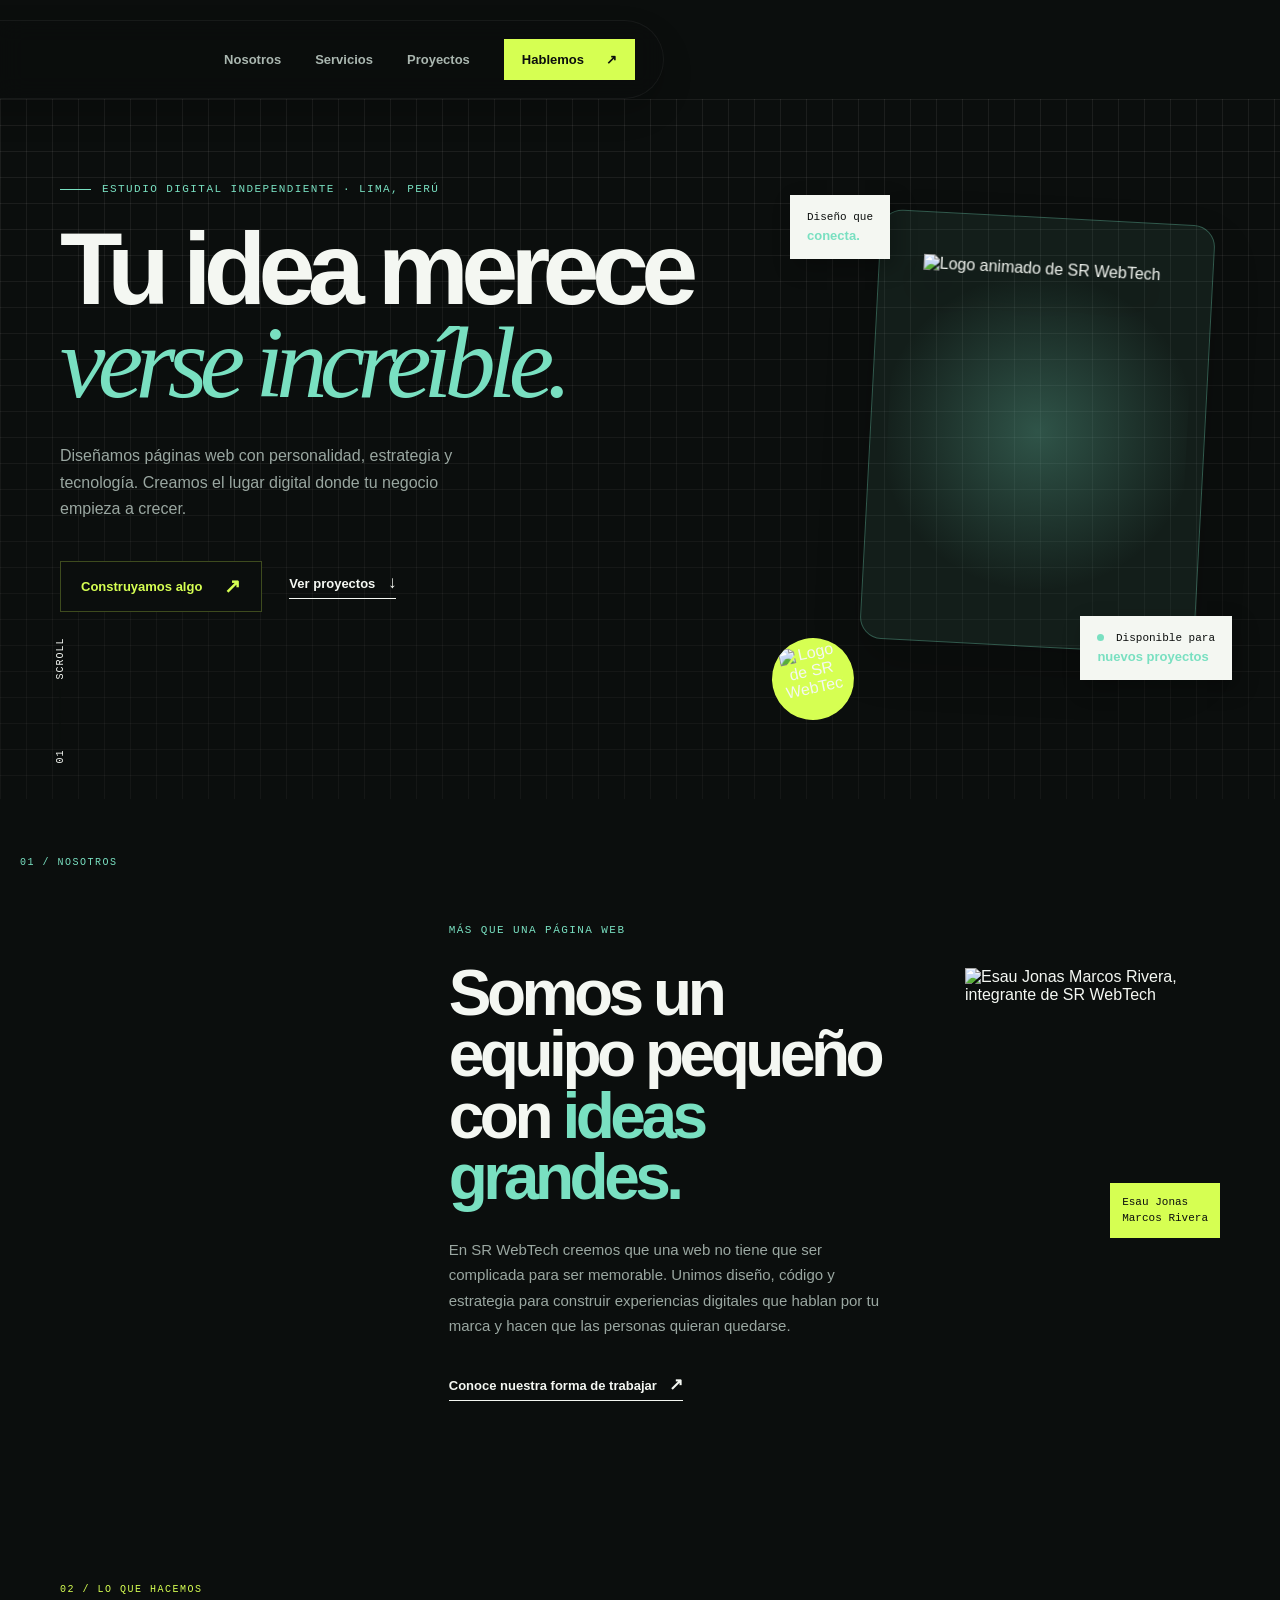
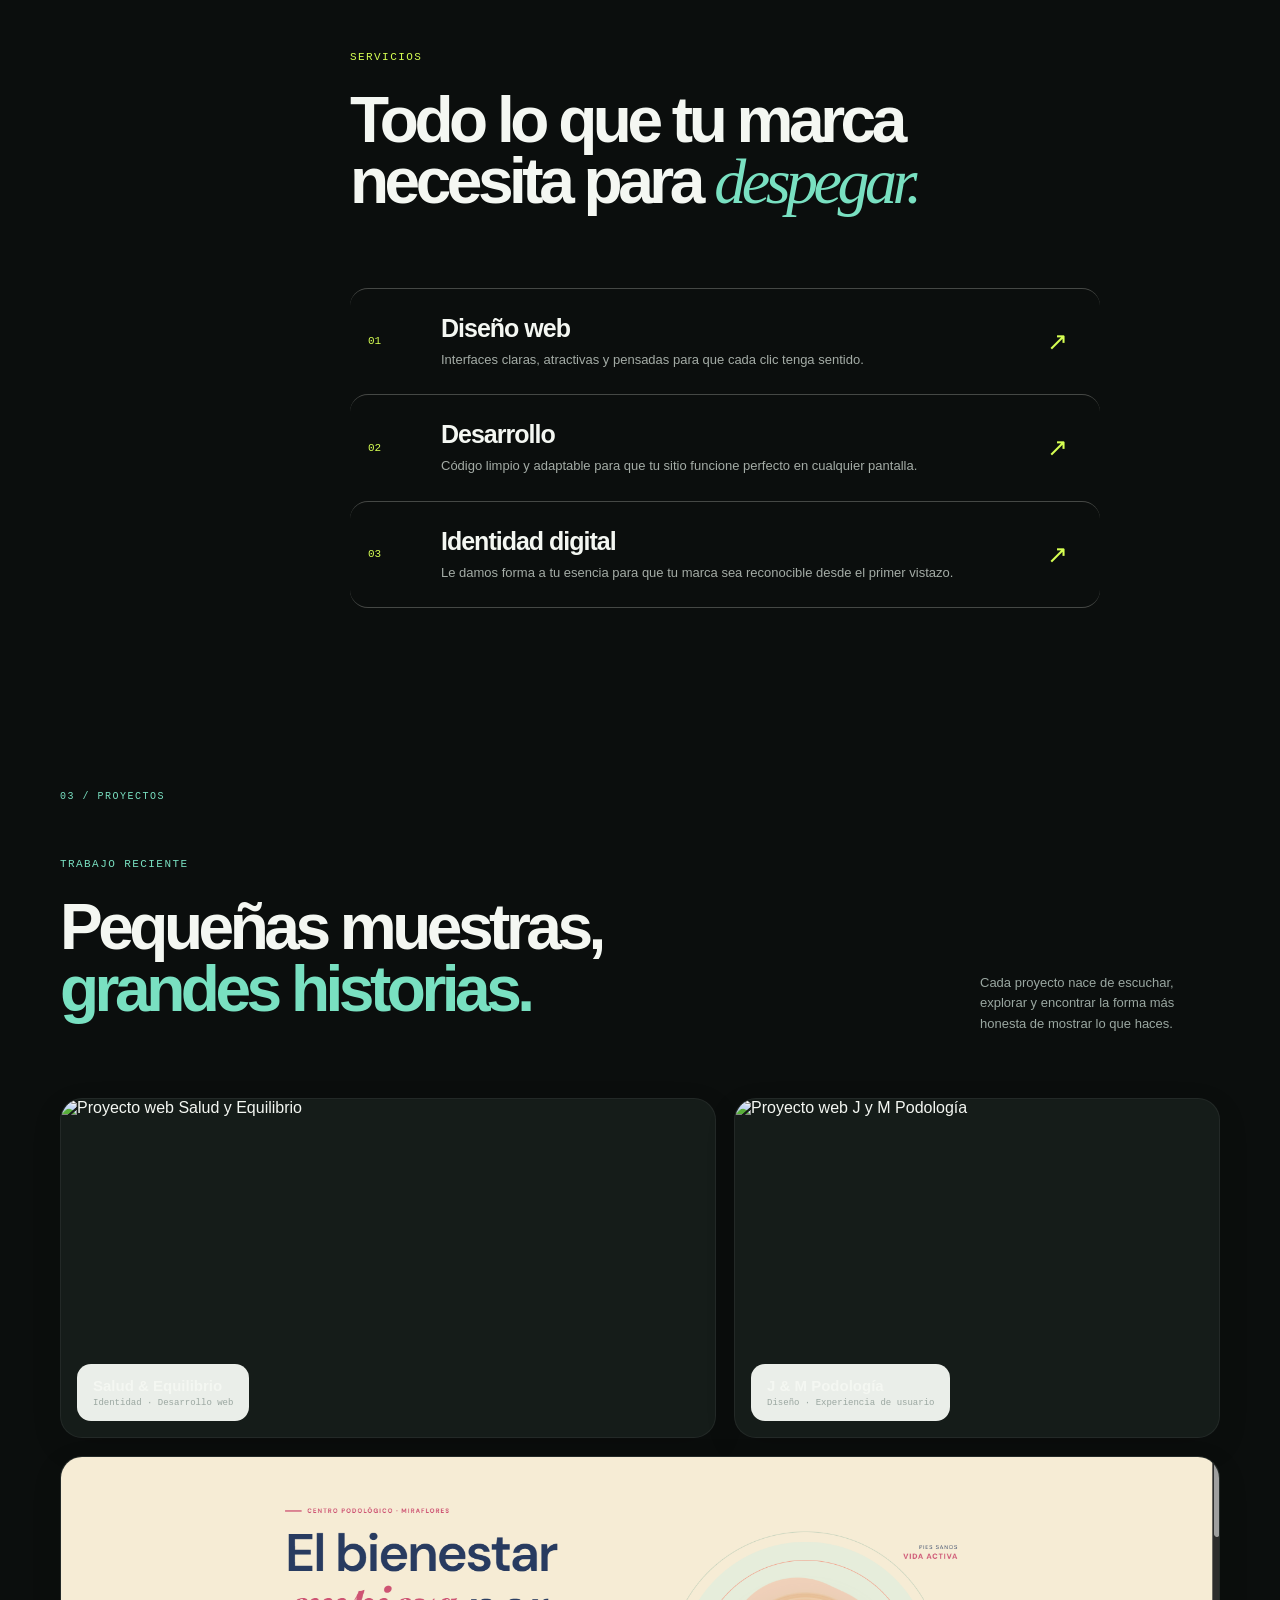
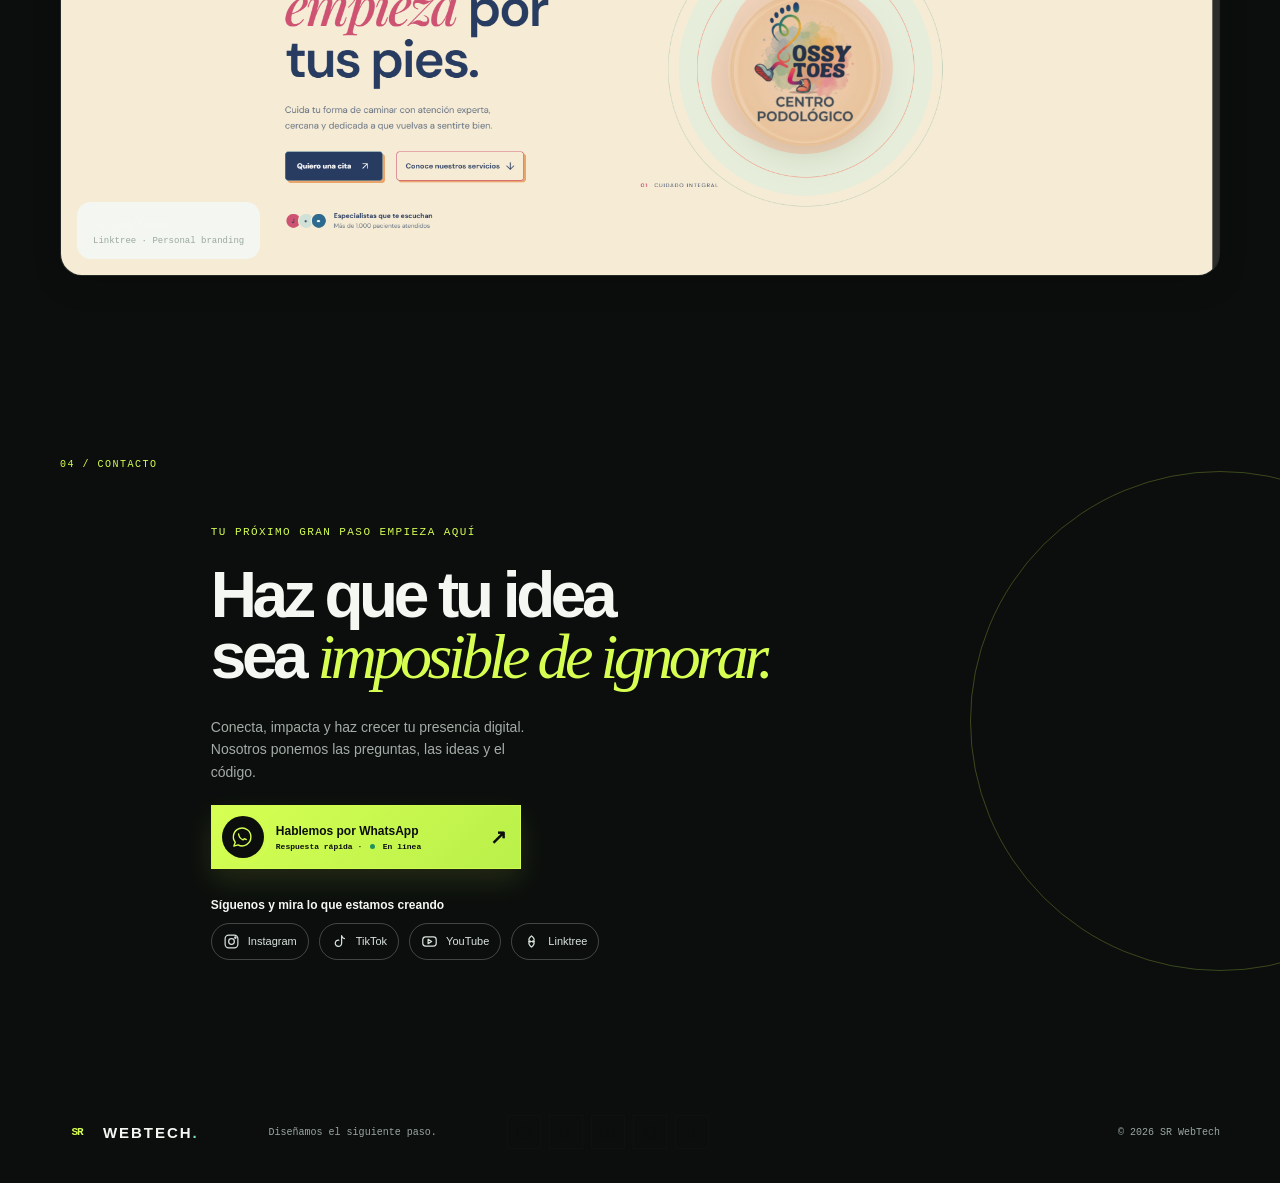
==== commit 4af06676: "i" ====
--- a/web/index.html
+++ b/web/index.html
@@ -49,7 +49,7 @@
         <p class="body-copy">En SR WebTech creemos que una web no tiene que ser complicada para ser memorable. Unimos diseño, código y estrategia para construir experiencias digitales que hablan por tu marca y hacen que las personas quieran quedarse.</p>
         <a class="text-link dark-link" href="#contacto">Conoce nuestra forma de trabajar <span>↗</span></a>
       </div>
-      <div class="intro-photo"><img src="assets/integrante.jpeg" alt="Esau erickJonas Marcos Rivera, integrante de SR WebTech"><span class="photo-note">Esau Jonas<br>Marcoserick Rivera</span></div>
+      <div class="intro-photo"><img src="assets/integrante.jpeg" alt="Esau Jonas Marcos Rivera, integrante de SR WebTech"><span class="photo-note">Esau Jonas<br>Marcos Rivera</span></div>
     </section>
 
     <section class="services section-pad" id="servicios">
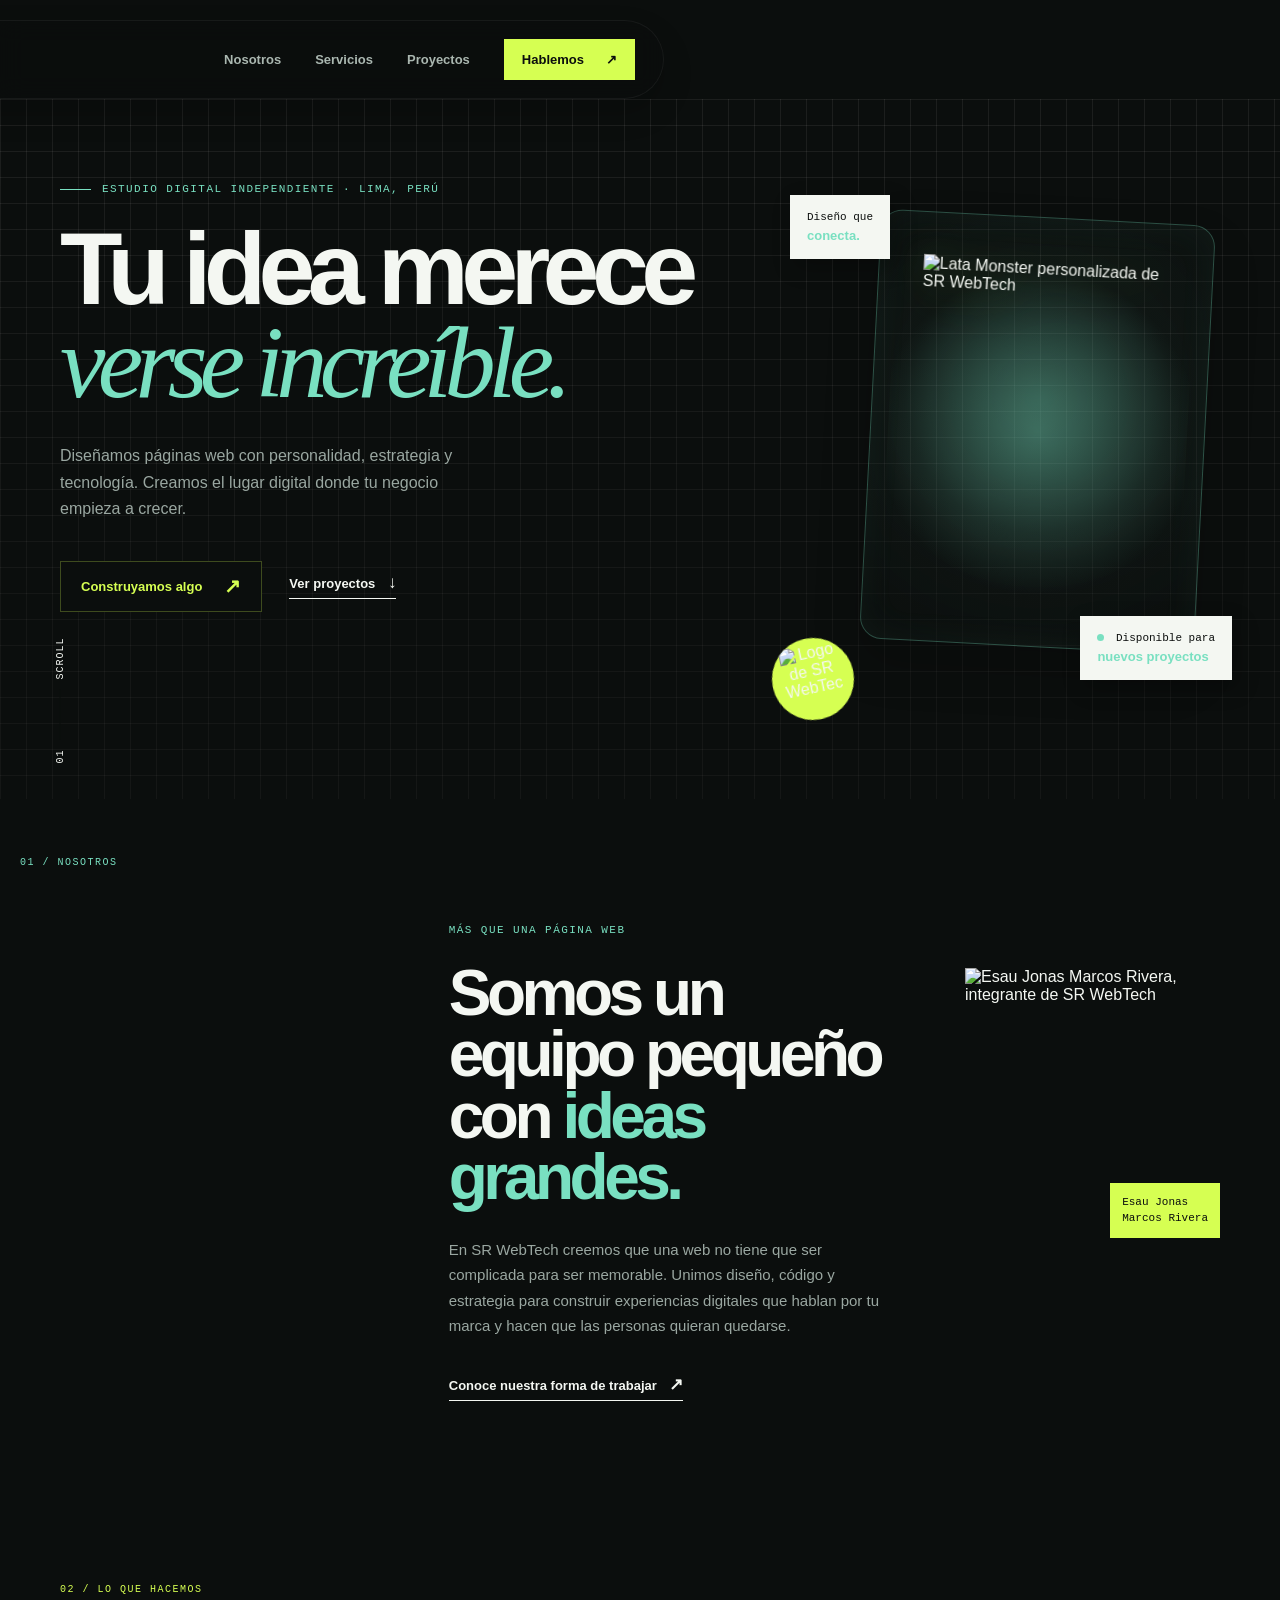
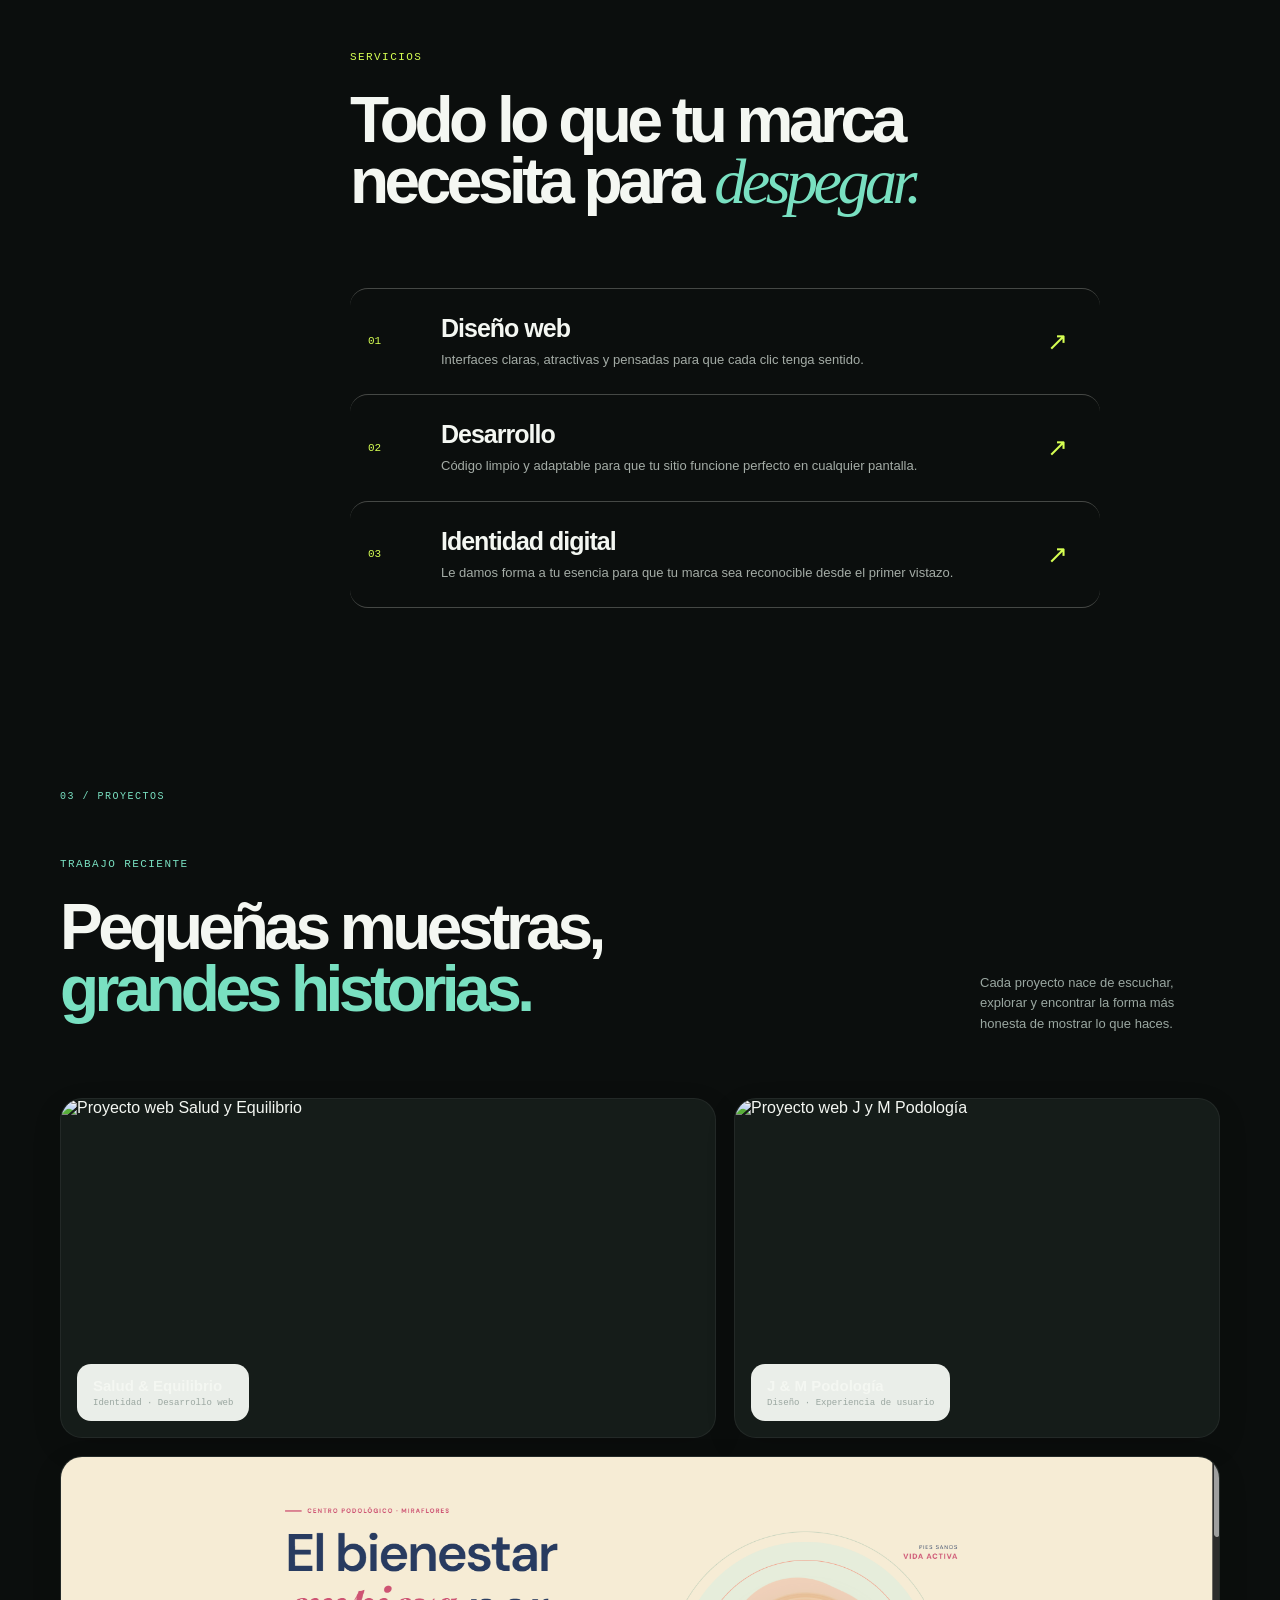
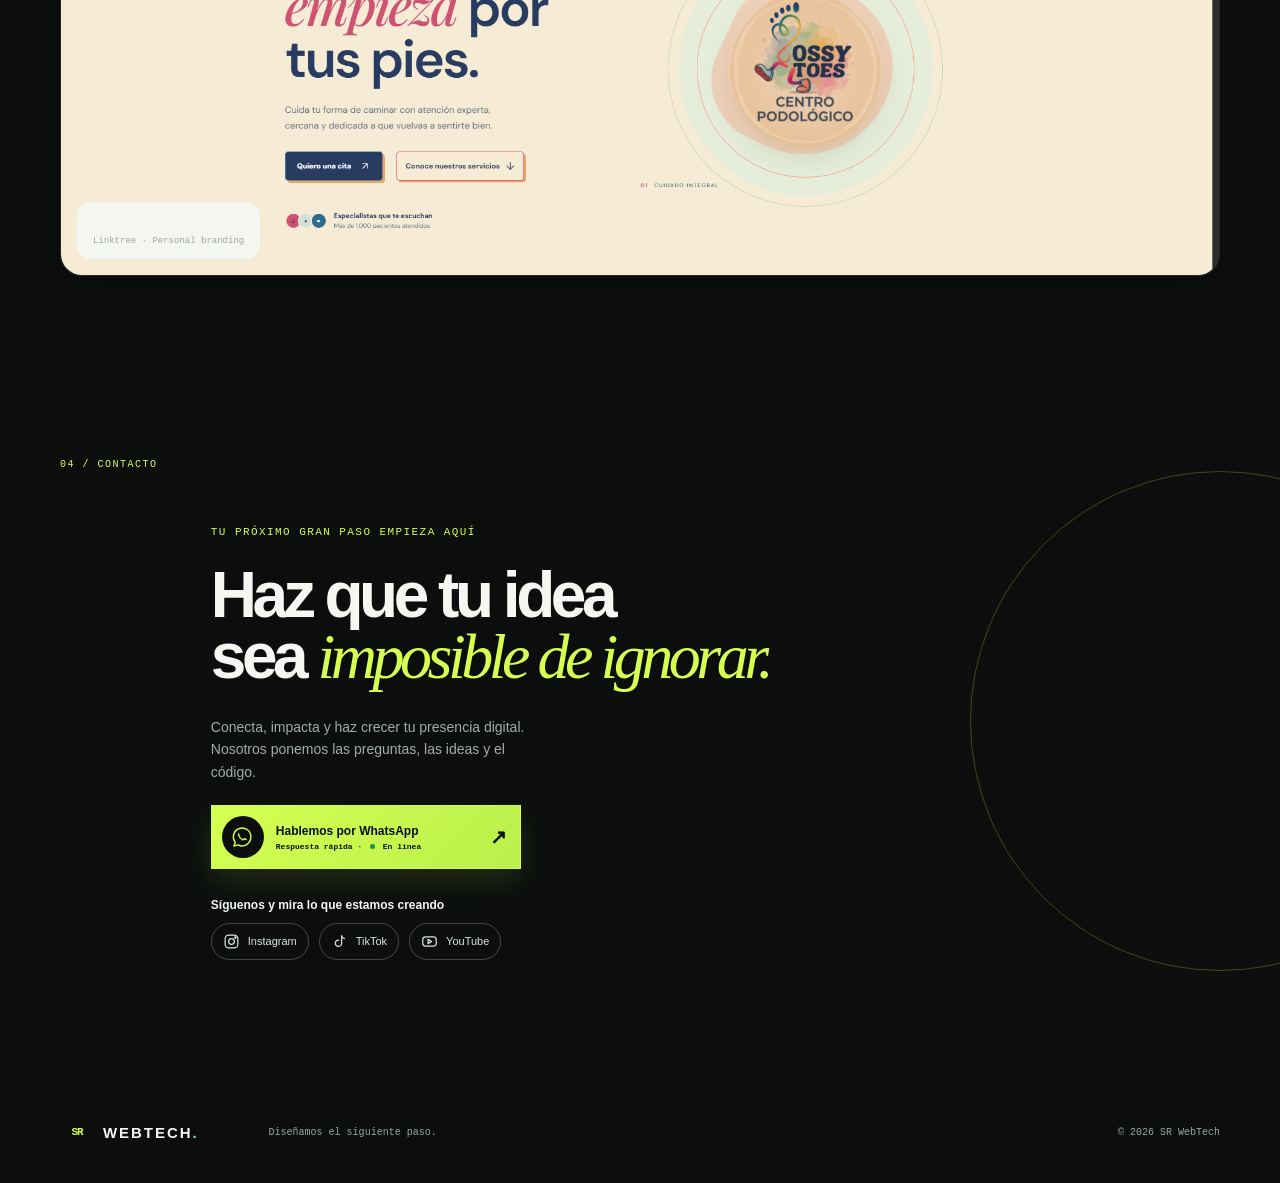
==== commit 38a2b9c6: "05" ====
--- a/web/index.html
+++ b/web/index.html
@@ -1,9 +1,10 @@
 <!doctype html>
 <html lang="es">
 <head>
-  <meta charset="UTF-8">
-  <meta name="viewport" content="width=device-width, initial-scale=1.0">
-  <meta name="description" content="SR WebTech crea páginas web que convierten ideas en presencia digital.">
+  <meta charset="UTF-8">
+  <meta name="viewport" content="width=device-width, initial-scale=1.0">
+  <meta name="google-site-verification" content="jtA081hRolTO3I9kkAhMZJ_to7Z1JN2u_iPWn9qSvgg">
+  <meta name="description" content="SR WebTech crea páginas web que convierten ideas en presencia digital.">
   <title>SR WebTech</title>
   <link rel="icon" type="image/png" href="assets/Logo.png">
   <link rel="preconnect" href="https://fonts.googleapis.com">
@@ -34,7 +35,12 @@
       </div>
       <div class="hero-visual">
         <div class="visual-label label-top">Diseño que<br><strong>conecta.</strong></div>
-        <div class="visual-frame logo-frame"><img src="assets/Logo.png" alt="Logo animado de SR WebTech"></div>
+        <div class="visual-frame logo-frame">
+          <span class="energy-particle particle-one" aria-hidden="true"></span>
+          <span class="energy-particle particle-two" aria-hidden="true"></span>
+          <span class="energy-particle particle-three" aria-hidden="true"></span>
+          <div class="monster-can"><img src="assets/Logo.png" alt="Lata Monster personalizada de SR WebTech"></div>
+        </div>
         <div class="visual-stamp"><img src="assets/Logo.png" alt="Logo de SR WebTech"></div>
         <div class="visual-label label-bottom"><span class="pulse"></span> Disponible para<br><strong>nuevos proyectos</strong></div>
       </div>
@@ -90,7 +96,6 @@
             <a href="https://www.instagram.com/srwebtech" target="_blank" rel="noreferrer" aria-label="Instagram"><svg aria-hidden="true" viewBox="0 0 24 24"><rect x="3" y="3" width="18" height="18" rx="5"></rect><circle cx="12" cy="12" r="4"></circle><circle cx="17.5" cy="6.5" r="1"></circle></svg><span>Instagram</span></a>
             <a href="https://www.tiktok.com/@srwebtech" target="_blank" rel="noreferrer" aria-label="TikTok"><svg aria-hidden="true" viewBox="0 0 24 24"><path d="M15 4v10.5a4.5 4.5 0 1 1-4-4.47"></path><path d="M15 4c.5 2.2 1.8 3.5 4 4"></path></svg><span>TikTok</span></a>
             <a href="https://www.youtube.com/@SRWebTech-19" target="_blank" rel="noreferrer" aria-label="YouTube"><svg aria-hidden="true" viewBox="0 0 24 24"><rect x="2.5" y="5.5" width="19" height="13" rx="4"></rect><path d="m10 9 5 3-5 3z"></path></svg><span>YouTube</span></a>
-            <a href="https://linktr.ee/JossyToes" target="_blank" rel="noreferrer" aria-label="Linktree"><svg aria-hidden="true" viewBox="0 0 24 24"><path d="M10 13a5 5 0 0 1 0-7l2-2 2 2a5 5 0 0 1 0 7"></path><path d="M14 11a5 5 0 0 1 0 7l-2 2-2-2a5 5 0 0 1 0-7"></path><path d="M8 12h8"></path></svg><span>Linktree</span></a>
           </div>
         </div>
       </div>
--- a/web/styles.css
+++ b/web/styles.css
@@ -54,17 +54,24 @@
 .text-link:hover { color: var(--teal); border-color: var(--teal); }
 .text-link span { font-size: 17px; margin-left: 9px; }
 .hero-visual { height: 510px; position: absolute; right: max(40px, calc((100% - 1160px) / 2)); top: 96px; width: 430px; }
-.visual-frame { border-radius: 22px; height: 430px; overflow: hidden; position: absolute; right: 15px; top: 22px; transform: rotate(3deg); width: 335px; }
-.logo-frame { align-items: center; background: rgba(121,224,193,.08); border: 1px solid rgba(121,224,193,.3); box-shadow: 0 24px 48px rgba(0,0,0,.18); display: flex; justify-content: center; padding: 38px; }
-.visual-frame::after { background: radial-gradient(circle, rgba(121,224,193,.28), transparent 65%); content: ""; inset: 5%; position: absolute; z-index: -1; }
-.visual-frame img { animation: logo-float 4.5s ease-in-out infinite; filter: drop-shadow(0 18px 18px rgba(0,0,0,.45)); height: 100%; max-height: 345px; max-width: 245px; object-fit: contain; width: 100%; }
+.visual-frame { border-radius: 22px; height: 430px; overflow: hidden; position: absolute; right: 15px; top: 22px; transform: rotate(3deg); width: 335px; }
+.logo-frame { align-items: center; background: radial-gradient(circle at 50% 42%, rgba(121,224,193,.2), rgba(121,224,193,.04) 45%, rgba(11,14,13,.35) 100%); border: 1px solid rgba(121,224,193,.3); box-shadow: 0 24px 48px rgba(0,0,0,.18), inset 0 0 36px rgba(121,224,193,.06); display: flex; isolation: isolate; justify-content: center; padding: 38px; }
+.logo-frame::before { animation: can-sheen 5.8s cubic-bezier(.4,0,.2,1) infinite; background: linear-gradient(105deg, transparent 43%, rgba(214,255,82,.05) 47%, rgba(244,247,242,.38) 50%, rgba(121,224,193,.12) 53%, transparent 57%); content: ""; inset: -45% -70%; pointer-events: none; position: absolute; transform: translateX(-52%) rotate(8deg); z-index: 3; }
+.logo-frame::after { animation: energy-breathe 3.8s ease-in-out infinite; background: radial-gradient(circle, rgba(121,224,193,.35), transparent 66%); content: ""; inset: 5%; pointer-events: none; position: absolute; z-index: 0; }
+.monster-can { align-items: center; animation: monster-enter .85s cubic-bezier(.18,.88,.28,1.2) both; display: flex; height: 100%; justify-content: center; position: relative; width: 100%; z-index: 2; }
+.monster-can img { animation: monster-float 5.4s ease-in-out .85s infinite; filter: drop-shadow(0 24px 20px rgba(0,0,0,.5)) drop-shadow(0 0 18px rgba(147,255,83,.16)); height: 100%; max-height: 345px; max-width: 245px; object-fit: contain; transform-origin: 50% 94%; width: 100%; }
+.energy-particle { animation: energy-particle 4.8s ease-in-out infinite; background: var(--lime); border-radius: 50%; box-shadow: 0 0 0 3px rgba(214,255,82,.08), 0 0 14px rgba(214,255,82,.78); height: 5px; opacity: 0; pointer-events: none; position: absolute; width: 5px; z-index: 1; }.particle-one { animation-delay: .5s; left: 22%; top: 70%; }.particle-two { animation-delay: 2.15s; right: 19%; top: 56%; }.particle-three { animation-delay: 3.25s; left: 29%; top: 28%; }
 .visual-label { background: var(--paper); box-shadow: 5px 8px 20px rgba(0,0,0,.25); color: var(--ink); font-family: var(--mono); font-size: 11px; line-height: 1.5; padding: 14px 17px; position: absolute; z-index: 2; }
 .label-top { animation: label-drift 4s ease-in-out infinite; left: 0; top: 0; }.label-bottom { animation: label-drift 4s ease-in-out -1.5s infinite; bottom: 25px; right: -12px; }
 .visual-label strong { color: var(--teal); font-family: var(--sans); font-size: 13px; }.visual-stamp { align-items: center; animation: stamp-pulse 3s ease-in-out infinite; background: var(--lime); border-radius: 50%; bottom: -15px; display: flex; flex-direction: column; justify-content: center; left: -18px; line-height: 1.1; overflow: hidden; position: absolute; text-align: center; transform: rotate(-12deg); width: 82px; height: 82px; z-index: 3; }.visual-stamp img { height: 70px; object-fit: contain; width: 58px; }.pulse { background: var(--teal); border-radius: 50%; display: inline-block; height: 7px; margin-right: 5px; width: 7px; }
-@keyframes logo-float { 0%, 100% { transform: translateY(0) rotate(3deg); } 50% { transform: translateY(-13px) rotate(-2deg); } }
+@keyframes monster-enter { from { opacity: 0; transform: translateY(28px) scale(.88); } 70% { opacity: 1; transform: translateY(-4px) scale(1.02); } to { opacity: 1; transform: translateY(0) scale(1); } }
+@keyframes monster-float { 0%, 100% { transform: translate3d(0,0,0) rotate(0deg) scale(1); } 25% { transform: translate3d(-4px,-9px,0) rotate(-1.4deg) scale(1.01); } 55% { transform: translate3d(3px,-15px,0) rotate(1.2deg) scale(1.025); } 78% { transform: translate3d(5px,-6px,0) rotate(.3deg) scale(1.008); } }
+@keyframes can-sheen { 0%, 18% { opacity: 0; transform: translateX(-52%) rotate(8deg); } 34%, 52% { opacity: 1; } 64%, 100% { opacity: 0; transform: translateX(52%) rotate(8deg); } }
+@keyframes energy-breathe { 0%, 100% { opacity: .45; transform: scale(.88); } 50% { opacity: 1; transform: scale(1.12); } }
+@keyframes energy-particle { 0% { opacity: 0; transform: translate3d(0,12px,0) scale(.4); } 22% { opacity: .9; } 65% { opacity: .35; } 100% { opacity: 0; transform: translate3d(16px,-64px,0) scale(1.3); } }
 @keyframes label-drift { 0%, 100% { transform: translateY(0); } 50% { transform: translateY(-7px); } }
 @keyframes stamp-pulse { 0%, 100% { transform: rotate(-12deg) scale(1); } 50% { transform: rotate(-5deg) scale(1.06); } }
-@media (prefers-reduced-motion: reduce) { .visual-frame img, .label-top, .label-bottom, .visual-stamp { animation: none; } }
+@media (prefers-reduced-motion: reduce) { .monster-can, .monster-can img, .logo-frame::before, .logo-frame::after, .energy-particle, .label-top, .label-bottom, .visual-stamp { animation: none; } .monster-can { opacity: 1; } .energy-particle { display: none; } }
 .scroll-cue { align-items: center; bottom: 30px; display: flex; font-family: var(--mono); font-size: 10px; gap: 10px; left: max(40px, calc((100% - 1160px) / 2)); letter-spacing: .1em; position: absolute; transform: rotate(-90deg); transform-origin: left center; }.scroll-line { background: var(--ink); height: 1px; width: 50px; }
 .section-pad { margin: auto; max-width: 1240px; padding: 125px 40px; position: relative; }.section-number { color: var(--teal); font-family: var(--mono); font-size: 10px; letter-spacing: .15em; position: absolute; top: 58px; }.intro { display: grid; gap: 70px; grid-template-columns: 1fr 1.4fr .8fr; }.intro-content { grid-column: 2; }.intro h2, .services h2, .projects h2, .contact h2 { font-family: var(--display); font-size: clamp(38px, 5vw, 65px); letter-spacing: -.07em; line-height: .96; margin-bottom: 28px; }.intro h2 span, .projects h2 span { color: var(--teal); }.body-copy { color: var(--muted); font-size: 15px; line-height: 1.7; max-width: 530px; }.dark-link { display: inline-block; margin-top: 20px; }.intro-photo { height: 270px; margin-top: 44px; overflow: hidden; position: relative; }.intro-photo img { filter: grayscale(0); height: 100%; object-fit: cover; transition: filter .35s ease; width: 100%; }.intro-photo:hover img, .intro-photo:focus-within img { filter: grayscale(1); }.photo-note { background: var(--lime); bottom: 0; color: var(--ink); font-family: var(--mono); font-size: 11px; line-height: 1.4; padding: 12px; position: absolute; right: 0; }
 .services, .contact { background: var(--ink); color: var(--paper); max-width: none; padding-left: max(40px, calc((100% - 1160px) / 2)); padding-right: max(40px, calc((100% - 1160px) / 2)); }.services-heading { margin-left: 25%; }.lime-eyebrow { color: var(--lime); }.services h2 { margin-bottom: 75px; }.service-list { margin-left: 25%; max-width: 750px; }.service-item { align-items: center; border-top: 1px solid rgba(242,241,234,.25); border-radius: 18px; display: grid; gap: 28px; grid-template-columns: 45px 1fr 35px; padding: 25px 18px; transition: background .25s ease, transform .25s ease, border-color .25s ease; }.service-item:hover { background: rgba(255,255,255,.02); border-color: rgba(121,224,193,.42); transform: translateY(-2px); }.service-item:last-child { border-bottom: 1px solid rgba(242,241,234,.25); }.service-index { color: var(--lime); font-family: var(--mono); font-size: 11px; }.service-item h3 { font-family: var(--display); font-size: 25px; letter-spacing: -.04em; margin-bottom: 7px; }.service-item p { color: #a4aca6; font-size: 13px; line-height: 1.5; margin: 0; }.service-arrow { color: var(--lime); font-size: 25px; }.light-number { color: var(--lime); }
